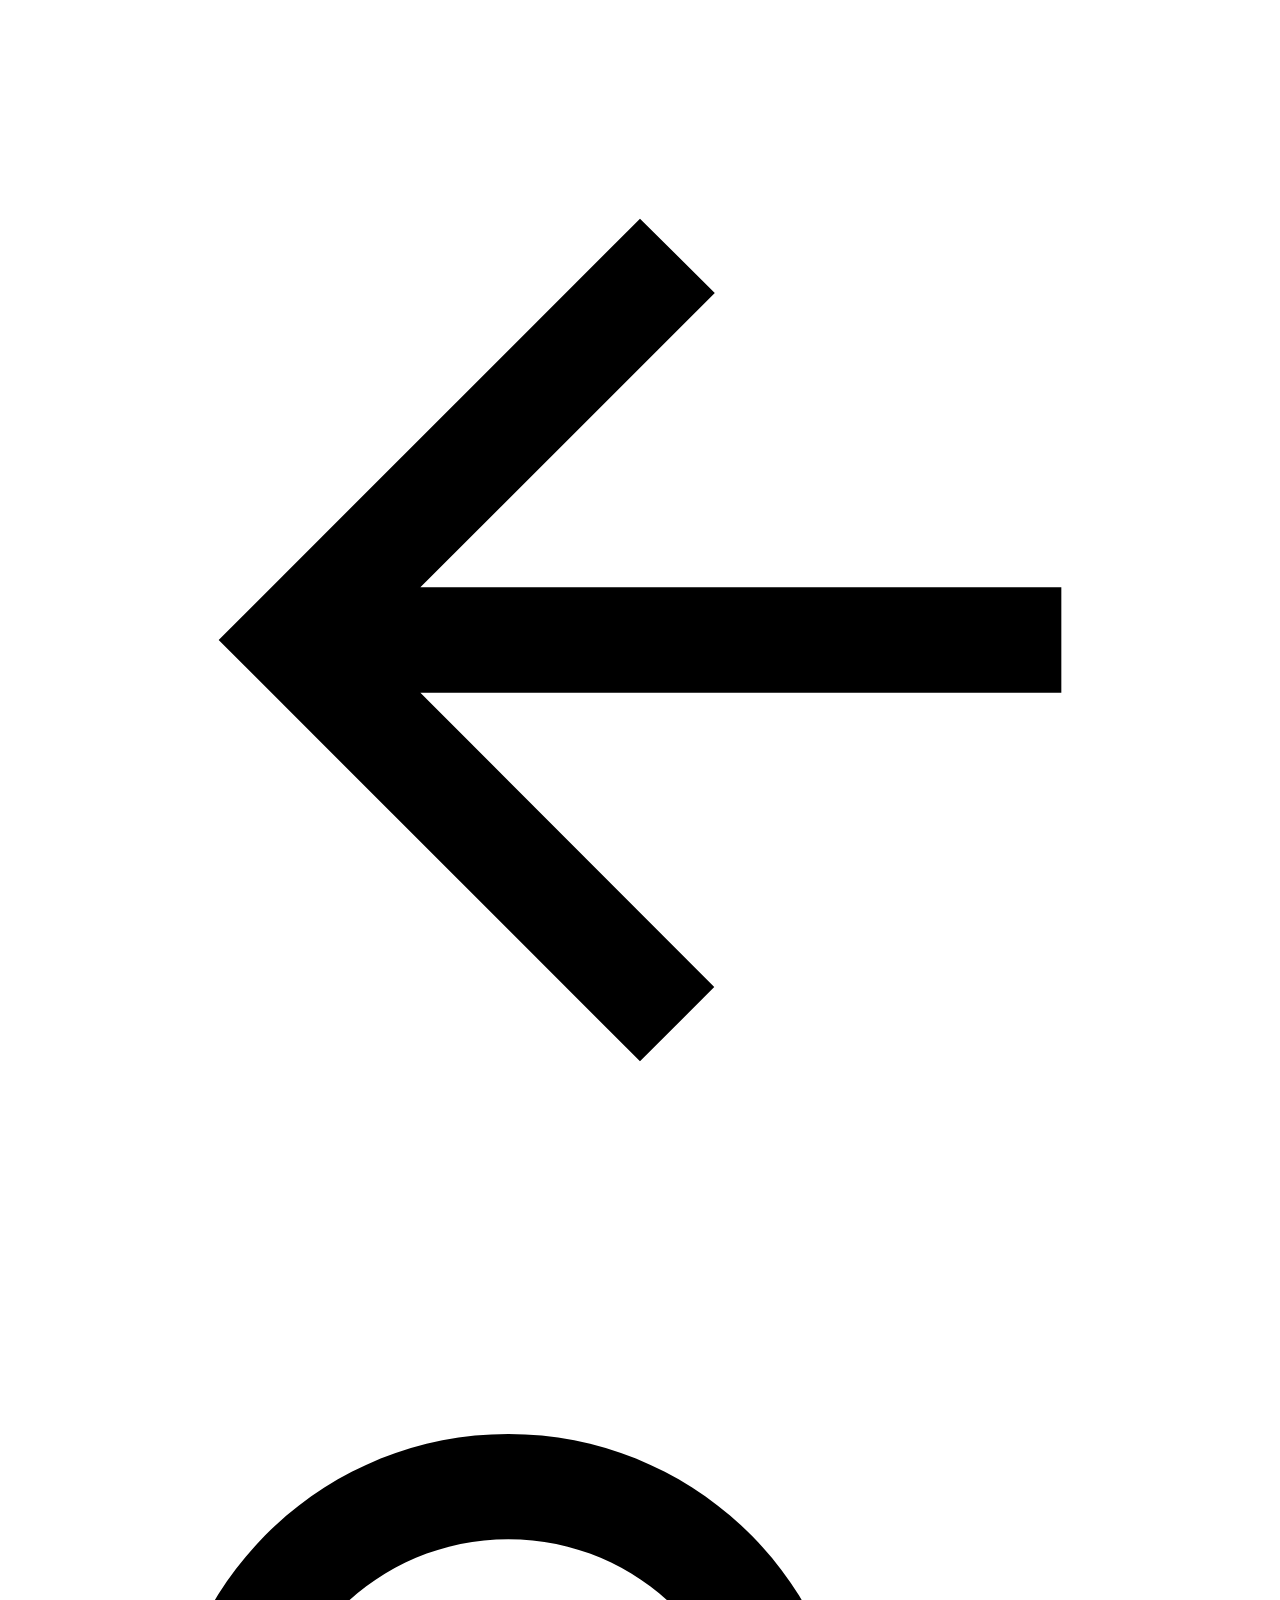
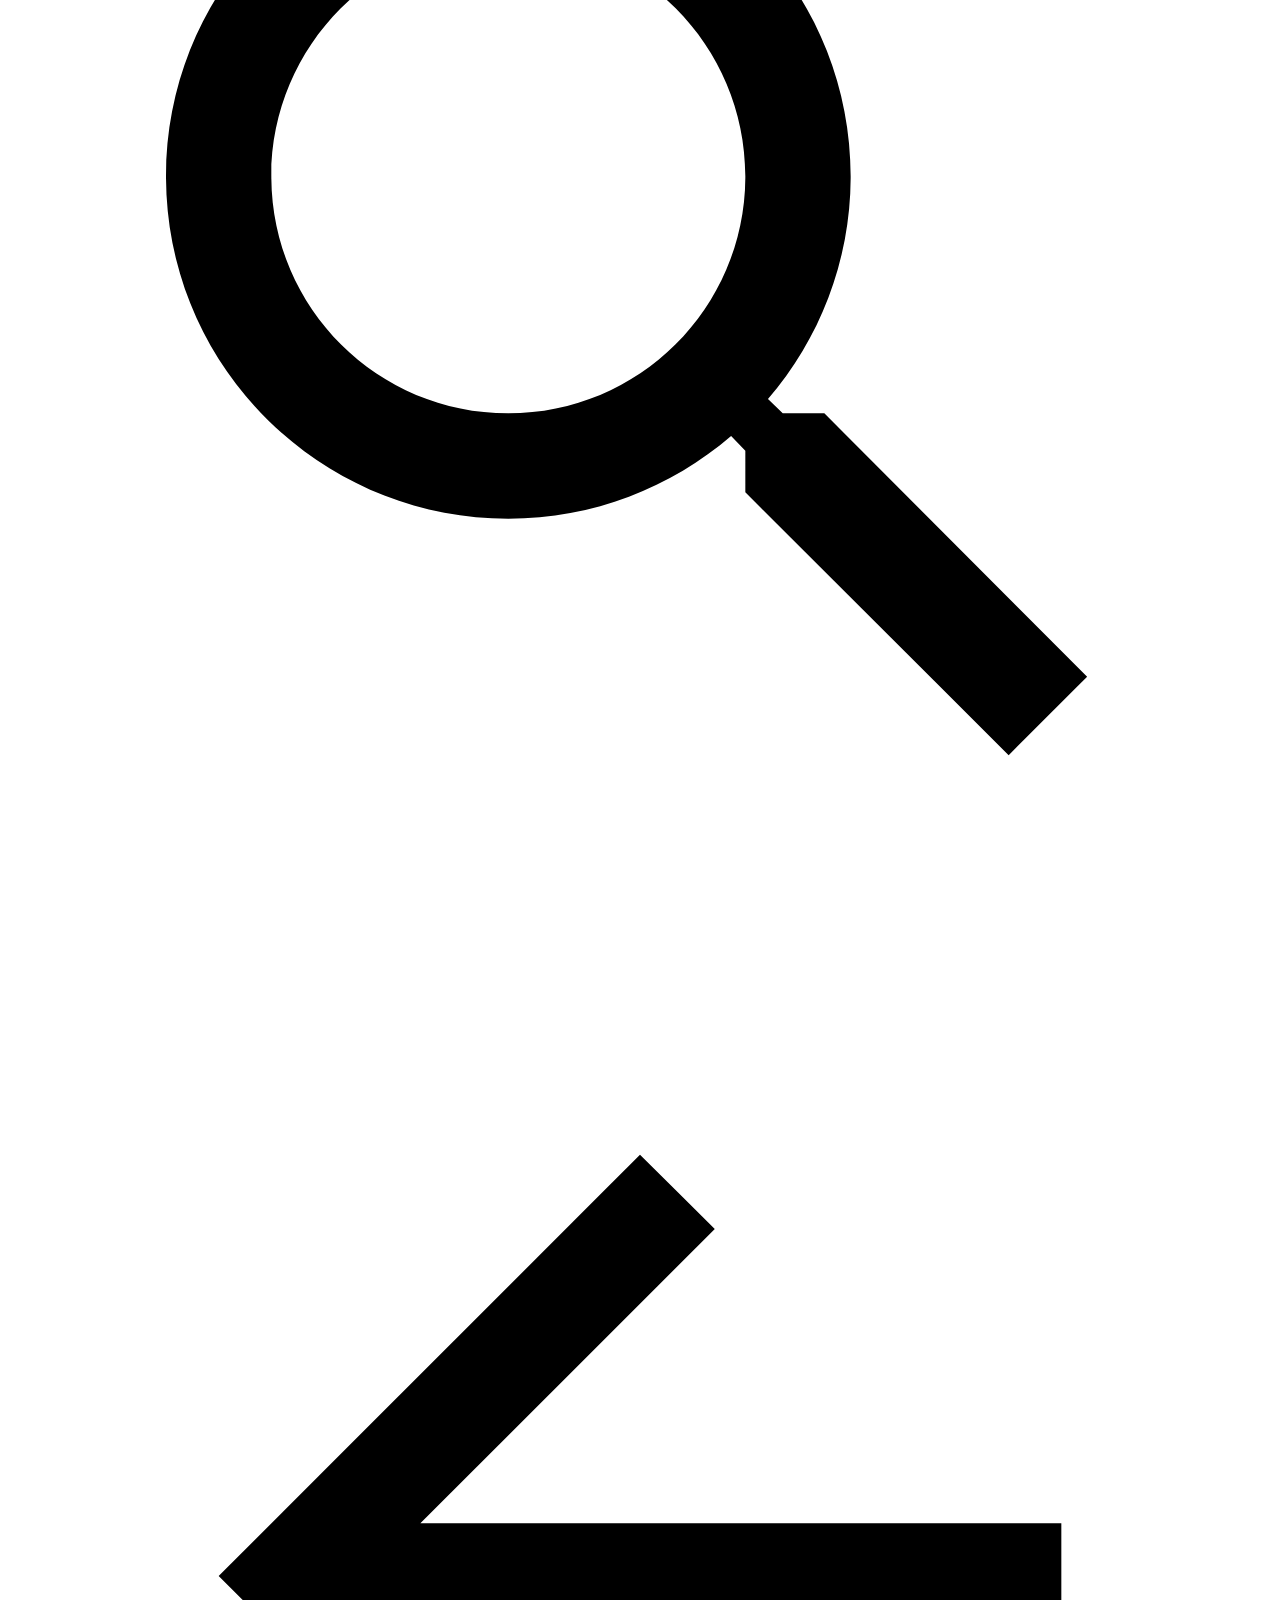
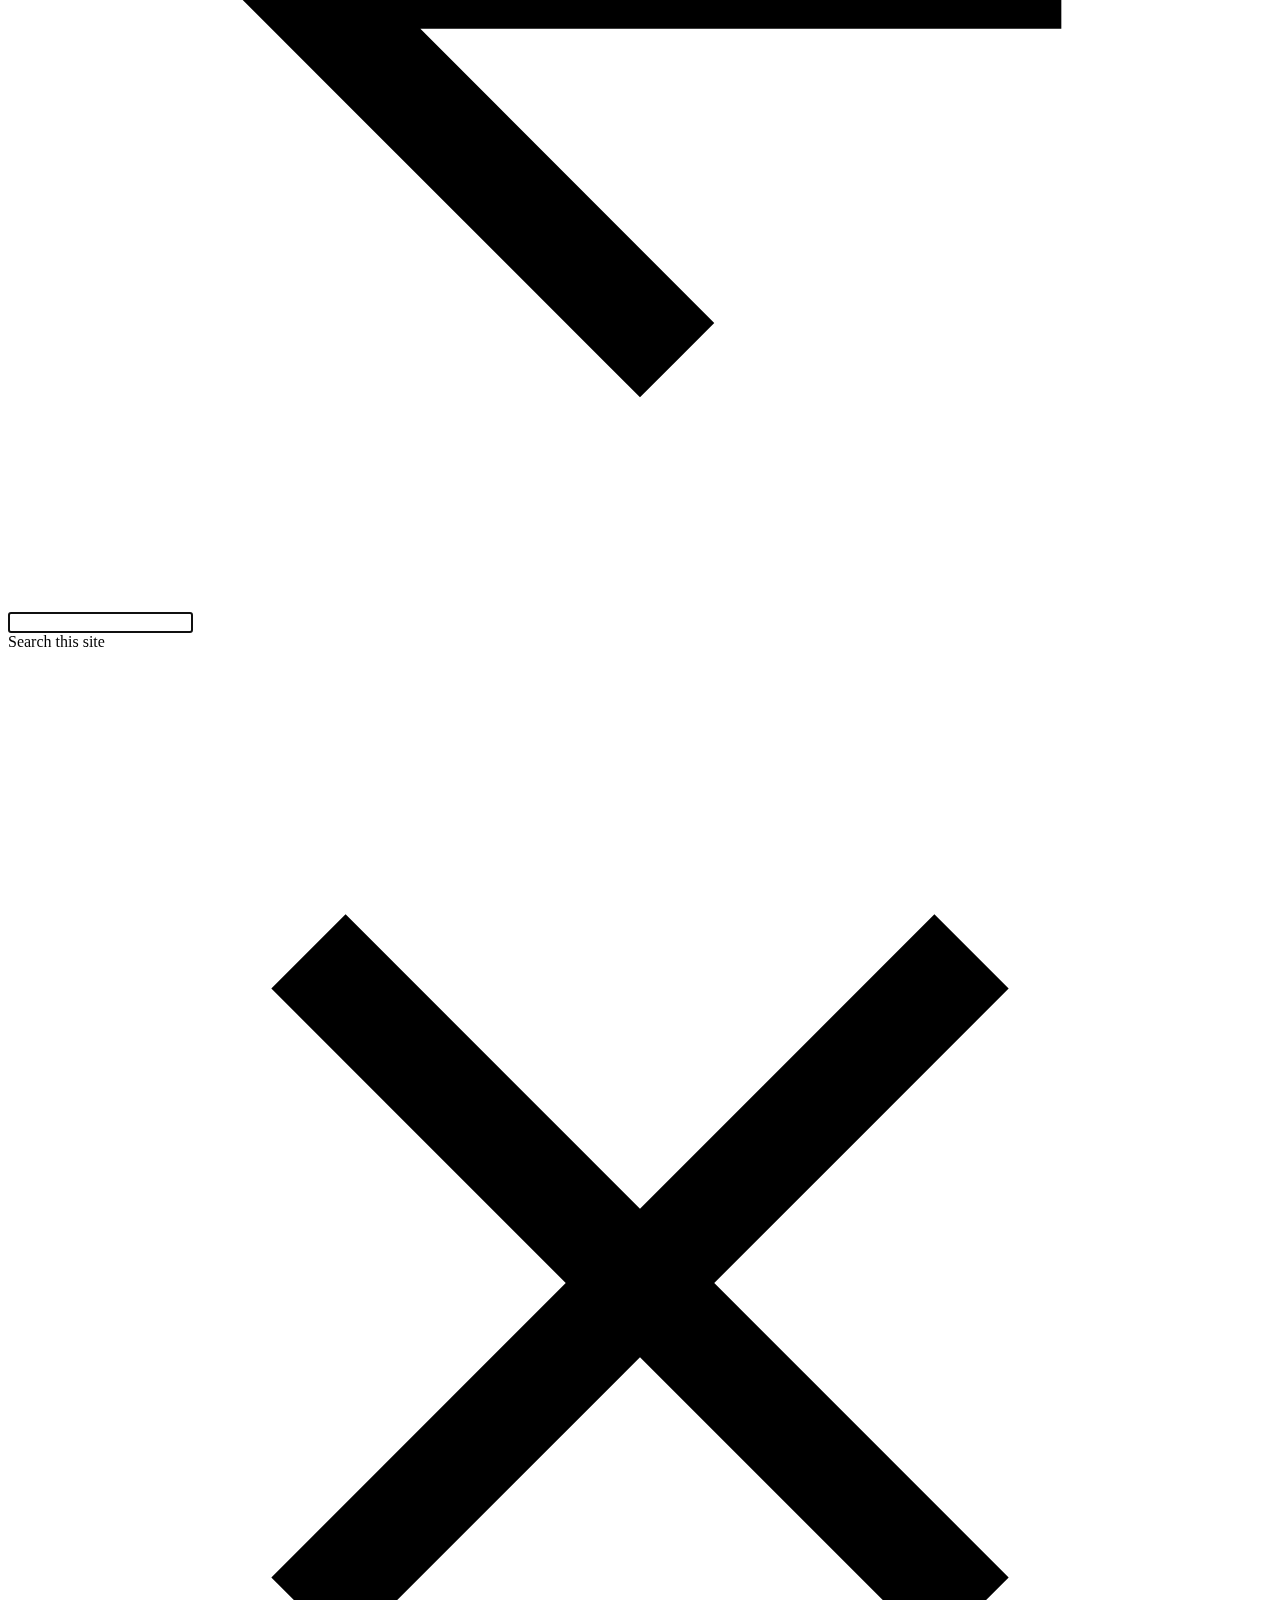
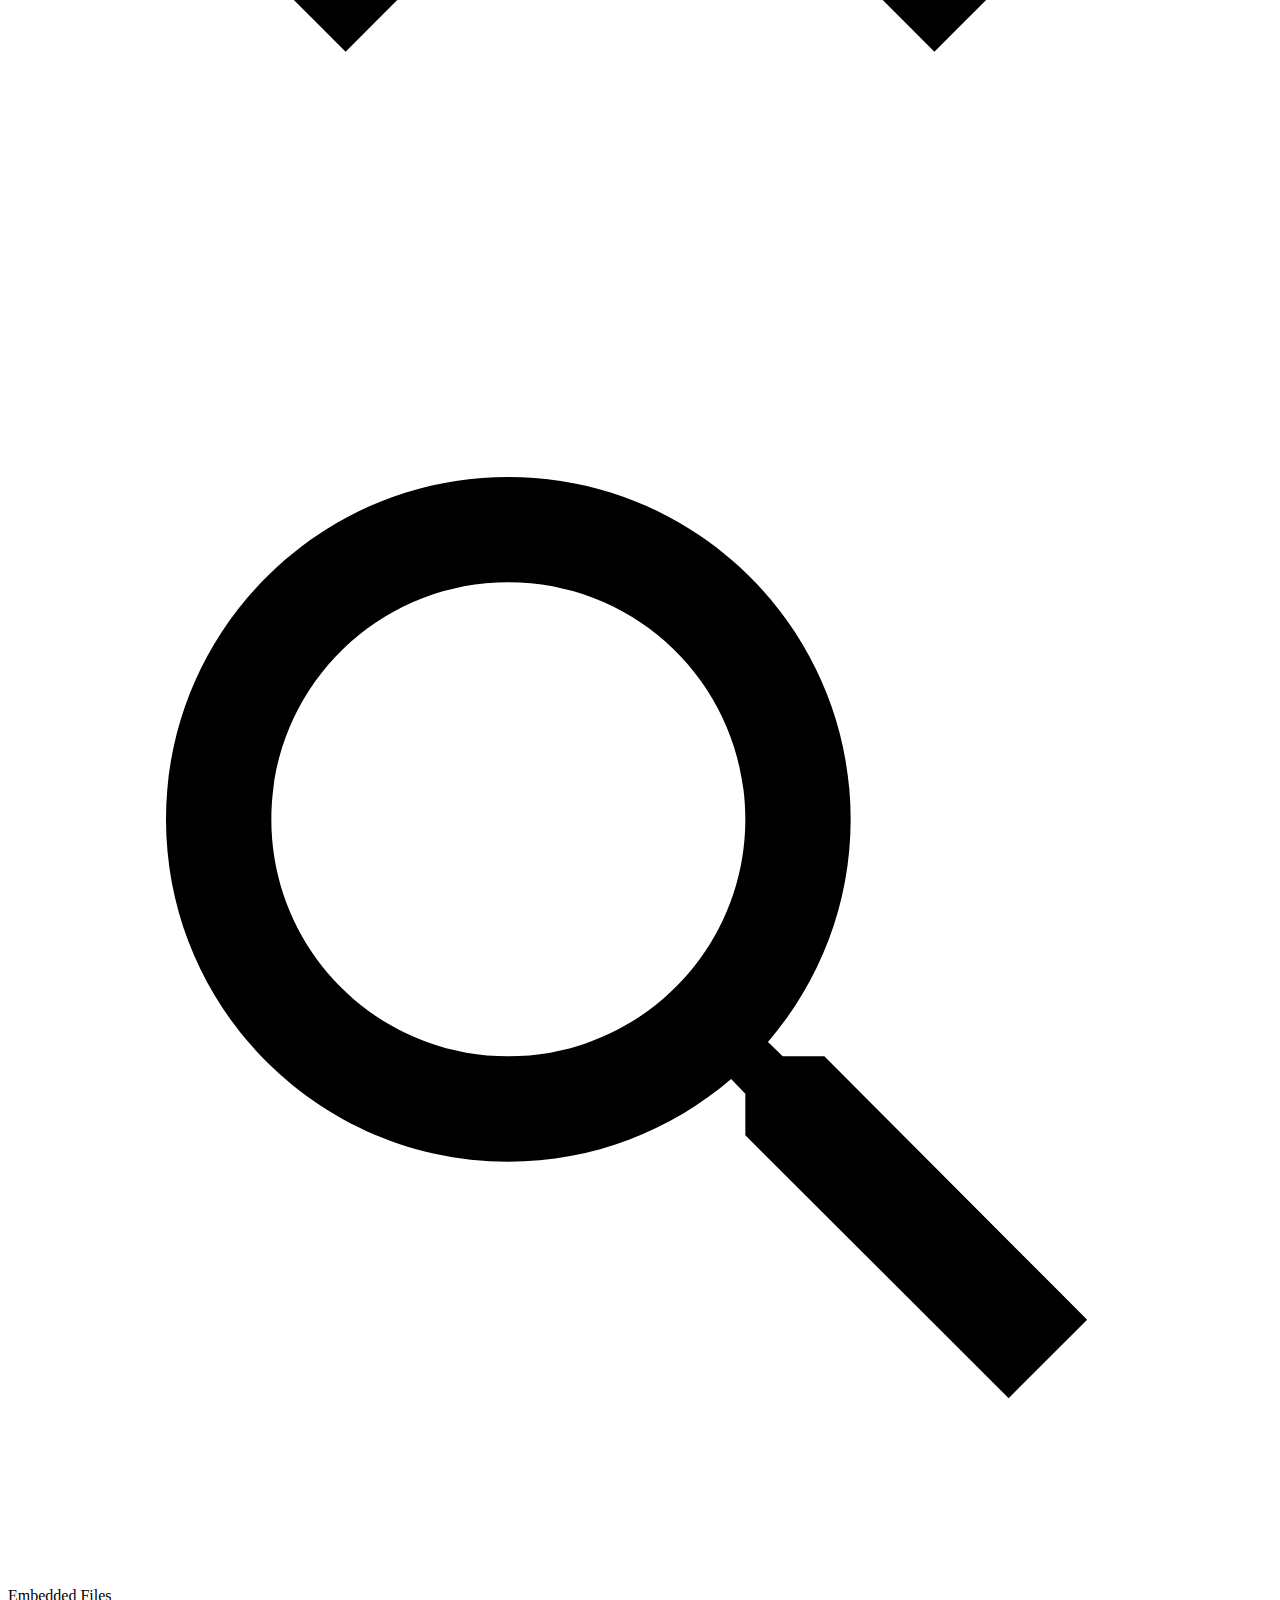
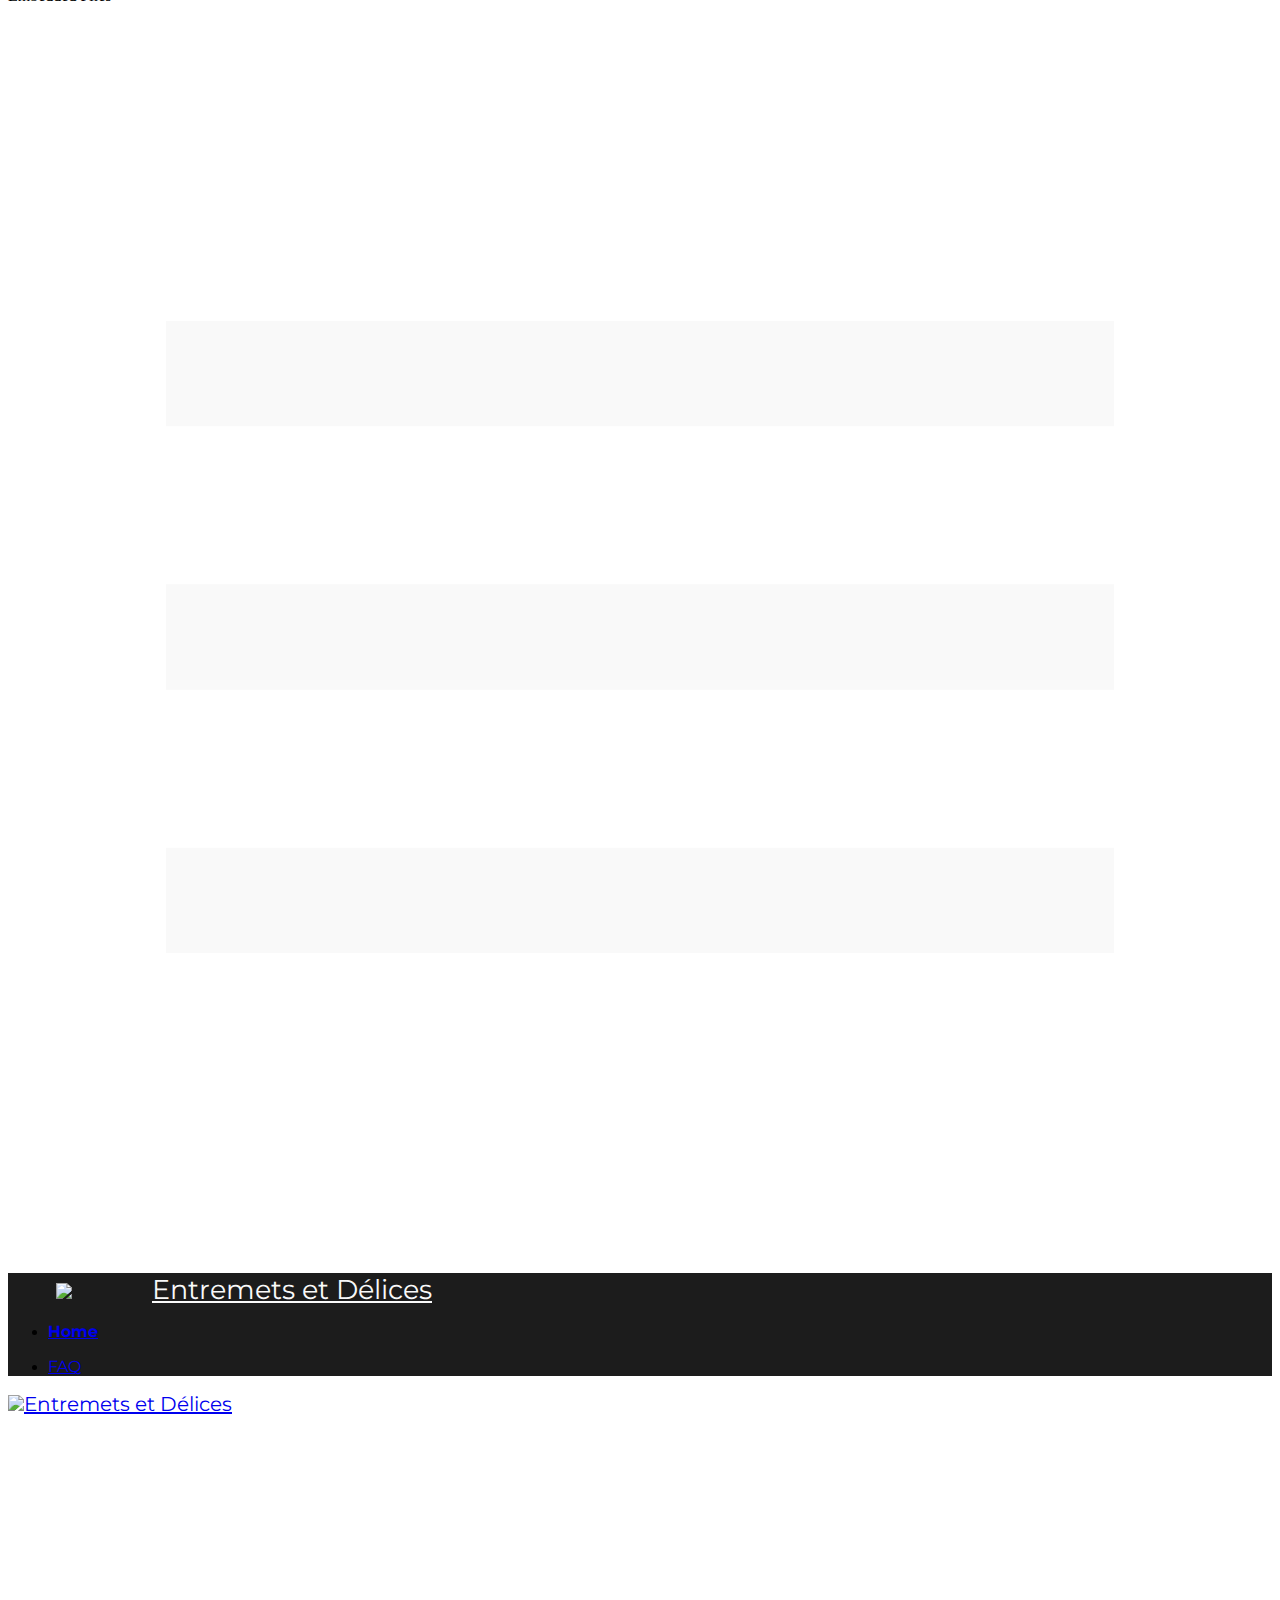
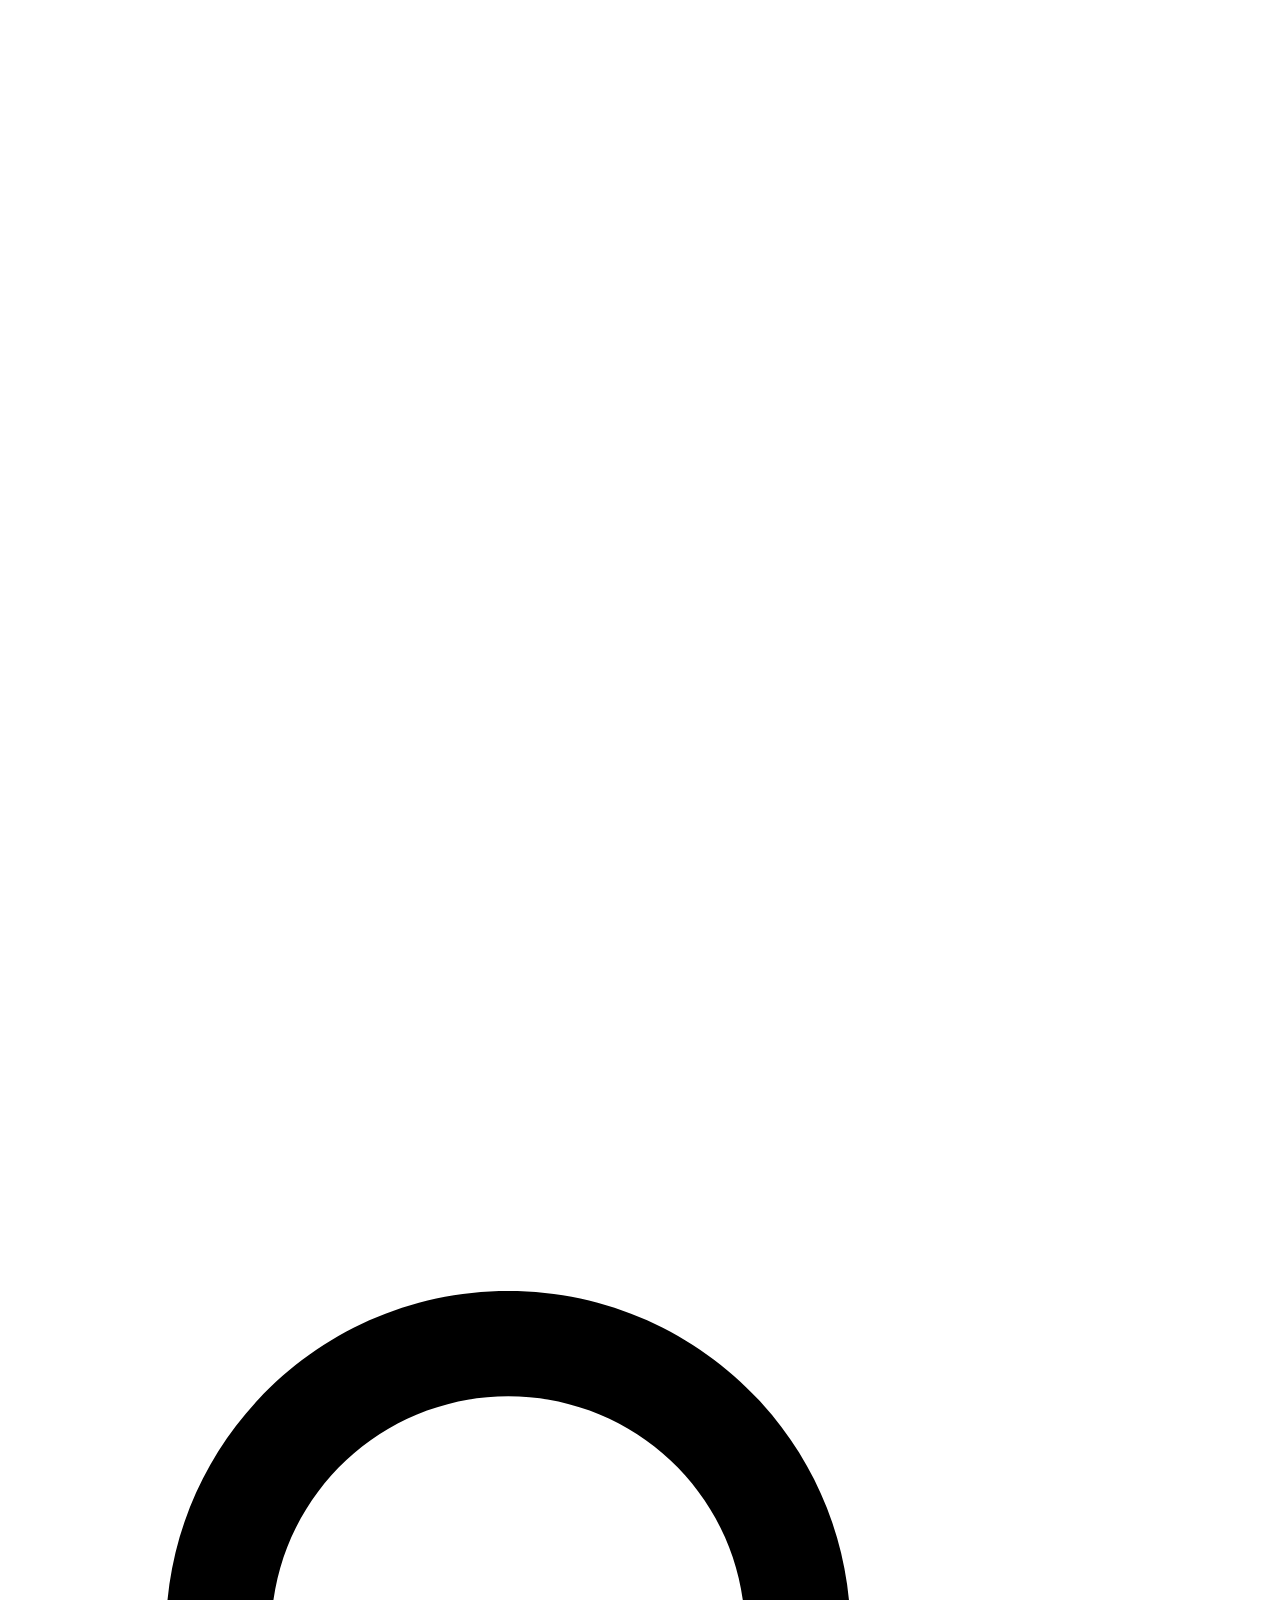
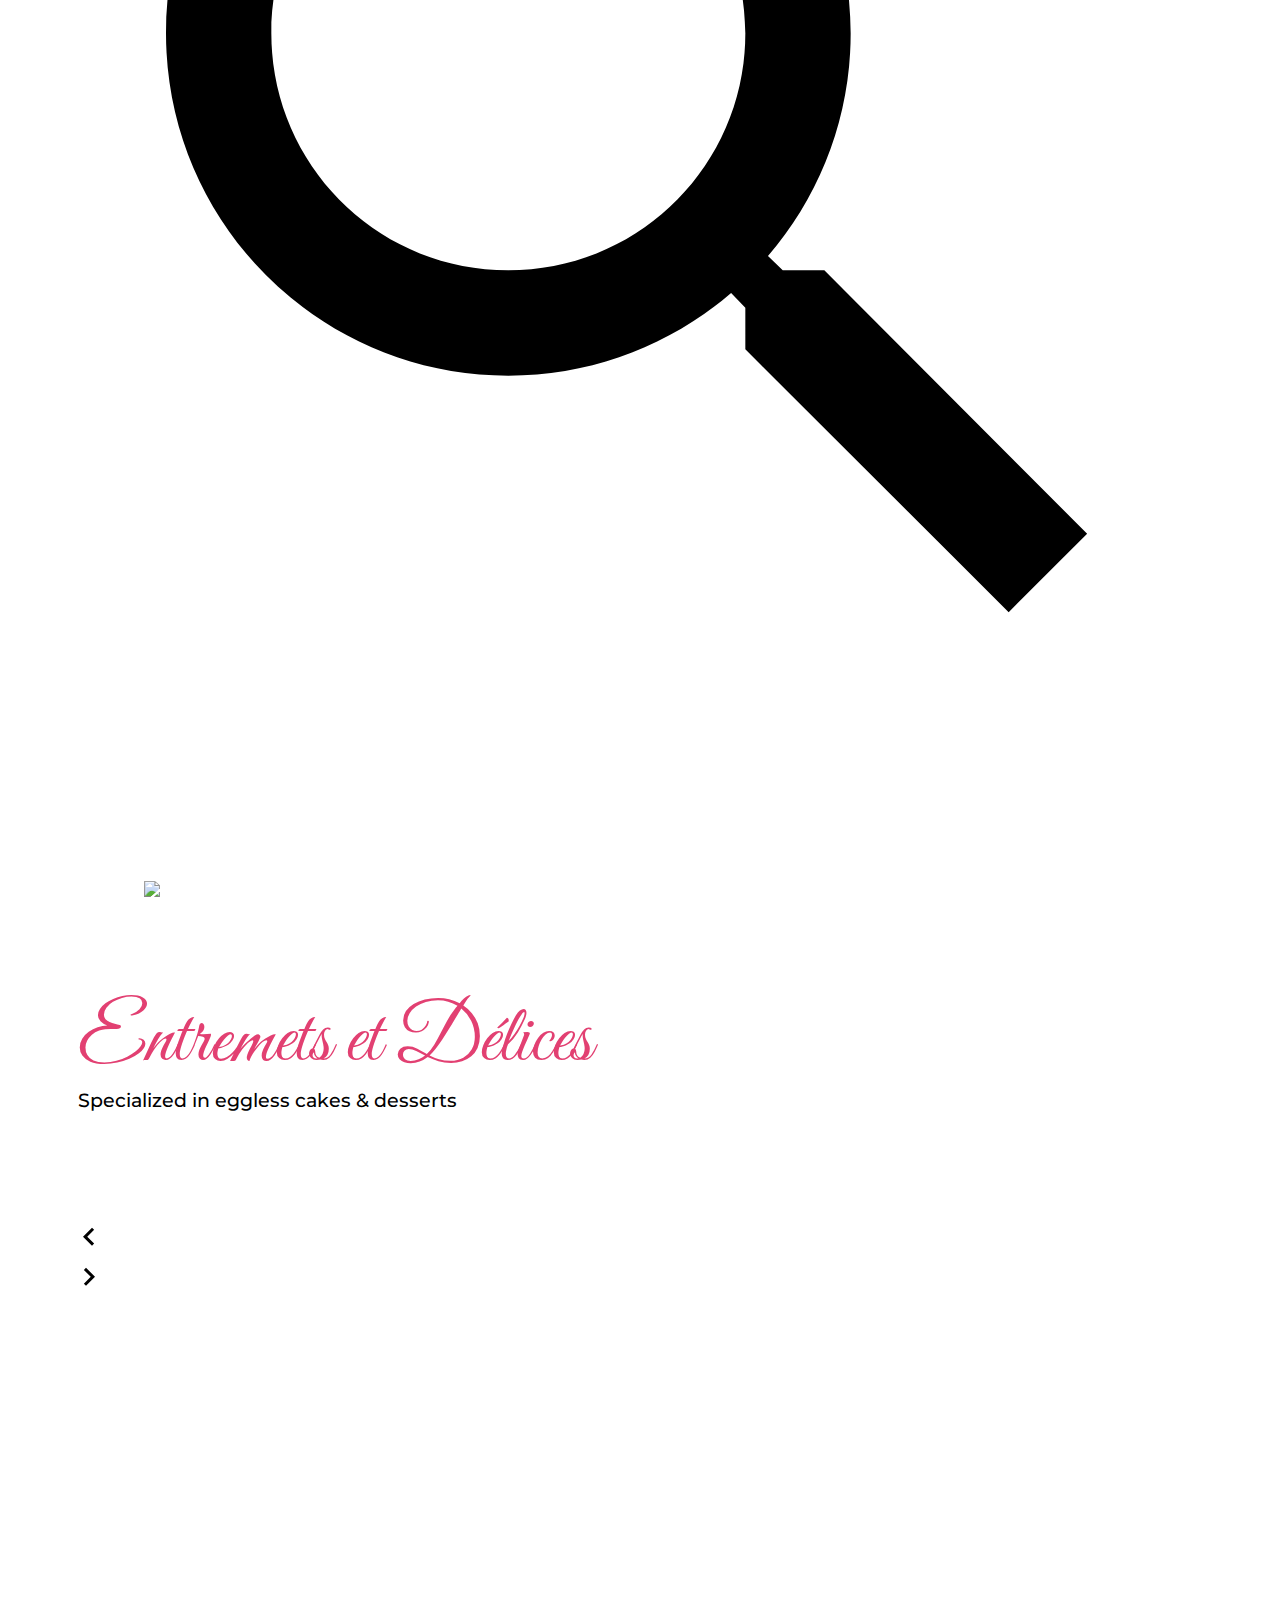
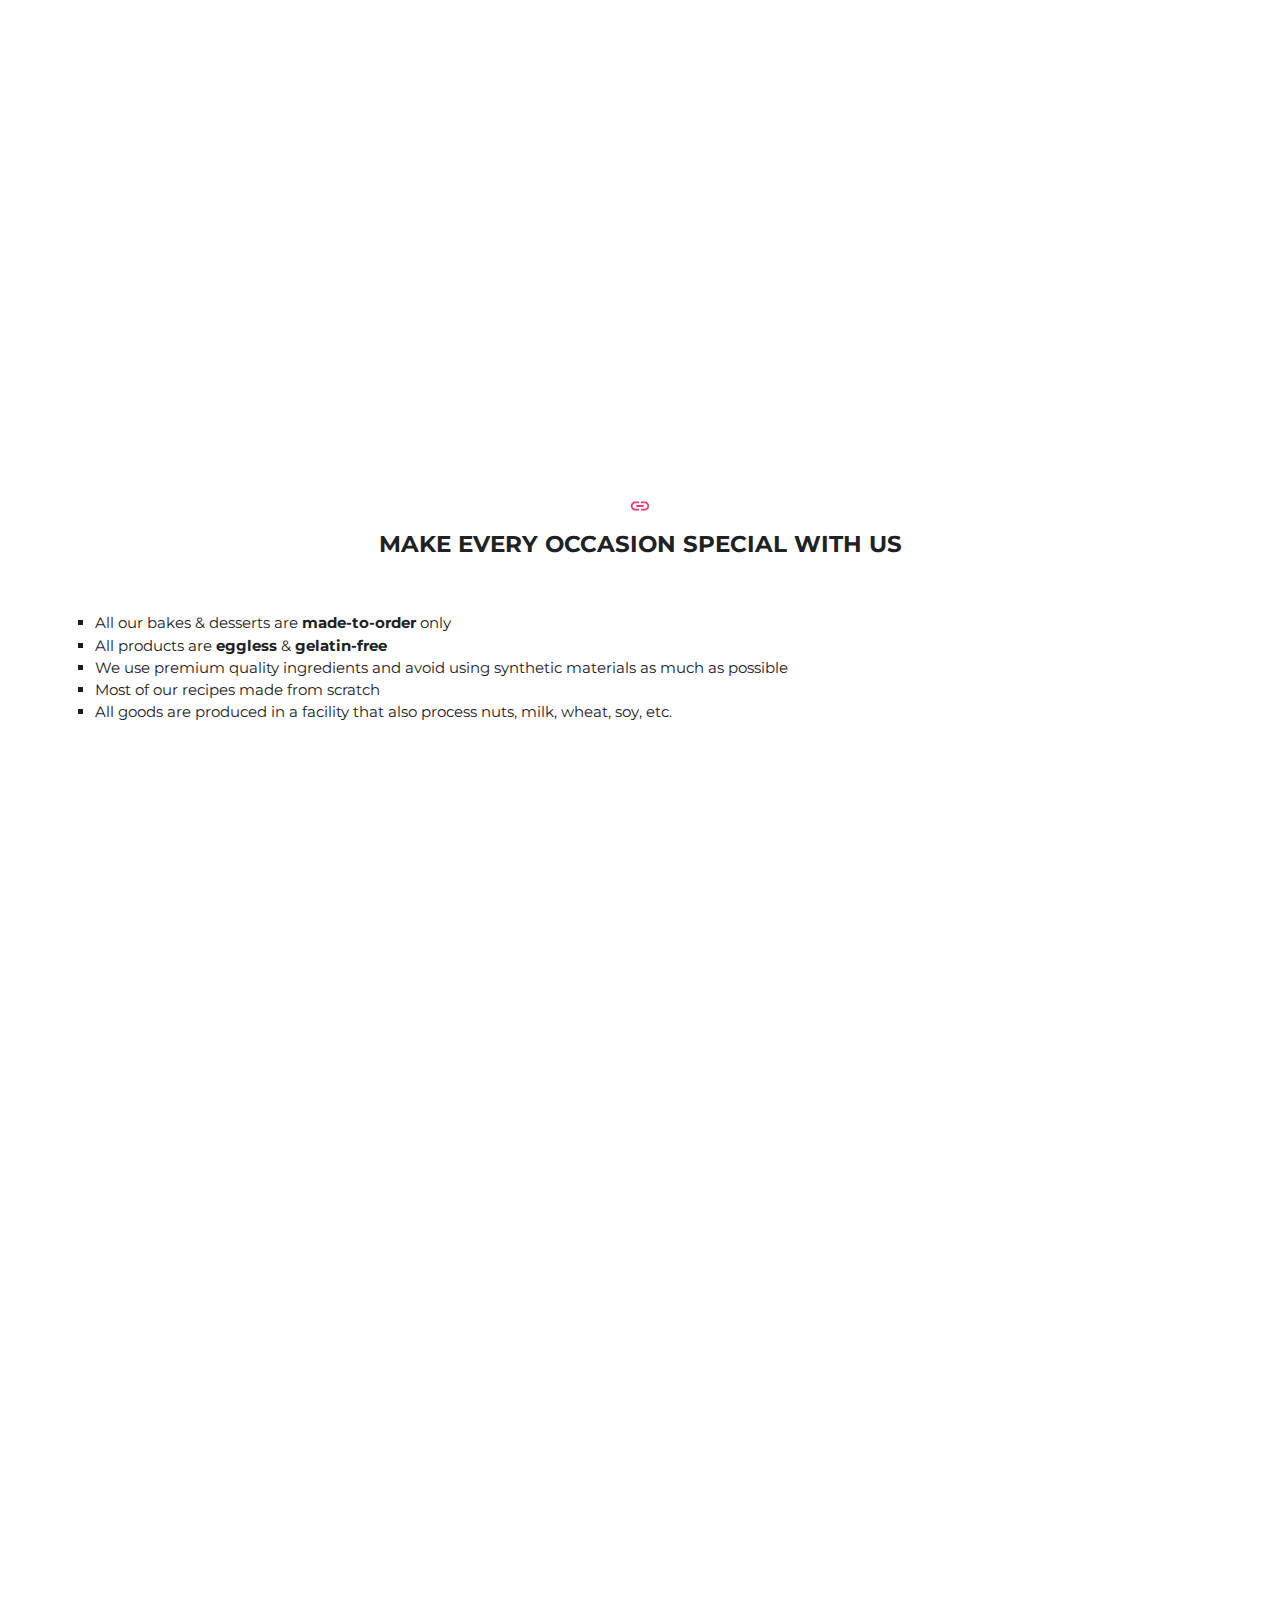
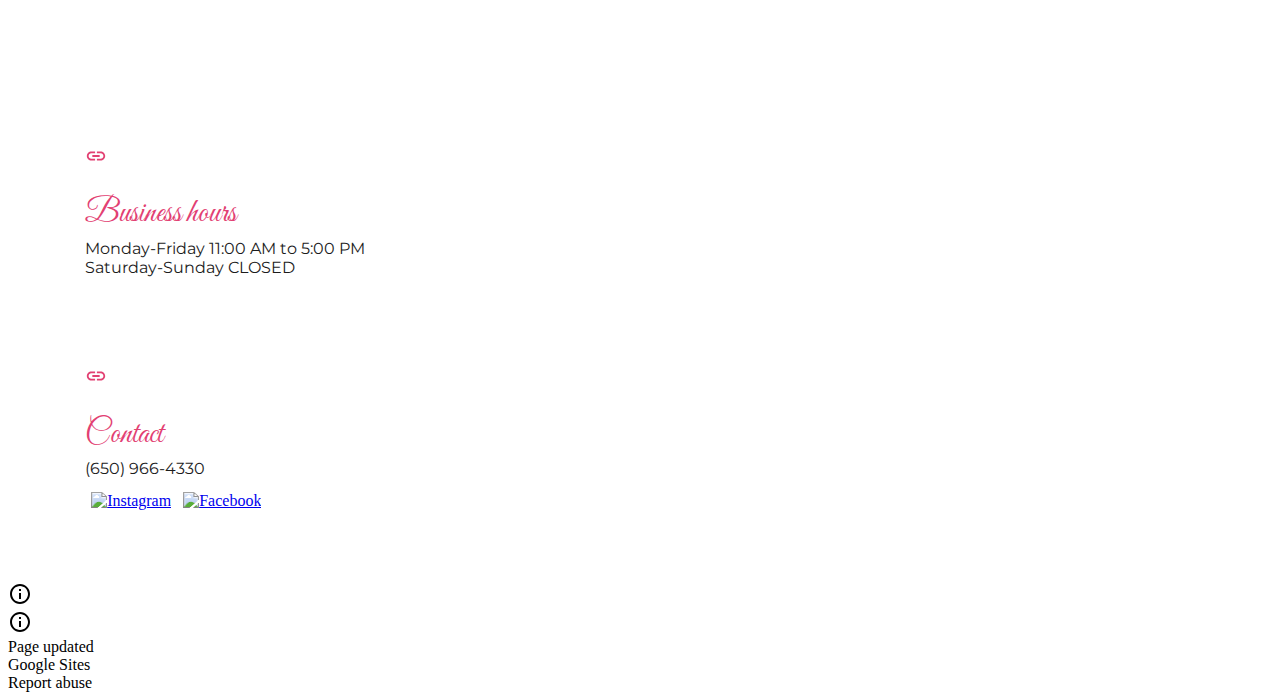
==== index.html @ c7f27f37 "adding logo image to html" ====
<!DOCTYPE html><html lang="en-US" itemscope itemtype="http://schema.org/WebPage"><head><meta charset="utf-8"><script nonce="qlmpXNIAw9rUNion8LCACg">var DOCS_timing={}; DOCS_timing['sl']=new Date().getTime();</script><script nonce="qlmpXNIAw9rUNion8LCACg">function _DumpException(e) {throw e;}</script><script data-id="_gd" nonce="qlmpXNIAw9rUNion8LCACg">window.WIZ_global_data = {"K1cgmc":"%.@.[null,null,null,[null,1,[1735426793,35477000]],null,0]]","nQyAE":{}};</script><script nonce="qlmpXNIAw9rUNion8LCACg">_docs_flag_initialData={"atari-emtpr":false,"atari-eibrm":false,"docs-text-elei":false,"docs-text-usc":true,"atari-bae":false,"docs-text-etsrdpn":false,"docs-text-etsrds":false,"docs-text-endes":false,"docs-text-escpv":true,"docs-text-ecfs":false,"docs-text-ecis":true,"docs-text-edctzs":true,"docs-text-eetxpc":false,"docs-text-eetxp":false,"docs-text-ertkmcp":true,"docs-text-ettctvs":false,"docs-text-ettts":true,"docs-text-escoubs":false,"docs-text-escivs":false,"docs-text-escitrbs":false,"docs-text-ecgvd":false,"docs-text-esbbcts":true,"docs-text-etccdts":true,"docs-text-etcchrs":true,"docs-text-etctrs":true,"docs-text-ecvdis":false,"docs-text-elaiabbs":false,"docs-text-eiosmc":false,"docs-text-etb":false,"docs-text-esbefr":false,"docs-text-ipi":false,"docs-etshc":false,"docs-text-tbcb":2.0E7,"docs-efsmsdl":false,"docs-text-etof":false,"docs-text-ehlb":false,"docs-text-epa":true,"docs-text-dwit":false,"docs-text-elawp":false,"docs-eec":false,"docs-ecot":"","docs-sup":"","umss":false,"docs-eldi":false,"docs-dli":false,"docs-liap":"/logImpressions","ilcm":{"eui":"AHKXmL0LzRWEQ8SpFCljyW0S_l06QiSPYC95eRlme2qYnLHAiBqnb8LOwWB7iOymBi0sy3vwPH3p","je":1,"sstu":1735518095433878,"si":"CJfB0dyczooDFb27IwAdUGgJ7g","gsc":null,"ei":[5703839,5704621,5706832,5706836,5707711,5737784,5737800,5738513,5738529,5740798,5740814,5743108,5743124,5747267,5748013,5748029,5752678,5752694,5753313,5753329,5754213,5754229,5758807,5758823,5762243,5762259,5764252,5764268,5765535,5765551,5766761,5766777,5773662,5773678,5774331,5774347,5774836,5774852,5776501,5776517,5784931,5784947,5784951,5784967,5791766,5791782,5796457,5796473,14101306,14101502,14101510,14101534,49375314,49375322,49472063,49472071,49622823,49622831,49623173,49623181,49643568,49643576,49644015,49644023,49769337,49769345,49822921,49822929,49823164,49823172,49833462,49833470,49842855,49842863,49924706,49924714,50266222,50266230,50273528,50273536,50297076,50297084,50297426,50297434,50498907,50498915,50529103,50529111,50561343,50561351,50586962,50586970,70971256,70971264,71035517,71035525,71038255,71038263,71079938,71079946,71085241,71085249,71185170,71185178,71197826,71197834,71238946,71238954,71289146,71289154,71387889,71387897,71429507,71429515,71478200,71478208,71478589,71478597,71528597,71528605,71530083,71530091,71544834,71544842,71545513,71545521,71546425,71546433,71561541,71561549,71573870,71573878,71628154,71628162,71642103,71642111,71652840,71652848,71658040,71658048,71659813,71659821,71689860,71689868,71720760,71721087,71721095,71733073,71733081,71798420,71798436,71798440,71798456,71882106,71882114,71897827,71897835,71960540,71960548,71961126,71961134,94333153,94333161,94353368,94353376,94390153,94390161,94413607,94413615,94434257,94434265,94435578,94435586,94502654,94502662,94545004,94545012,94597639,94597647,94624865,94624873,94630911,94661802,94661810,94707424,94707432,94784571,94784579,94875009,94875017,94904089,94904097,94929210,94929218,94942490,94942498,95065889,95065897,95086191,95086199,95087186,95087194,95087227,95087235,95112873,95112881,95118551,95118559,95135933,95135941,95234185,95234871,95234879,95251262,95251270,95254920,95254928,95270945,95270953,95314802,95314810,95317975,99237681,99237689,99247596,99247604,99265946,99265954,99310979,99310987,99338440,99338448,99368792,99368800,99401881,99401889,99402331,99402339,99452336,99452344,99460069,100130662,100130678,101442805,101442813,101446888,101446896,101488823,101488831,101489187,101489195,101519280,101519288,101562396,101562404,101617516,101617524,101705087,101708583,101708591,101754342,101754350,101776366,101776374,101783430,101783446,101801098,101801106,101875084,101875092,102146090,102146095],"crc":0,"cvi":[]},"docs-ccdil":false,"docs-eil":true,"info_params":{},"buildLabel":"editors.sites-viewer-frontend_20241210.02_p1","docs-show_debug_info":false,"atari-jefp":"/_/view/jserror","docs-jern":"view","atari-rhpp":"/_/view","docs-ecuach":false,"docs-cclt":2033,"docs-ecci":true,"docs-esi":false,"docs-eatsd":false,"docs-efypr":true,"docs-eyprp":true}; _docs_flag_cek= null ; if (window['DOCS_timing']) {DOCS_timing['ifdld']=new Date().getTime();}</script><meta name="viewport" content="width=device-width, initial-scale=1"><meta http-equiv="X-UA-Compatible" content="IE=edge"><meta name="referrer" content="strict-origin-when-cross-origin"><link rel="icon" href="https://lh3.googleusercontent.com/dm8Vgjs_wFNDoGRXOcbzYLeP_bNdMJkhOPLYtqCqDZIVEdTr9p1Y1Q5URDG5G9QerGqxlaghIcr8jllyjvnn6O_gtKp8lOyId-Fxw4JqPH6KFAbh"><meta property="og:title" content="Entremets et Délices"><meta property="og:type" content="website"><meta property="og:url" content="https://www.entremetsetdelices.com/"><meta property="og:description" content="MAKE EVERY OCCASION SPECIAL WITH US
All our bakes &amp; desserts are made-to-order only
All products are eggless &amp; gelatin-free
We use premium quality ingredients and avoid using synthetic materials as much as possible
Most of our recipes made from scratch
All goods are produced in a facility that also"><meta itemprop="name" content="Entremets et Délices"><meta itemprop="description" content="MAKE EVERY OCCASION SPECIAL WITH US
All our bakes &amp; desserts are made-to-order only
All products are eggless &amp; gelatin-free
We use premium quality ingredients and avoid using synthetic materials as much as possible
Most of our recipes made from scratch
All goods are produced in a facility that also"><meta itemprop="url" content="https://www.entremetsetdelices.com/"><meta itemprop="thumbnailUrl" content="https://lh4.googleusercontent.com/1Tz4g0lpOeGYtpLlF1_EcKMKg4m6ew1gnAZdxwllO_r2RZu5BQClLaZZwFhjgw0wocu-PVSW4K0eso0E2DeInXI=w16383"><meta itemprop="image" content="https://lh4.googleusercontent.com/1Tz4g0lpOeGYtpLlF1_EcKMKg4m6ew1gnAZdxwllO_r2RZu5BQClLaZZwFhjgw0wocu-PVSW4K0eso0E2DeInXI=w16383"><meta itemprop="imageUrl" content="https://lh4.googleusercontent.com/1Tz4g0lpOeGYtpLlF1_EcKMKg4m6ew1gnAZdxwllO_r2RZu5BQClLaZZwFhjgw0wocu-PVSW4K0eso0E2DeInXI=w16383"><meta property="og:image" content="https://lh4.googleusercontent.com/1Tz4g0lpOeGYtpLlF1_EcKMKg4m6ew1gnAZdxwllO_r2RZu5BQClLaZZwFhjgw0wocu-PVSW4K0eso0E2DeInXI=w16383"><link href="https://fonts.googleapis.com/css?family=Google+Sans:400,500|Roboto:300,400,500,700|Source+Code+Pro:400,700&display=swap" rel="stylesheet" nonce="9p24d3ogAWh1_K30TCGz0w"><link href="https://fonts.googleapis.com/css?family=Great%20Vibes%3Ai%2Cbi%2C700%2C400&display=swap" rel="stylesheet" nonce="9p24d3ogAWh1_K30TCGz0w"><link href="https://fonts.googleapis.com/css?family=Montserrat%3Ai%2Cbi%2C700%2C400%2C500&display=swap" rel="stylesheet" nonce="9p24d3ogAWh1_K30TCGz0w"><style nonce="9p24d3ogAWh1_K30TCGz0w">@media only screen and (max-width: 479px){.afVDVd{font-size: 40.0pt;}}@media only screen and (min-width: 480px) and (max-width: 767px){.afVDVd{font-size: 51.0pt;}}@media only screen and (min-width: 768px) and (max-width: 1279px){.afVDVd{font-size: 60.0pt;}}@media only screen and (min-width: 1280px){.afVDVd{font-size: 60.0pt;}}@media only screen and (max-width: 479px){.jW0mOd{font-size: 16.0pt;}}@media only screen and (min-width: 480px) and (max-width: 767px){.jW0mOd{font-size: 17.0pt;}}@media only screen and (min-width: 768px) and (max-width: 1279px){.jW0mOd{font-size: 17.0pt;}}@media only screen and (min-width: 1280px){.jW0mOd{font-size: 17.0pt;}}@media only screen and (max-width: 479px){.puwcIf{font-size: 20.0pt;}}@media only screen and (min-width: 480px) and (max-width: 767px){.puwcIf{font-size: 22.0pt;}}@media only screen and (min-width: 768px) and (max-width: 1279px){.puwcIf{font-size: 24.0pt;}}@media only screen and (min-width: 1280px){.puwcIf{font-size: 24.0pt;}}</style><link rel="stylesheet" href="https://www.gstatic.com/_/atari/_/ss/k=atari.vw.FNxMgIh3jhA.L.F4.O/am=GAwg/d=1/rs=AGEqA5m5Zi-02bFgJcA45dl9QiYEaTc2lw" data-id="_cl" nonce="9p24d3ogAWh1_K30TCGz0w"><script nonce="qlmpXNIAw9rUNion8LCACg"></script><title>Entremets et Délices</title><style jsname="ptDGoc" nonce="9p24d3ogAWh1_K30TCGz0w">.htnAL{height: 27.0pt; font-size: 12.0pt; font-family: Montserrat; font-weight: 400; font-style: normal;}.QmpIrf{background-color: rgba(226,64,114,1); color: rgba(28,28,28,1); border-color: rgba(226,64,114,1);}.xkUom{background-color: rgba(0,0,0,0); color: rgba(28,28,28,1); border-color: rgba(28,28,28,1);}.KjwKmc{background-color: rgba(0,0,0,0); color: rgba(28,28,28,1); border-color: rgba(0,0,0,0);}.qeLZfd .QmpIrf{background-color: rgba(226,64,114,1); color: rgba(28,28,28,1); border-color: rgba(226,64,114,1);}.qeLZfd .xkUom{background-color: rgba(0,0,0,0); color: rgba(28,28,28,1); border-color: rgba(28,28,28,1);}.qeLZfd .KjwKmc{background-color: rgba(0,0,0,0); color: rgba(28,28,28,1); border-color: rgba(0,0,0,0);}.lQAHbd .QmpIrf{background-color: rgba(226,64,114,1); color: rgba(28,28,28,1); border-color: rgba(226,64,114,1);}.lQAHbd .xkUom{background-color: rgba(0,0,0,0); color: rgba(226,64,114,1); border-color: rgba(226,64,114,1);}.lQAHbd .KjwKmc{background-color: rgba(0,0,0,0); color: rgba(226,64,114,1); border-color: rgba(0,0,0,0);}.tpmmCb .QmpIrf{background-color: rgba(226,64,114,1); color: rgba(28,28,28,1); border-color: rgba(226,64,114,1);}.tpmmCb .xkUom{background-color: rgba(0,0,0,0); color: rgba(28,28,28,1); border-color: rgba(28,28,28,1);}.tpmmCb .KjwKmc{background-color: rgba(0,0,0,0); color: rgba(28,28,28,1); border-color: rgba(0,0,0,0);}.nyKByd .QmpIrf{background-color: rgba(226,64,114,1); color: rgba(28,28,28,1); border-color: rgba(226,64,114,1);}.nyKByd .xkUom{background-color: rgba(0,0,0,0); color: rgba(226,64,114,1); border-color: rgba(226,64,114,1);}.nyKByd .KjwKmc{background-color: rgba(0,0,0,0); color: rgba(226,64,114,1); border-color: rgba(0,0,0,0);}.iwQgFb{background-color: rgba(0,0,0,0.150000006); height: 2.0px; margin-top: 8.5px;}.qeLZfd .iwQgFb{background-color: rgba(0,0,0,0.150000006); height: 2.0px; margin-top: 8.5px;}.lQAHbd .iwQgFb{background-color: rgba(255,255,255,0.200000003); height: 2.0px; margin-top: 8.5px;}.CbiMKe{background-color: rgba(0,0,0,1);}.qeLZfd .CbiMKe{background-color: rgba(226,64,114,1);}.lQAHbd .CbiMKe{background-color: rgba(226,64,114,1);}.tpmmCb .CbiMKe{background-color: rgba(226,64,114,1);}.nyKByd .CbiMKe{background-color: rgba(226,64,114,1);}.PsKE7e{font-family: Montserrat;}.TlfmSc{font-family: Montserrat;}.Zjiec{font-family: Montserrat;}@media only screen and (max-width: 479px){.TlfmSc{font-size: 13.0pt;}}@media only screen and (min-width: 480px) and (max-width: 767px){.TlfmSc{font-size: 14.0pt;}}@media only screen and (min-width: 768px) and (max-width: 1279px){.TlfmSc{font-size: 15.0pt;}}@media only screen and (min-width: 1280px){.TlfmSc{font-size: 15.0pt;}}@media only screen and (max-width: 479px){.Zjiec{font-size: 16.0pt;}}@media only screen and (min-width: 480px) and (max-width: 767px){.Zjiec{font-size: 18.0pt;}}@media only screen and (min-width: 768px) and (max-width: 1279px){.Zjiec{font-size: 20.0pt;}}@media only screen and (min-width: 1280px){.Zjiec{font-size: 20.0pt;}}@media only screen and (max-width: 479px){.PsKE7e{font-size: 12.0pt;}}@media only screen and (min-width: 480px) and (max-width: 767px){.PsKE7e{font-size: 12.0pt;}}@media only screen and (min-width: 768px) and (max-width: 1279px){.PsKE7e{font-size: 12.0pt;}}@media only screen and (min-width: 1280px){.PsKE7e{font-size: 12.0pt;}}.IKA38e{margin-top: 16.0px;}.eWDljc{padding-top: 0; padding-bottom: 16.0px;}.Zjiec{margin: 48px 32px 62px 48px;}.XMyrgf{margin: 48px 32px 0 48px;}.JzO0Vc{background-color: rgba(28,28,28,1);}.zDUgLc{background-color: rgba(28,28,28,1);}.eWDljc{background-color: rgba(28,28,28,1);}.wgxiMe{background-color: rgba(28,28,28,1);}.YSH9J{color: rgba(249,249,249,1);}.iWs3gf.chg4Jd:focus{background-color: rgba(249,249,249,0.1199999973);}.oNsfjf{color: rgba(249,249,249,1);}.YSH9J:not(.tCHXDc):not(.TlfmSc):not(.M9vuGd):hover{color: rgba(249,249,249,0.8199999928);}.oNsfjf:not(.tCHXDc):not(.Zjiec):not(.lhZOrc):hover{color: rgba(249,249,249,0.8199999928);}.fOU46b .zDUgLc{opacity: 0;}.fOU46b .LBrwzc .zDUgLc{opacity: 1;}.fOU46b .GBy4H .zDUgLc{opacity: 1;}.fOU46b .HP6J1d .YSH9J{color: rgba(249,249,249,1);}.fOU46b .HP6J1d .iWs3gf.chg4Jd:focus{background-color: rgba(249,249,249,0.1199999973);}.fOU46b .HP6J1d .PsKE7e.YSH9J:not(.M9vuGd):hover{color: rgba(249,249,249,0.8199999928);}.fOU46b .G8QRnc .YSH9J{color: rgba(28,28,28,1);}.fOU46b .G8QRnc .iWs3gf.chg4Jd:focus{background-color: rgba(28,28,28,0.1199999973);}.fOU46b .G8QRnc .PsKE7e.YSH9J:not(.M9vuGd):hover{color: rgba(28,28,28,0.8199999928);}.fOU46b .usN8rf .YSH9J{color: rgba(28,28,28,1);}.fOU46b .usN8rf .iWs3gf.chg4Jd:focus{background-color: rgba(28,28,28,0.1199999973);}.fOU46b .usN8rf .PsKE7e.YSH9J:not(.M9vuGd):hover{color: rgba(28,28,28,0.8199999928);}.fOU46b .aCIEDd .YSH9J{color: rgba(28,28,28,1);}.fOU46b .aCIEDd .iWs3gf.chg4Jd:focus{background-color: rgba(28,28,28,0.1199999973);}.fOU46b .aCIEDd .PsKE7e.YSH9J:not(.M9vuGd):hover{color: rgba(28,28,28,0.8199999928);}.fOU46b .a3ETed .YSH9J{color: rgba(249,249,249,1);}.fOU46b .a3ETed .iWs3gf.chg4Jd:focus{background-color: rgba(249,249,249,0.1199999973);}.fOU46b .a3ETed .PsKE7e.YSH9J:not(.M9vuGd):hover{color: rgba(249,249,249,0.8199999928);}.GBy4H .YSH9J{color: rgba(249,249,249,1);}.GBy4H .iWs3gf.chg4Jd:focus{background-color: rgba(249,249,249,0.1199999973);}.GBy4H .PsKE7e.YSH9J:not(.M9vuGd):hover{color: rgba(249,249,249,0.8199999928);}.LBrwzc .YSH9J{color: rgba(28,28,28,1);}.LBrwzc .iWs3gf.chg4Jd:focus{background-color: rgba(28,28,28,0.1199999973);}.LBrwzc .PsKE7e.YSH9J:not(.M9vuGd):hover{color: rgba(28,28,28,0.8199999928);}.GBy4H .oNsfjf{color: rgba(249,249,249,1);}.GBy4H .PsKE7e.oNsfjf:not(.lhZOrc):hover{color: rgba(249,249,249,0.8199999928);}.LBrwzc .oNsfjf{color: rgba(28,28,28,1);}.LBrwzc .PsKE7e.oNsfjf:not(.lhZOrc):hover{color: rgba(28,28,28,0.8199999928);}.M9vuGd{font-weight: bold;}.lhZOrc{font-weight: bold;}.LB7kq{padding-bottom: 56px; padding-top: 56px;}.qnVSj{color: rgba(28,28,28,1);}.zfr3Q{color: rgba(28,28,28,1);}.qeLZfd .qnVSj{color: rgba(28,28,28,1);}.qeLZfd .zfr3Q{color: rgba(28,28,28,1);}.lQAHbd .qnVSj{color: rgba(249,249,249,1);}.lQAHbd .zfr3Q{color: rgba(249,249,249,1);}.tpmmCb .qnVSj{color: rgba(28,28,28,1);}.tpmmCb .zfr3Q{color: rgba(28,28,28,1);}.nyKByd .qnVSj{color: rgba(249,249,249,1);}.nyKByd .zfr3Q{color: rgba(249,249,249,1);}.qLrapd{color: rgba(226,64,114,1);}.duRjpb{color: rgba(226,64,114,1);}.duRjpb .OUGEr{color: rgba(226,64,114,1);}.qeLZfd .qLrapd{color: rgba(226,64,114,1);}.qeLZfd .duRjpb{color: rgba(226,64,114,1);}.qeLZfd .duRjpb .OUGEr{color: rgba(226,64,114,1);}.lQAHbd .qLrapd{color: rgba(226,64,114,1);}.lQAHbd .duRjpb{color: rgba(226,64,114,1);}.lQAHbd .duRjpb .OUGEr{color: rgba(226,64,114,1);}.tpmmCb .qLrapd{color: rgba(28,28,28,1);}.tpmmCb .duRjpb{color: rgba(28,28,28,1);}.tpmmCb .duRjpb .OUGEr{color: rgba(28,28,28,1);}.nyKByd .qLrapd{color: rgba(249,249,249,1);}.nyKByd .duRjpb{color: rgba(249,249,249,1);}.nyKByd .duRjpb .OUGEr{color: rgba(249,249,249,1);}.aHM7ed{color: rgba(226,64,114,1);}.JYVBee{color: rgba(226,64,114,1);}.JYVBee .OUGEr{color: rgba(226,64,114,1);}.qeLZfd .aHM7ed{color: rgba(226,64,114,1);}.qeLZfd .JYVBee{color: rgba(226,64,114,1);}.qeLZfd .JYVBee .OUGEr{color: rgba(226,64,114,1);}.lQAHbd .aHM7ed{color: rgba(226,64,114,1);}.lQAHbd .JYVBee{color: rgba(226,64,114,1);}.lQAHbd .JYVBee .OUGEr{color: rgba(226,64,114,1);}.tpmmCb .aHM7ed{color: rgba(28,28,28,1);}.tpmmCb .JYVBee{color: rgba(28,28,28,1);}.tpmmCb .JYVBee .OUGEr{color: rgba(28,28,28,1);}.nyKByd .aHM7ed{color: rgba(249,249,249,1);}.nyKByd .JYVBee{color: rgba(249,249,249,1);}.nyKByd .JYVBee .OUGEr{color: rgba(249,249,249,1);}.NHD4Gf{color: rgba(226,64,114,1);}.OmQG5e{color: rgba(226,64,114,1);}.OmQG5e .OUGEr{color: rgba(226,64,114,1);}.qeLZfd .NHD4Gf{color: rgba(226,64,114,1);}.qeLZfd .OmQG5e{color: rgba(226,64,114,1);}.qeLZfd .OmQG5e .OUGEr{color: rgba(226,64,114,1);}.lQAHbd .NHD4Gf{color: rgba(226,64,114,1);}.lQAHbd .OmQG5e{color: rgba(226,64,114,1);}.lQAHbd .OmQG5e .OUGEr{color: rgba(226,64,114,1);}.tpmmCb .NHD4Gf{color: rgba(28,28,28,1);}.tpmmCb .OmQG5e{color: rgba(28,28,28,1);}.tpmmCb .OmQG5e .OUGEr{color: rgba(28,28,28,1);}.nyKByd .NHD4Gf{color: rgba(249,249,249,1);}.nyKByd .OmQG5e{color: rgba(249,249,249,1);}.nyKByd .OmQG5e .OUGEr{color: rgba(249,249,249,1);}.Glwbz{color: rgba(28,28,28,1);}.TMjjoe{color: rgba(28,28,28,1);}.qeLZfd .Glwbz{color: rgba(28,28,28,1);}.qeLZfd .TMjjoe{color: rgba(28,28,28,1);}.lQAHbd .Glwbz{color: rgba(249,249,249,1);}.lQAHbd .TMjjoe{color: rgba(249,249,249,1);}.tpmmCb .Glwbz{color: rgba(28,28,28,1);}.tpmmCb .TMjjoe{color: rgba(28,28,28,1);}.nyKByd .Glwbz{color: rgba(249,249,249,1);}.nyKByd .TMjjoe{color: rgba(249,249,249,1);}.aw5Odc{color: rgba(28,28,28,1);}a.chg4Jd:focus{box-shadow: 0 0 0 2px rgba(255, 255, 255, 0.8), 0 0 0 4px rgba(28, 28, 28, 1);}.htnAL:focus-within{box-shadow: 0 0 0 2px rgba(255, 255, 255, 0.8), 0 0 0 4px rgba(28, 28, 28, 1);}.qeLZfd .aw5Odc{color: rgba(28,28,28,1);}.qeLZfd a.chg4Jd:focus{box-shadow: 0 0 0 2px rgba(255, 255, 255, 0.8), 0 0 0 4px rgba(28, 28, 28, 1);}.qeLZfd .htnAL:focus-within{box-shadow: 0 0 0 2px rgba(255, 255, 255, 0.8), 0 0 0 4px rgba(28, 28, 28, 1);}.lQAHbd .aw5Odc{color: rgba(226,64,114,1);}.lQAHbd a.chg4Jd:focus{box-shadow: 0 0 0 2px rgba(255, 255, 255, 0.8), 0 0 0 4px rgba(226, 64, 114, 1);}.lQAHbd .htnAL:focus-within{box-shadow: 0 0 0 2px rgba(255, 255, 255, 0.8), 0 0 0 4px rgba(226, 64, 114, 1);}.tpmmCb .aw5Odc{color: rgba(28,28,28,1);}.tpmmCb a.chg4Jd:focus{box-shadow: 0 0 0 2px rgba(255, 255, 255, 0.8), 0 0 0 4px rgba(28, 28, 28, 1);}.tpmmCb .htnAL:focus-within{box-shadow: 0 0 0 2px rgba(255, 255, 255, 0.8), 0 0 0 4px rgba(28, 28, 28, 1);}.nyKByd .aw5Odc{color: rgba(249,249,249,1);}.nyKByd a.chg4Jd:focus{box-shadow: 0 0 0 2px rgba(255, 255, 255, 0.8), 0 0 0 4px rgba(249, 249, 249, 1);}.nyKByd .htnAL:focus-within{box-shadow: 0 0 0 2px rgba(255, 255, 255, 0.8), 0 0 0 4px rgba(249, 249, 249, 1);}.ImnMyf{color: rgba(28,28,28,1);}.Vs12Bd{color: rgba(28,28,28,1);}.S5d9Rd{color: rgba(249,249,249,1);}.yaqOZd:before{display: block; background-color: rgba(255,255,255,1);}.yaqOZd.qeLZfd:before{display: block; background-color: rgba(255,255,255,1);}.yaqOZd.lQAHbd:before{display: block; background-color: rgba(0,0,0,1);}.O13XJf{height: 340px;}.nyKByd .Wew9ke{fill: rgba(255,255,255,1);}.tpmmCb .Wew9ke{fill: rgba(0,0,0,0.5400000215);}@media only screen and (max-width: 479px){.O13XJf{height: 250px;}}.SBrW1{height: 430px;}.M63kCb{background-color: rgba(255,255,255,1);}.xgQ6eb{background-color: rgba(255,255,255,1);}.mtsG9b{background-color: rgba(0,0,0,0.0299999993); outline-color: rgba(0,0,0,0.1000000015);}.qeLZfd .mtsG9b{background-color: rgba(0,0,0,0.0299999993); outline-color: rgba(0,0,0,0.1000000015);}.lQAHbd .mtsG9b{background-color: rgba(255,255,255,0.200000003); outline-color: rgba(255,255,255,0.3199999928);}.Mt0nFe{border-color: rgba(0,0,0,0.1000000015);}.qeLZfd .Mt0nFe{border-color: rgba(0,0,0,0.1000000015);}.lQAHbd .Mt0nFe{border-color: rgba(255,255,255,0.3199999928);}.ImnMyf{background-color: rgba(255,255,255,1);}.Vs12Bd{background-color: rgba(255,255,255,1);}.S5d9Rd{background-color: rgba(0,0,0,1);}.Wwnuce:not(.zX62Be){color: rgba(0,0,0,0.5400000215); fill: rgba(0,0,0,0.5400000215);}.qeLZfd .Wwnuce:not(.zX62Be){color: rgba(0,0,0,0.5400000215); fill: rgba(0,0,0,0.5400000215);}.lQAHbd .Wwnuce:not(.zX62Be){color: rgba(255,255,255,0.3199999928); fill: rgba(255,255,255,0.3199999928);}.tpmmCb .Wwnuce:not(.zX62Be){color: rgba(0,0,0,0.5400000215); fill: rgba(0,0,0,0.5400000215);}.nyKByd .Wwnuce:not(.zX62Be){color: rgba(255,255,255,0.3199999928); fill: rgba(255,255,255,0.3199999928);}.yaqOZd.O13XJf:before{background-color: rgba(226,64,114,1);}.CMArNe{background-color: rgba(226,64,114,1);}@media only screen and (min-width: 768px){.yaqOZd:not(.LB7kq):not(.WxWicb){padding-top: 1.5rem; padding-bottom: 1.5rem;}}.j5pSsc{padding-left: 5px; padding-right: 5px;}.ZcASvf-AhqUyc-R6PoUb.SQVYQc .QjXeod{padding-top: 30.0%;}.ZcASvf-AhqUyc-R6PoUb.SQVYQc .KpytNd{width: 15.0%;}@media only screen{.ZcASvf-AhqUyc-R6PoUb.SQVYQc .LkDMRd{padding-left: 15.0%; padding-right: 15.0%;}}@media only screen{.ZcASvf-AhqUyc-R6PoUb.pdLmec .thH0zb{padding-left: 15.0%; padding-right: 15.0%;}}@media only screen{.ZcASvf-AhqUyc-R6PoUb .JFjBQd{left: -17.647058823529413%; right: -17.647058823529413%;}}@media only screen{.ZcASvf-AhqUyc-R6PoUb .JFjBQd .RQS9hb{left: 30.0%; width: 40.0%;}}.Ktthjf-AhqUyc-R6PoUb.SQVYQc .QjXeod{padding-top: 30.0%;}.Ktthjf-AhqUyc-R6PoUb.SQVYQc .KpytNd{width: 15.0%;}@media only screen and (min-width: 480px){.Ktthjf-AhqUyc-R6PoUb.SQVYQc .LkDMRd{padding-left: 15.0%; padding-right: 15.0%;}}@media only screen and (min-width: 480px){.Ktthjf-AhqUyc-R6PoUb.pdLmec .thH0zb{padding-left: 15.0%; padding-right: 15.0%;}}@media only screen and (min-width: 480px){.Ktthjf-AhqUyc-R6PoUb .JFjBQd{left: -17.647058823529413%; right: -17.647058823529413%;}}@media only screen and (min-width: 480px){.Ktthjf-AhqUyc-R6PoUb .JFjBQd .RQS9hb{left: 30.0%; width: 40.0%;}}.Ft7HRd-AhqUyc-R6PoUb.SQVYQc .QjXeod{padding-top: 30.0%;}.Ft7HRd-AhqUyc-R6PoUb.SQVYQc .KpytNd{width: 15.0%;}@media only screen and (min-width: 768px){.Ft7HRd-AhqUyc-R6PoUb.SQVYQc .LkDMRd{padding-left: 15.0%; padding-right: 15.0%;}}@media only screen and (min-width: 768px){.Ft7HRd-AhqUyc-R6PoUb.pdLmec .thH0zb{padding-left: 15.0%; padding-right: 15.0%;}}@media only screen and (min-width: 768px){.Ft7HRd-AhqUyc-R6PoUb .JFjBQd{left: -17.647058823529413%; right: -17.647058823529413%;}}@media only screen and (min-width: 768px){.Ft7HRd-AhqUyc-R6PoUb .JFjBQd .RQS9hb{left: 30.0%; width: 40.0%;}}.ZcASvf-AhqUyc-ibL1re.SQVYQc .QjXeod{padding-top: 15.0%;}.ZcASvf-AhqUyc-ibL1re.SQVYQc .KpytNd{width: 7.5%;}@media only screen{.ZcASvf-AhqUyc-ibL1re.SQVYQc .LkDMRd{padding-left: 7.5%; padding-right: 7.5%;}}@media only screen{.ZcASvf-AhqUyc-ibL1re.pdLmec .thH0zb{padding-left: 7.5%; padding-right: 7.5%;}}@media only screen{.ZcASvf-AhqUyc-ibL1re .JFjBQd{left: -8.108108108108107%; right: -8.108108108108107%;}}@media only screen{.ZcASvf-AhqUyc-ibL1re .JFjBQd .RQS9hb{left: 15.0%; width: 70.0%;}}.Ktthjf-AhqUyc-ibL1re.SQVYQc .QjXeod{padding-top: 15.0%;}.Ktthjf-AhqUyc-ibL1re.SQVYQc .KpytNd{width: 7.5%;}@media only screen and (min-width: 480px){.Ktthjf-AhqUyc-ibL1re.SQVYQc .LkDMRd{padding-left: 7.5%; padding-right: 7.5%;}}@media only screen and (min-width: 480px){.Ktthjf-AhqUyc-ibL1re.pdLmec .thH0zb{padding-left: 7.5%; padding-right: 7.5%;}}@media only screen and (min-width: 480px){.Ktthjf-AhqUyc-ibL1re .JFjBQd{left: -8.108108108108107%; right: -8.108108108108107%;}}@media only screen and (min-width: 480px){.Ktthjf-AhqUyc-ibL1re .JFjBQd .RQS9hb{left: 15.0%; width: 70.0%;}}.Ft7HRd-AhqUyc-ibL1re.SQVYQc .QjXeod{padding-top: 15.0%;}.Ft7HRd-AhqUyc-ibL1re.SQVYQc .KpytNd{width: 7.5%;}@media only screen and (min-width: 768px){.Ft7HRd-AhqUyc-ibL1re.SQVYQc .LkDMRd{padding-left: 7.5%; padding-right: 7.5%;}}@media only screen and (min-width: 768px){.Ft7HRd-AhqUyc-ibL1re.pdLmec .thH0zb{padding-left: 7.5%; padding-right: 7.5%;}}@media only screen and (min-width: 768px){.Ft7HRd-AhqUyc-ibL1re .JFjBQd{left: -8.108108108108107%; right: -8.108108108108107%;}}@media only screen and (min-width: 768px){.Ft7HRd-AhqUyc-ibL1re .JFjBQd .RQS9hb{left: 15.0%; width: 70.0%;}}.ZcASvf-AhqUyc-c5RTEf.SQVYQc .QjXeod{padding-top: 10.0%;}.ZcASvf-AhqUyc-c5RTEf.SQVYQc .KpytNd{width: 5.0%;}@media only screen{.ZcASvf-AhqUyc-c5RTEf.SQVYQc .LkDMRd{padding-left: 5.0%; padding-right: 5.0%;}}@media only screen{.ZcASvf-AhqUyc-c5RTEf.pdLmec .thH0zb{padding-left: 5.0%; padding-right: 5.0%;}}@media only screen{.ZcASvf-AhqUyc-c5RTEf .JFjBQd{left: -5.263157894736842%; right: -5.263157894736842%;}}@media only screen{.ZcASvf-AhqUyc-c5RTEf .JFjBQd .RQS9hb{left: 10.0%; width: 80.0%;}}.Ktthjf-AhqUyc-c5RTEf.SQVYQc .QjXeod{padding-top: 10.0%;}.Ktthjf-AhqUyc-c5RTEf.SQVYQc .KpytNd{width: 5.0%;}@media only screen and (min-width: 480px){.Ktthjf-AhqUyc-c5RTEf.SQVYQc .LkDMRd{padding-left: 5.0%; padding-right: 5.0%;}}@media only screen and (min-width: 480px){.Ktthjf-AhqUyc-c5RTEf.pdLmec .thH0zb{padding-left: 5.0%; padding-right: 5.0%;}}@media only screen and (min-width: 480px){.Ktthjf-AhqUyc-c5RTEf .JFjBQd{left: -5.263157894736842%; right: -5.263157894736842%;}}@media only screen and (min-width: 480px){.Ktthjf-AhqUyc-c5RTEf .JFjBQd .RQS9hb{left: 10.0%; width: 80.0%;}}.Ft7HRd-AhqUyc-c5RTEf.SQVYQc .QjXeod{padding-top: 10.0%;}.Ft7HRd-AhqUyc-c5RTEf.SQVYQc .KpytNd{width: 5.0%;}@media only screen and (min-width: 768px){.Ft7HRd-AhqUyc-c5RTEf.SQVYQc .LkDMRd{padding-left: 5.0%; padding-right: 5.0%;}}@media only screen and (min-width: 768px){.Ft7HRd-AhqUyc-c5RTEf.pdLmec .thH0zb{padding-left: 5.0%; padding-right: 5.0%;}}@media only screen and (min-width: 768px){.Ft7HRd-AhqUyc-c5RTEf .JFjBQd{left: -5.263157894736842%; right: -5.263157894736842%;}}@media only screen and (min-width: 768px){.Ft7HRd-AhqUyc-c5RTEf .JFjBQd .RQS9hb{left: 10.0%; width: 80.0%;}}.ZcASvf-AhqUyc-II5mzb.SQVYQc .QjXeod{padding-top: 7.5%;}.ZcASvf-AhqUyc-II5mzb.SQVYQc .KpytNd{width: 3.75%;}@media only screen{.ZcASvf-AhqUyc-II5mzb.SQVYQc .LkDMRd{padding-left: 3.75%; padding-right: 3.75%;}}@media only screen{.ZcASvf-AhqUyc-II5mzb.pdLmec .thH0zb{padding-left: 3.75%; padding-right: 3.75%;}}@media only screen{.ZcASvf-AhqUyc-II5mzb .JFjBQd{left: -3.896103896103896%; right: -3.896103896103896%;}}@media only screen{.ZcASvf-AhqUyc-II5mzb .JFjBQd .RQS9hb{left: 7.5%; width: 85.0%;}}.Ktthjf-AhqUyc-II5mzb.SQVYQc .QjXeod{padding-top: 7.5%;}.Ktthjf-AhqUyc-II5mzb.SQVYQc .KpytNd{width: 3.75%;}@media only screen and (min-width: 480px){.Ktthjf-AhqUyc-II5mzb.SQVYQc .LkDMRd{padding-left: 3.75%; padding-right: 3.75%;}}@media only screen and (min-width: 480px){.Ktthjf-AhqUyc-II5mzb.pdLmec .thH0zb{padding-left: 3.75%; padding-right: 3.75%;}}@media only screen and (min-width: 480px){.Ktthjf-AhqUyc-II5mzb .JFjBQd{left: -3.896103896103896%; right: -3.896103896103896%;}}@media only screen and (min-width: 480px){.Ktthjf-AhqUyc-II5mzb .JFjBQd .RQS9hb{left: 7.5%; width: 85.0%;}}.Ft7HRd-AhqUyc-II5mzb.SQVYQc .QjXeod{padding-top: 7.5%;}.Ft7HRd-AhqUyc-II5mzb.SQVYQc .KpytNd{width: 3.75%;}@media only screen and (min-width: 768px){.Ft7HRd-AhqUyc-II5mzb.SQVYQc .LkDMRd{padding-left: 3.75%; padding-right: 3.75%;}}@media only screen and (min-width: 768px){.Ft7HRd-AhqUyc-II5mzb.pdLmec .thH0zb{padding-left: 3.75%; padding-right: 3.75%;}}@media only screen and (min-width: 768px){.Ft7HRd-AhqUyc-II5mzb .JFjBQd{left: -3.896103896103896%; right: -3.896103896103896%;}}@media only screen and (min-width: 768px){.Ft7HRd-AhqUyc-II5mzb .JFjBQd .RQS9hb{left: 7.5%; width: 85.0%;}}.ZcASvf-AhqUyc-wNfPc.SQVYQc .QjXeod{padding-top: 6.0%;}.ZcASvf-AhqUyc-wNfPc.SQVYQc .KpytNd{width: 3.0%;}@media only screen{.ZcASvf-AhqUyc-wNfPc.SQVYQc .LkDMRd{padding-left: 3.0%; padding-right: 3.0%;}}@media only screen{.ZcASvf-AhqUyc-wNfPc.pdLmec .thH0zb{padding-left: 3.0%; padding-right: 3.0%;}}@media only screen{.ZcASvf-AhqUyc-wNfPc .JFjBQd{left: -3.0927835051546393%; right: -3.0927835051546393%;}}@media only screen{.ZcASvf-AhqUyc-wNfPc .JFjBQd .RQS9hb{left: 6.0%; width: 88.0%;}}.Ktthjf-AhqUyc-wNfPc.SQVYQc .QjXeod{padding-top: 6.0%;}.Ktthjf-AhqUyc-wNfPc.SQVYQc .KpytNd{width: 3.0%;}@media only screen and (min-width: 480px){.Ktthjf-AhqUyc-wNfPc.SQVYQc .LkDMRd{padding-left: 3.0%; padding-right: 3.0%;}}@media only screen and (min-width: 480px){.Ktthjf-AhqUyc-wNfPc.pdLmec .thH0zb{padding-left: 3.0%; padding-right: 3.0%;}}@media only screen and (min-width: 480px){.Ktthjf-AhqUyc-wNfPc .JFjBQd{left: -3.0927835051546393%; right: -3.0927835051546393%;}}@media only screen and (min-width: 480px){.Ktthjf-AhqUyc-wNfPc .JFjBQd .RQS9hb{left: 6.0%; width: 88.0%;}}.Ft7HRd-AhqUyc-wNfPc.SQVYQc .QjXeod{padding-top: 6.0%;}.Ft7HRd-AhqUyc-wNfPc.SQVYQc .KpytNd{width: 3.0%;}@media only screen and (min-width: 768px){.Ft7HRd-AhqUyc-wNfPc.SQVYQc .LkDMRd{padding-left: 3.0%; padding-right: 3.0%;}}@media only screen and (min-width: 768px){.Ft7HRd-AhqUyc-wNfPc.pdLmec .thH0zb{padding-left: 3.0%; padding-right: 3.0%;}}@media only screen and (min-width: 768px){.Ft7HRd-AhqUyc-wNfPc .JFjBQd{left: -3.0927835051546393%; right: -3.0927835051546393%;}}@media only screen and (min-width: 768px){.Ft7HRd-AhqUyc-wNfPc .JFjBQd .RQS9hb{left: 6.0%; width: 88.0%;}}.ZcASvf-AhqUyc-qWD73c.SQVYQc .QjXeod{padding-top: 5.0%;}.ZcASvf-AhqUyc-qWD73c.SQVYQc .KpytNd{width: 2.5%;}@media only screen{.ZcASvf-AhqUyc-qWD73c.SQVYQc .LkDMRd{padding-left: 2.5%; padding-right: 2.5%;}}@media only screen{.ZcASvf-AhqUyc-qWD73c.pdLmec .thH0zb{padding-left: 2.5%; padding-right: 2.5%;}}@media only screen{.ZcASvf-AhqUyc-qWD73c .JFjBQd{left: -2.5641025641025643%; right: -2.5641025641025643%;}}@media only screen{.ZcASvf-AhqUyc-qWD73c .JFjBQd .RQS9hb{left: 5.0%; width: 90.0%;}}.Ktthjf-AhqUyc-qWD73c.SQVYQc .QjXeod{padding-top: 5.0%;}.Ktthjf-AhqUyc-qWD73c.SQVYQc .KpytNd{width: 2.5%;}@media only screen and (min-width: 480px){.Ktthjf-AhqUyc-qWD73c.SQVYQc .LkDMRd{padding-left: 2.5%; padding-right: 2.5%;}}@media only screen and (min-width: 480px){.Ktthjf-AhqUyc-qWD73c.pdLmec .thH0zb{padding-left: 2.5%; padding-right: 2.5%;}}@media only screen and (min-width: 480px){.Ktthjf-AhqUyc-qWD73c .JFjBQd{left: -2.5641025641025643%; right: -2.5641025641025643%;}}@media only screen and (min-width: 480px){.Ktthjf-AhqUyc-qWD73c .JFjBQd .RQS9hb{left: 5.0%; width: 90.0%;}}.Ft7HRd-AhqUyc-qWD73c.SQVYQc .QjXeod{padding-top: 5.0%;}.Ft7HRd-AhqUyc-qWD73c.SQVYQc .KpytNd{width: 2.5%;}@media only screen and (min-width: 768px){.Ft7HRd-AhqUyc-qWD73c.SQVYQc .LkDMRd{padding-left: 2.5%; padding-right: 2.5%;}}@media only screen and (min-width: 768px){.Ft7HRd-AhqUyc-qWD73c.pdLmec .thH0zb{padding-left: 2.5%; padding-right: 2.5%;}}@media only screen and (min-width: 768px){.Ft7HRd-AhqUyc-qWD73c .JFjBQd{left: -2.5641025641025643%; right: -2.5641025641025643%;}}@media only screen and (min-width: 768px){.Ft7HRd-AhqUyc-qWD73c .JFjBQd .RQS9hb{left: 5.0%; width: 90.0%;}}.ZcASvf-AhqUyc-OwsYgb.SQVYQc .QjXeod{padding-top: 4.285714285714286%;}.ZcASvf-AhqUyc-OwsYgb.SQVYQc .KpytNd{width: 2.142857142857143%;}@media only screen{.ZcASvf-AhqUyc-OwsYgb.SQVYQc .LkDMRd{padding-left: 2.142857142857143%; padding-right: 2.142857142857143%;}}@media only screen{.ZcASvf-AhqUyc-OwsYgb.pdLmec .thH0zb{padding-left: 2.142857142857143%; padding-right: 2.142857142857143%;}}@media only screen{.ZcASvf-AhqUyc-OwsYgb .JFjBQd{left: -2.18978102189781%; right: -2.18978102189781%;}}@media only screen{.ZcASvf-AhqUyc-OwsYgb .JFjBQd .RQS9hb{left: 4.285714285714286%; width: 91.42857142857143%;}}.Ktthjf-AhqUyc-OwsYgb.SQVYQc .QjXeod{padding-top: 4.285714285714286%;}.Ktthjf-AhqUyc-OwsYgb.SQVYQc .KpytNd{width: 2.142857142857143%;}@media only screen and (min-width: 480px){.Ktthjf-AhqUyc-OwsYgb.SQVYQc .LkDMRd{padding-left: 2.142857142857143%; padding-right: 2.142857142857143%;}}@media only screen and (min-width: 480px){.Ktthjf-AhqUyc-OwsYgb.pdLmec .thH0zb{padding-left: 2.142857142857143%; padding-right: 2.142857142857143%;}}@media only screen and (min-width: 480px){.Ktthjf-AhqUyc-OwsYgb .JFjBQd{left: -2.18978102189781%; right: -2.18978102189781%;}}@media only screen and (min-width: 480px){.Ktthjf-AhqUyc-OwsYgb .JFjBQd .RQS9hb{left: 4.285714285714286%; width: 91.42857142857143%;}}.Ft7HRd-AhqUyc-OwsYgb.SQVYQc .QjXeod{padding-top: 4.285714285714286%;}.Ft7HRd-AhqUyc-OwsYgb.SQVYQc .KpytNd{width: 2.142857142857143%;}@media only screen and (min-width: 768px){.Ft7HRd-AhqUyc-OwsYgb.SQVYQc .LkDMRd{padding-left: 2.142857142857143%; padding-right: 2.142857142857143%;}}@media only screen and (min-width: 768px){.Ft7HRd-AhqUyc-OwsYgb.pdLmec .thH0zb{padding-left: 2.142857142857143%; padding-right: 2.142857142857143%;}}@media only screen and (min-width: 768px){.Ft7HRd-AhqUyc-OwsYgb .JFjBQd{left: -2.18978102189781%; right: -2.18978102189781%;}}@media only screen and (min-width: 768px){.Ft7HRd-AhqUyc-OwsYgb .JFjBQd .RQS9hb{left: 4.285714285714286%; width: 91.42857142857143%;}}.ZcASvf-AhqUyc-OiUrBf.SQVYQc .QjXeod{padding-top: 3.75%;}.ZcASvf-AhqUyc-OiUrBf.SQVYQc .KpytNd{width: 1.875%;}@media only screen{.ZcASvf-AhqUyc-OiUrBf.SQVYQc .LkDMRd{padding-left: 1.875%; padding-right: 1.875%;}}@media only screen{.ZcASvf-AhqUyc-OiUrBf.pdLmec .thH0zb{padding-left: 1.875%; padding-right: 1.875%;}}@media only screen{.ZcASvf-AhqUyc-OiUrBf .JFjBQd{left: -1.910828025477707%; right: -1.910828025477707%;}}@media only screen{.ZcASvf-AhqUyc-OiUrBf .JFjBQd .RQS9hb{left: 3.75%; width: 92.5%;}}.Ktthjf-AhqUyc-OiUrBf.SQVYQc .QjXeod{padding-top: 3.75%;}.Ktthjf-AhqUyc-OiUrBf.SQVYQc .KpytNd{width: 1.875%;}@media only screen and (min-width: 480px){.Ktthjf-AhqUyc-OiUrBf.SQVYQc .LkDMRd{padding-left: 1.875%; padding-right: 1.875%;}}@media only screen and (min-width: 480px){.Ktthjf-AhqUyc-OiUrBf.pdLmec .thH0zb{padding-left: 1.875%; padding-right: 1.875%;}}@media only screen and (min-width: 480px){.Ktthjf-AhqUyc-OiUrBf .JFjBQd{left: -1.910828025477707%; right: -1.910828025477707%;}}@media only screen and (min-width: 480px){.Ktthjf-AhqUyc-OiUrBf .JFjBQd .RQS9hb{left: 3.75%; width: 92.5%;}}.Ft7HRd-AhqUyc-OiUrBf.SQVYQc .QjXeod{padding-top: 3.75%;}.Ft7HRd-AhqUyc-OiUrBf.SQVYQc .KpytNd{width: 1.875%;}@media only screen and (min-width: 768px){.Ft7HRd-AhqUyc-OiUrBf.SQVYQc .LkDMRd{padding-left: 1.875%; padding-right: 1.875%;}}@media only screen and (min-width: 768px){.Ft7HRd-AhqUyc-OiUrBf.pdLmec .thH0zb{padding-left: 1.875%; padding-right: 1.875%;}}@media only screen and (min-width: 768px){.Ft7HRd-AhqUyc-OiUrBf .JFjBQd{left: -1.910828025477707%; right: -1.910828025477707%;}}@media only screen and (min-width: 768px){.Ft7HRd-AhqUyc-OiUrBf .JFjBQd .RQS9hb{left: 3.75%; width: 92.5%;}}.ZcASvf-AhqUyc-Clt0zb.SQVYQc .QjXeod{padding-top: 3.3333333333333335%;}.ZcASvf-AhqUyc-Clt0zb.SQVYQc .KpytNd{width: 1.6666666666666667%;}@media only screen{.ZcASvf-AhqUyc-Clt0zb.SQVYQc .LkDMRd{padding-left: 1.6666666666666667%; padding-right: 1.6666666666666667%;}}@media only screen{.ZcASvf-AhqUyc-Clt0zb.pdLmec .thH0zb{padding-left: 1.6666666666666667%; padding-right: 1.6666666666666667%;}}@media only screen{.ZcASvf-AhqUyc-Clt0zb .JFjBQd{left: -1.6949152542372883%; right: -1.6949152542372883%;}}@media only screen{.ZcASvf-AhqUyc-Clt0zb .JFjBQd .RQS9hb{left: 3.3333333333333335%; width: 93.33333333333333%;}}.Ktthjf-AhqUyc-Clt0zb.SQVYQc .QjXeod{padding-top: 3.3333333333333335%;}.Ktthjf-AhqUyc-Clt0zb.SQVYQc .KpytNd{width: 1.6666666666666667%;}@media only screen and (min-width: 480px){.Ktthjf-AhqUyc-Clt0zb.SQVYQc .LkDMRd{padding-left: 1.6666666666666667%; padding-right: 1.6666666666666667%;}}@media only screen and (min-width: 480px){.Ktthjf-AhqUyc-Clt0zb.pdLmec .thH0zb{padding-left: 1.6666666666666667%; padding-right: 1.6666666666666667%;}}@media only screen and (min-width: 480px){.Ktthjf-AhqUyc-Clt0zb .JFjBQd{left: -1.6949152542372883%; right: -1.6949152542372883%;}}@media only screen and (min-width: 480px){.Ktthjf-AhqUyc-Clt0zb .JFjBQd .RQS9hb{left: 3.3333333333333335%; width: 93.33333333333333%;}}.Ft7HRd-AhqUyc-Clt0zb.SQVYQc .QjXeod{padding-top: 3.3333333333333335%;}.Ft7HRd-AhqUyc-Clt0zb.SQVYQc .KpytNd{width: 1.6666666666666667%;}@media only screen and (min-width: 768px){.Ft7HRd-AhqUyc-Clt0zb.SQVYQc .LkDMRd{padding-left: 1.6666666666666667%; padding-right: 1.6666666666666667%;}}@media only screen and (min-width: 768px){.Ft7HRd-AhqUyc-Clt0zb.pdLmec .thH0zb{padding-left: 1.6666666666666667%; padding-right: 1.6666666666666667%;}}@media only screen and (min-width: 768px){.Ft7HRd-AhqUyc-Clt0zb .JFjBQd{left: -1.6949152542372883%; right: -1.6949152542372883%;}}@media only screen and (min-width: 768px){.Ft7HRd-AhqUyc-Clt0zb .JFjBQd .RQS9hb{left: 3.3333333333333335%; width: 93.33333333333333%;}}.ZcASvf-AhqUyc-EehZO.SQVYQc .QjXeod{padding-top: 3.0%;}.ZcASvf-AhqUyc-EehZO.SQVYQc .KpytNd{width: 1.5%;}@media only screen{.ZcASvf-AhqUyc-EehZO.SQVYQc .LkDMRd{padding-left: 1.5%; padding-right: 1.5%;}}@media only screen{.ZcASvf-AhqUyc-EehZO.pdLmec .thH0zb{padding-left: 1.5%; padding-right: 1.5%;}}@media only screen{.ZcASvf-AhqUyc-EehZO .JFjBQd{left: -1.5228426395939088%; right: -1.5228426395939088%;}}@media only screen{.ZcASvf-AhqUyc-EehZO .JFjBQd .RQS9hb{left: 3.0%; width: 94.0%;}}.Ktthjf-AhqUyc-EehZO.SQVYQc .QjXeod{padding-top: 3.0%;}.Ktthjf-AhqUyc-EehZO.SQVYQc .KpytNd{width: 1.5%;}@media only screen and (min-width: 480px){.Ktthjf-AhqUyc-EehZO.SQVYQc .LkDMRd{padding-left: 1.5%; padding-right: 1.5%;}}@media only screen and (min-width: 480px){.Ktthjf-AhqUyc-EehZO.pdLmec .thH0zb{padding-left: 1.5%; padding-right: 1.5%;}}@media only screen and (min-width: 480px){.Ktthjf-AhqUyc-EehZO .JFjBQd{left: -1.5228426395939088%; right: -1.5228426395939088%;}}@media only screen and (min-width: 480px){.Ktthjf-AhqUyc-EehZO .JFjBQd .RQS9hb{left: 3.0%; width: 94.0%;}}.Ft7HRd-AhqUyc-EehZO.SQVYQc .QjXeod{padding-top: 3.0%;}.Ft7HRd-AhqUyc-EehZO.SQVYQc .KpytNd{width: 1.5%;}@media only screen and (min-width: 768px){.Ft7HRd-AhqUyc-EehZO.SQVYQc .LkDMRd{padding-left: 1.5%; padding-right: 1.5%;}}@media only screen and (min-width: 768px){.Ft7HRd-AhqUyc-EehZO.pdLmec .thH0zb{padding-left: 1.5%; padding-right: 1.5%;}}@media only screen and (min-width: 768px){.Ft7HRd-AhqUyc-EehZO .JFjBQd{left: -1.5228426395939088%; right: -1.5228426395939088%;}}@media only screen and (min-width: 768px){.Ft7HRd-AhqUyc-EehZO .JFjBQd .RQS9hb{left: 3.0%; width: 94.0%;}}.ZcASvf-AhqUyc-zQtlcf.SQVYQc .QjXeod{padding-top: 2.727272727272727%;}.ZcASvf-AhqUyc-zQtlcf.SQVYQc .KpytNd{width: 1.3636363636363635%;}@media only screen{.ZcASvf-AhqUyc-zQtlcf.SQVYQc .LkDMRd{padding-left: 1.3636363636363635%; padding-right: 1.3636363636363635%;}}@media only screen{.ZcASvf-AhqUyc-zQtlcf.pdLmec .thH0zb{padding-left: 1.3636363636363635%; padding-right: 1.3636363636363635%;}}@media only screen{.ZcASvf-AhqUyc-zQtlcf .JFjBQd{left: -1.3824884792626728%; right: -1.3824884792626728%;}}@media only screen{.ZcASvf-AhqUyc-zQtlcf .JFjBQd .RQS9hb{left: 2.727272727272727%; width: 94.54545454545455%;}}.Ktthjf-AhqUyc-zQtlcf.SQVYQc .QjXeod{padding-top: 2.727272727272727%;}.Ktthjf-AhqUyc-zQtlcf.SQVYQc .KpytNd{width: 1.3636363636363635%;}@media only screen and (min-width: 480px){.Ktthjf-AhqUyc-zQtlcf.SQVYQc .LkDMRd{padding-left: 1.3636363636363635%; padding-right: 1.3636363636363635%;}}@media only screen and (min-width: 480px){.Ktthjf-AhqUyc-zQtlcf.pdLmec .thH0zb{padding-left: 1.3636363636363635%; padding-right: 1.3636363636363635%;}}@media only screen and (min-width: 480px){.Ktthjf-AhqUyc-zQtlcf .JFjBQd{left: -1.3824884792626728%; right: -1.3824884792626728%;}}@media only screen and (min-width: 480px){.Ktthjf-AhqUyc-zQtlcf .JFjBQd .RQS9hb{left: 2.727272727272727%; width: 94.54545454545455%;}}.Ft7HRd-AhqUyc-zQtlcf.SQVYQc .QjXeod{padding-top: 2.727272727272727%;}.Ft7HRd-AhqUyc-zQtlcf.SQVYQc .KpytNd{width: 1.3636363636363635%;}@media only screen and (min-width: 768px){.Ft7HRd-AhqUyc-zQtlcf.SQVYQc .LkDMRd{padding-left: 1.3636363636363635%; padding-right: 1.3636363636363635%;}}@media only screen and (min-width: 768px){.Ft7HRd-AhqUyc-zQtlcf.pdLmec .thH0zb{padding-left: 1.3636363636363635%; padding-right: 1.3636363636363635%;}}@media only screen and (min-width: 768px){.Ft7HRd-AhqUyc-zQtlcf .JFjBQd{left: -1.3824884792626728%; right: -1.3824884792626728%;}}@media only screen and (min-width: 768px){.Ft7HRd-AhqUyc-zQtlcf .JFjBQd .RQS9hb{left: 2.727272727272727%; width: 94.54545454545455%;}}.ZcASvf-AhqUyc-uQSCkd.SQVYQc .QjXeod{padding-top: 2.5%;}.ZcASvf-AhqUyc-uQSCkd.SQVYQc .KpytNd{width: 1.25%;}@media only screen{.ZcASvf-AhqUyc-uQSCkd.SQVYQc .LkDMRd{padding-left: 1.25%; padding-right: 1.25%;}}@media only screen{.ZcASvf-AhqUyc-uQSCkd.pdLmec .thH0zb{padding-left: 1.25%; padding-right: 1.25%;}}@media only screen{.ZcASvf-AhqUyc-uQSCkd .JFjBQd{left: -1.2658227848101267%; right: -1.2658227848101267%;}}@media only screen{.ZcASvf-AhqUyc-uQSCkd .JFjBQd .RQS9hb{left: 2.5%; width: 95.0%;}}.Ktthjf-AhqUyc-uQSCkd.SQVYQc .QjXeod{padding-top: 2.5%;}.Ktthjf-AhqUyc-uQSCkd.SQVYQc .KpytNd{width: 1.25%;}@media only screen and (min-width: 480px){.Ktthjf-AhqUyc-uQSCkd.SQVYQc .LkDMRd{padding-left: 1.25%; padding-right: 1.25%;}}@media only screen and (min-width: 480px){.Ktthjf-AhqUyc-uQSCkd.pdLmec .thH0zb{padding-left: 1.25%; padding-right: 1.25%;}}@media only screen and (min-width: 480px){.Ktthjf-AhqUyc-uQSCkd .JFjBQd{left: -1.2658227848101267%; right: -1.2658227848101267%;}}@media only screen and (min-width: 480px){.Ktthjf-AhqUyc-uQSCkd .JFjBQd .RQS9hb{left: 2.5%; width: 95.0%;}}.Ft7HRd-AhqUyc-uQSCkd.SQVYQc .QjXeod{padding-top: 2.5%;}.Ft7HRd-AhqUyc-uQSCkd.SQVYQc .KpytNd{width: 1.25%;}@media only screen and (min-width: 768px){.Ft7HRd-AhqUyc-uQSCkd.SQVYQc .LkDMRd{padding-left: 1.25%; padding-right: 1.25%;}}@media only screen and (min-width: 768px){.Ft7HRd-AhqUyc-uQSCkd.pdLmec .thH0zb{padding-left: 1.25%; padding-right: 1.25%;}}@media only screen and (min-width: 768px){.Ft7HRd-AhqUyc-uQSCkd .JFjBQd{left: -1.2658227848101267%; right: -1.2658227848101267%;}}@media only screen and (min-width: 768px){.Ft7HRd-AhqUyc-uQSCkd .JFjBQd .RQS9hb{left: 2.5%; width: 95.0%;}}@media only screen and (min-width: 768px){.LB7kq.gk8rDe .db35Fc .zu5uec{padding-top: 1.5rem; padding-bottom: 1.5rem;}}@media only screen and (max-width: 767px){.dmUFtb{padding-top: 1.5rem;}}@media only screen and (max-width: 767px){.g5GTcb{padding-bottom: 1.5rem;}}@media only screen and (min-width: 768px){.db35Fc{padding-left: 48px; padding-right: 48px;}}@media only screen and (max-width: 479px){.LkDMRd{padding-left: 3.75%; padding-right: 3.75%;}}@media only screen and (min-width: 480px) and (max-width: 767px){.LkDMRd{padding-left: 2.5%; padding-right: 2.5%;}}@media only screen and (min-width: 480px) and (max-width: 767px){.db35Fc{max-width: 544px;}}@media only screen and (min-width: 480px) and (max-width: 767px){.ZZyype{max-width: 544px;}}.Iif4nf{padding-right: 48px; padding-left: 48px;}.HQwdzb .Depvyb{padding-top: 14px; padding-bottom: 14px;}.yaqOZd .db35Fc{max-width: 1280px;}.db35Fc .ZZyype{max-width: 1280px;}.CDt4Ke.zfr3Q{font-family: Montserrat; font-weight: 400; font-style: normal; font-variant: normal; vertical-align: baseline; text-decoration: none; display: block; line-height: 1.5; text-align: left; margin-left: 0.0pt; margin-right: 0.0pt; padding-left: 0.0pt; text-indent: 0.0pt; margin-top: 12.0pt; margin-bottom: 0.0pt; font-size: 12.0pt;}.TYR86d.zfr3Q{font-family: Montserrat; font-weight: 400; font-style: normal; font-variant: normal; vertical-align: baseline; font-size: 12.0pt;}.CDt4Ke.duRjpb{font-family: 'Great Vibes'; font-weight: 700; font-style: normal; font-variant: normal; vertical-align: baseline; text-decoration: none; display: block; line-height: 1.38; text-align: left; margin-left: 0.0pt; margin-right: 0.0pt; padding-left: 0.0pt; text-indent: 0.0pt; margin-top: 34.0pt; margin-bottom: 0.0pt;}.TYR86d.duRjpb{font-family: 'Great Vibes'; font-weight: 700; font-style: normal; font-variant: normal; vertical-align: baseline;}.CDt4Ke.duRjpb{font-size: 34.0pt;}.TYR86d.duRjpb{font-size: 34.0pt;}@media only screen and (max-width: 479px){.CDt4Ke.duRjpb{font-size: 25.0pt;}}@media only screen and (max-width: 479px){.TYR86d.duRjpb{font-size: 25.0pt;}}@media only screen and (min-width: 480px) and (max-width: 767px){.CDt4Ke.duRjpb{font-size: 30.0pt;}}@media only screen and (min-width: 480px) and (max-width: 767px){.TYR86d.duRjpb{font-size: 30.0pt;}}@media only screen and (min-width: 768px) and (max-width: 1279px){.CDt4Ke.duRjpb{font-size: 34.0pt;}}@media only screen and (min-width: 768px) and (max-width: 1279px){.TYR86d.duRjpb{font-size: 34.0pt;}}@media only screen and (min-width: 1280px){.CDt4Ke.duRjpb{font-size: 34.0pt;}}@media only screen and (min-width: 1280px){.TYR86d.duRjpb{font-size: 34.0pt;}}.CDt4Ke.JYVBee{font-family: 'Great Vibes'; font-weight: 700; font-style: normal; font-variant: normal; vertical-align: baseline; text-decoration: none; display: block; line-height: 1.5; text-align: left; margin-left: 0.0pt; margin-right: 0.0pt; padding-left: 0.0pt; text-indent: 0.0pt; margin-top: 18.0pt; margin-bottom: 0.0pt;}.TYR86d.JYVBee{font-family: 'Great Vibes'; font-weight: 700; font-style: normal; font-variant: normal; vertical-align: baseline;}.CDt4Ke.JYVBee{font-size: 18.0pt;}.TYR86d.JYVBee{font-size: 18.0pt;}@media only screen and (max-width: 479px){.CDt4Ke.JYVBee{font-size: 17.0pt;}}@media only screen and (max-width: 479px){.TYR86d.JYVBee{font-size: 17.0pt;}}@media only screen and (min-width: 480px) and (max-width: 767px){.CDt4Ke.JYVBee{font-size: 17.0pt;}}@media only screen and (min-width: 480px) and (max-width: 767px){.TYR86d.JYVBee{font-size: 17.0pt;}}@media only screen and (min-width: 768px) and (max-width: 1279px){.CDt4Ke.JYVBee{font-size: 18.0pt;}}@media only screen and (min-width: 768px) and (max-width: 1279px){.TYR86d.JYVBee{font-size: 18.0pt;}}@media only screen and (min-width: 1280px){.CDt4Ke.JYVBee{font-size: 18.0pt;}}@media only screen and (min-width: 1280px){.TYR86d.JYVBee{font-size: 18.0pt;}}.CDt4Ke.OmQG5e{font-family: 'Great Vibes'; font-weight: 700; font-style: normal; font-variant: normal; vertical-align: baseline; text-decoration: none; display: block; line-height: 1.5; text-align: left; margin-left: 0.0pt; margin-right: 0.0pt; padding-left: 0.0pt; text-indent: 0.0pt; margin-top: 14.0pt; margin-bottom: 0.0pt; font-size: 14.0pt;}.TYR86d.OmQG5e{font-family: 'Great Vibes'; font-weight: 700; font-style: normal; font-variant: normal; vertical-align: baseline; font-size: 14.0pt;}.CDt4Ke.TMjjoe{font-family: Montserrat; font-weight: 400; font-style: normal; font-variant: normal; vertical-align: baseline; text-decoration: none; display: block; line-height: 1.5; text-align: left; margin-left: 0.0pt; margin-right: 0.0pt; padding-left: 0.0pt; text-indent: 0.0pt; margin-top: 8.0pt; margin-bottom: 0.0pt; font-size: 8.0pt;}.TYR86d.TMjjoe{font-family: Montserrat; font-weight: 400; font-style: normal; font-variant: normal; vertical-align: baseline; font-size: 8.0pt;}.Y4CpGd{font-family: Montserrat; font-weight: 400; font-style: normal; font-variant: normal; vertical-align: baseline; font-size: 12.0pt;}.mTgrD{font-family: Montserrat; font-weight: 400; font-style: normal; font-variant: normal; vertical-align: baseline;}.pBmh1{margin-top: 12.0pt; margin-bottom: 0.0pt;}.yQHJof{font-family: Montserrat; font-weight: 400; font-style: normal; font-variant: normal; vertical-align: baseline; font-size: 8.0pt;}.QcmuFb{padding-left: 20px;}.RuayVd{padding-right: 20px;}.vDPrib{padding-left: 40px;}.YzcKX{padding-right: 40px;}.TBDXjd{padding-left: 60px;}.reTV0b{padding-right: 60px;}.bYeK8e{padding-left: 80px;}.vSYeUc{padding-right: 80px;}.CuqSDe{padding-left: 100px;}.PxtZIe{padding-right: 100px;}.Havqpe{padding-left: 120px;}.ahQMed{padding-right: 120px;}.JvDrRe{padding-left: 140px;}.rzhcXb{padding-right: 140px;}.o5lrIf{padding-left: 160px;}.PBhj0b{padding-right: 160px;}.yOJW7c{padding-left: 180px;}.TlN46c{padding-right: 180px;}.rB8cye{padding-left: 200px;}.GEdNnc{padding-right: 200px;}</style><script nonce="qlmpXNIAw9rUNion8LCACg">_at_config = [null,"AIzaSyChg3MFqzdi1P5J-YvEyakkSA1yU7HRcDI","897606708560-a63d8ia0t9dhtpdt4i3djab2m42see7o.apps.googleusercontent.com",null,null,null,null,null,null,null,null,null,null,null,"SITES_%s",null,null,null,null,null,null,null,null,null,["AHKXmL0LzRWEQ8SpFCljyW0S_l06QiSPYC95eRlme2qYnLHAiBqnb8LOwWB7iOymBi0sy3vwPH3p",1,"CJfB0dyczooDFb27IwAdUGgJ7g",1735518095433878,[5703839,5704621,5706832,5706836,5707711,5737784,5737800,5738513,5738529,5740798,5740814,5743108,5743124,5747267,5748013,5748029,5752678,5752694,5753313,5753329,5754213,5754229,5758807,5758823,5762243,5762259,5764252,5764268,5765535,5765551,5766761,5766777,5773662,5773678,5774331,5774347,5774836,5774852,5776501,5776517,5784931,5784947,5784951,5784967,5791766,5791782,5796457,5796473,14101306,14101502,14101510,14101534,49375314,49375322,49472063,49472071,49622823,49622831,49623173,49623181,49643568,49643576,49644015,49644023,49769337,49769345,49822921,49822929,49823164,49823172,49833462,49833470,49842855,49842863,49924706,49924714,50266222,50266230,50273528,50273536,50297076,50297084,50297426,50297434,50498907,50498915,50529103,50529111,50561343,50561351,50586962,50586970,70971256,70971264,71035517,71035525,71038255,71038263,71079938,71079946,71085241,71085249,71185170,71185178,71197826,71197834,71238946,71238954,71289146,71289154,71387889,71387897,71429507,71429515,71478200,71478208,71478589,71478597,71528597,71528605,71530083,71530091,71544834,71544842,71545513,71545521,71546425,71546433,71561541,71561549,71573870,71573878,71628154,71628162,71642103,71642111,71652840,71652848,71658040,71658048,71659813,71659821,71689860,71689868,71720760,71721087,71721095,71733073,71733081,71798420,71798436,71798440,71798456,71882106,71882114,71897827,71897835,71960540,71960548,71961126,71961134,94333153,94333161,94353368,94353376,94390153,94390161,94413607,94413615,94434257,94434265,94435578,94435586,94502654,94502662,94545004,94545012,94597639,94597647,94624865,94624873,94630911,94661802,94661810,94707424,94707432,94784571,94784579,94875009,94875017,94904089,94904097,94929210,94929218,94942490,94942498,95065889,95065897,95086191,95086199,95087186,95087194,95087227,95087235,95112873,95112881,95118551,95118559,95135933,95135941,95234185,95234871,95234879,95251262,95251270,95254920,95254928,95270945,95270953,95314802,95314810,95317975,99237681,99237689,99247596,99247604,99265946,99265954,99310979,99310987,99338440,99338448,99368792,99368800,99401881,99401889,99402331,99402339,99452336,99452344,99460069,100130662,100130678,101442805,101442813,101446888,101446896,101488823,101488831,101489187,101489195,101519280,101519288,101562396,101562404,101617516,101617524,101705087,101708583,101708591,101754342,101754350,101776366,101776374,101783430,101783446,101801098,101801106,101875084,101875092,102146090,102146095]],null,null,null,null,0,null,null,null,null,null,null,null,null,null,"https://drive.google.com",null,null,null,null,null,null,null,null,null,0,1,null,null,null,null,null,null,null,null,null,null,null,null,null,null,null,null,null,null,null,null,null,null,null,null,null,null,null,null,null,null,null,null,null,null,null,null,null,null,null,null,null,null,null,null,null,null,"v2internal","https://docs.google.com",null,null,null,null,null,null,"https://sites.google.com/new/",null,null,null,null,null,0,null,null,null,null,null,null,null,null,null,null,null,null,null,null,null,null,null,null,null,null,null,1,"",null,null,null,null,null,null,null,null,null,null,null,null,6,null,null,"https://accounts.google.com/o/oauth2/auth","https://accounts.google.com/o/oauth2/postmessageRelay",null,null,null,null,78,"https://sites.google.com/new/?usp\u003dviewer_footer",null,null,null,null,null,null,null,null,null,null,null,null,null,null,null,null,null,null,null,null,null,null,null,null,null,null,null,null,null,null,null,null,null,null,null,null,null,null,null,null,null,null,null,null,null,null,null,null,null,null,null,null,null,"https://www.gstatic.com/atari/embeds/83a60601c213b72fb19c1855fb0c5f26/intermediate-frame-minified.html",1,null,"v2beta",null,null,null,null,null,null,4,"https://accounts.google.com/o/oauth2/iframe",null,null,null,null,null,null,"https://991370533-atari-embeds.googleusercontent.com/embeds/16cb204cf3a9d4d223a0a3fd8b0eec5d/inner-frame-minified.html",null,null,null,null,null,null,null,null,null,null,null,null,null,null,null,null,null,null,null,null,null,null,null,null,null,null,null,null,null,null,null,null,null,null,null,null,null,null,null,null,null,null,null,null,null,null,null,null,null,null,null,null,null,null,null,null,null,null,null,null,null,null,null,null,null,null,0,null,null,null,null,null,null,null,null,null,null,null,null,null,null,null,null,null,null,null,null,null,null,null,null,null,null,null,null,null,null,null,null,null,null,null,null,null,null,null,null,null,null,null,null,null,null,null,null,null,null,null,null,null,null,0,null,null,null,null,null,null,0,null,"",null,null,null,null,null,null,null,null,null,null,null,null,null,null,null,null,null,1,null,null,null,null,0,null,null,null,null,null,null,null,null,null,null,null,null,null,null,null,1,null,null,[1735518095434,"editors.sites-viewer-frontend_20241210.02_p1","705759047",null,1,1,""],null,null,null,null,0,null,null,0,null,null,null,null,null,null,null,null,20,500,"https://domains.google.com",null,0,null,null,null,null,null,null,null,null,null,null,null,0,null,null,null,null,null,null,null,null,null,null,1,0,1,0,0,0,0,null,null,null,null,null,"https://www.google.com/calendar/embed",null,null,null,null,0,null,null,null,null,null,null,null,null,null,null,0,null,null,null,null,null,null,null,null,null,null,null,null,null,"PROD",0,null,0,null,null,null,null,""]; window.globals = {"enableAnalytics":true,"webPropertyId":"","showDebug":false,"hashedSiteId":"c8c6f0de75c3f15d0db430977ce39310e8f93f1bed5669518087b2a0ca32299b","normalizedPath":"view/entremetsetdelicescom/home","pageTitle":"Home"}; function gapiLoaded() {if (globals.gapiLoaded == undefined) {globals.gapiLoaded = true;} else {globals.gapiLoaded();}}window.messages = []; window.addEventListener && window.addEventListener('message', function(e) {if (window.messages && e.data && e.data.magic == 'SHIC') {window.messages.push(e);}});</script><script src="https://apis.google.com/js/client.js?onload=gapiLoaded" nonce="qlmpXNIAw9rUNion8LCACg"></script><script nonce="qlmpXNIAw9rUNion8LCACg">(function(){}).call(this);
</script><script nonce="qlmpXNIAw9rUNion8LCACg">const imageUrl =  null ;
      function bgImgLoaded() {
        if (!globals.headerBgImgLoaded) {
          globals.headerBgImgLoaded = new Date().getTime();
        } else {
          globals.headerBgImgLoaded();
        }
      }
      if (imageUrl) {
        const img = new Image();
        img.src = imageUrl;
        img.onload = bgImgLoaded;
        globals.headerBgImgExists = true;
      } else {
        globals.headerBgImgExists = false;
      }
      </script></head><body dir="ltr" itemscope itemtype="http://schema.org/WebPage" id="yDmH0d" css="yDmH0d"><div jscontroller="pc62j" jsmodel="iTeaXe" jsaction="rcuQ6b:WYd;GvneHb:og1FDd;vbaUQc:uAM5ec;"><div id="docs-banner-container"><div id="docs-banners"><div id="HB1eCd-mzNpsf-r8s4j-ORHb"></div><div id="HB1eCd-TZk80d-r8s4j-ORHb" aria-live="assertive" aria-atomic="true"></div></div><div class="HB1eCd-Vkfede-NBtyUd-PvRhvb-LwH6nd"></div></div><div jscontroller="X4BaPc" jsaction="rcuQ6b:WYd;o6xM5b:Pg9eo;HuL2Hd:mHeCvf;VMhF5:FFYy5e;sk3Qmb:HI1Mdd;JIbuQc:rSzFEd(z2EeY),aSaF6e(ilzYPe);"><div jscontroller="o1L5Wb" data-sitename="entremetsetdelicescom" data-search-scope="1" data-universe="1" jsmodel="fNFZH" jsaction="Pe9H6d:cZFEp;WMZaJ:VsGN3;hJluRd:UADL7b;zuqEgd:HI9w0;tr6QDd:Y8aXB;MxH79b:xDkBfb;JIbuQc:SPXMTb(uxAMZ),LjG1Ed(a6mxbb);" jsname="G0jgYd"><div jsname="gYwusb" class="p9b27"></div><div jscontroller="RrXLpc" jsname="XeeWQc" role="banner" jsaction="keydown:uiKYid(OH0EC);rcuQ6b:WYd;zuqEgd:ufqpf;JIbuQc:XfTnxb(lfEfFf),AlTiYc(GeGHKb),AlTiYc(m1xNUe),zZlNMe(pZn8Oc);YqO5N:ELcyfe;"><div jsname="bF1uUb" class="BuY5Fd" jsaction="click:xVuwSc;"></div><div jsname="MVsrn" class="TbNlJb "><div role="button" class="U26fgb mUbCce fKz7Od h3nfre M9Bg4d" jscontroller="VXdfxd" jsaction="click:cOuCgd; mousedown:UX7yZ; mouseup:lbsD7e; mouseenter:tfO1Yc; mouseleave:JywGue; focus:AHmuwe; blur:O22p3e; contextmenu:mg9Pef;touchstart:p6p2H; touchmove:FwuNnf; touchend:yfqBxc(preventDefault=true); touchcancel:JMtRjd;" jsshadow jsname="GeGHKb" aria-label="Back to site" aria-disabled="false" tabindex="0" data-tooltip="Back to site" data-tooltip-vertical-offset="-12" data-tooltip-horizontal-offset="0"><div class="VTBa7b MbhUzd" jsname="ksKsZd"></div><span jsslot class="xjKiLb"><span class="Ce1Y1c" style="top: -12px"><svg class="V4YR2c" viewBox="0 0 24 24" focusable="false"><path d="M0 0h24v24H0z" fill="none"/><path d="M20 11H7.83l5.59-5.59L12 4l-8 8 8 8 1.41-1.41L7.83 13H20v-2z"/></svg></span></span></div><div class="E2UJ5" jsname="M6JdT"><div class="rFrNMe b7AJhc zKHdkd" jscontroller="pxq3x" jsaction="clickonly:KjsqPd; focus:Jt1EX; blur:fpfTEe; input:Lg5SV" jsshadow jsname="OH0EC" aria-expanded="true"><div class="aCsJod oJeWuf"><div class="aXBtI I0VJ4d Wic03c"><span jsslot class="A37UZe qgcB3c iHd5yb"><div role="button" class="U26fgb mUbCce fKz7Od i3PoXe M9Bg4d" jscontroller="VXdfxd" jsaction="click:cOuCgd; mousedown:UX7yZ; mouseup:lbsD7e; mouseenter:tfO1Yc; mouseleave:JywGue; focus:AHmuwe; blur:O22p3e; contextmenu:mg9Pef;touchstart:p6p2H; touchmove:FwuNnf; touchend:yfqBxc(preventDefault=true); touchcancel:JMtRjd;" jsshadow jsname="lfEfFf" aria-label="Search" aria-disabled="false" tabindex="0" data-tooltip="Search" data-tooltip-vertical-offset="-12" data-tooltip-horizontal-offset="0"><div class="VTBa7b MbhUzd" jsname="ksKsZd"></div><span jsslot class="xjKiLb"><span class="Ce1Y1c" style="top: -12px"><svg class="vu8Pwe" viewBox="0 0 24 24" focusable="false"><path d="M15.5 14h-.79l-.28-.27C15.41 12.59 16 11.11 16 9.5 16 5.91 13.09 3 9.5 3S3 5.91 3 9.5 5.91 16 9.5 16c1.61 0 3.09-.59 4.23-1.57l.27.28v.79l5 4.99L20.49 19l-4.99-5zm-6 0C7.01 14 5 11.99 5 9.5S7.01 5 9.5 5 14 7.01 14 9.5 11.99 14 9.5 14z"/><path d="M0 0h24v24H0z" fill="none"/></svg></span></span></div><div class="EmVfjc SKShhf" data-loadingmessage="Loading…" jscontroller="qAKInc" jsaction="animationend:kWijWc;dyRcpb:dyRcpb" jsname="aZ2wEe"><div class="Cg7hO" aria-live="assertive" jsname="vyyg5"></div><div jsname="Hxlbvc" class="xu46lf"><div class="ir3uv uWlRce co39ub"><div class="xq3j6 ERcjC"><div class="X6jHbb GOJTSe"></div></div><div class="HBnAAc"><div class="X6jHbb GOJTSe"></div></div><div class="xq3j6 dj3yTd"><div class="X6jHbb GOJTSe"></div></div></div><div class="ir3uv GFoASc Cn087"><div class="xq3j6 ERcjC"><div class="X6jHbb GOJTSe"></div></div><div class="HBnAAc"><div class="X6jHbb GOJTSe"></div></div><div class="xq3j6 dj3yTd"><div class="X6jHbb GOJTSe"></div></div></div><div class="ir3uv WpeOqd hfsr6b"><div class="xq3j6 ERcjC"><div class="X6jHbb GOJTSe"></div></div><div class="HBnAAc"><div class="X6jHbb GOJTSe"></div></div><div class="xq3j6 dj3yTd"><div class="X6jHbb GOJTSe"></div></div></div><div class="ir3uv rHV3jf EjXFBf"><div class="xq3j6 ERcjC"><div class="X6jHbb GOJTSe"></div></div><div class="HBnAAc"><div class="X6jHbb GOJTSe"></div></div><div class="xq3j6 dj3yTd"><div class="X6jHbb GOJTSe"></div></div></div></div></div><div role="button" class="U26fgb mUbCce fKz7Od JyJRXe M9Bg4d" jscontroller="VXdfxd" jsaction="click:cOuCgd; mousedown:UX7yZ; mouseup:lbsD7e; mouseenter:tfO1Yc; mouseleave:JywGue; focus:AHmuwe; blur:O22p3e; contextmenu:mg9Pef;touchstart:p6p2H; touchmove:FwuNnf; touchend:yfqBxc(preventDefault=true); touchcancel:JMtRjd;" jsshadow jsname="m1xNUe" aria-label="Back to site" aria-disabled="false" tabindex="0" data-tooltip="Back to site" data-tooltip-vertical-offset="-12" data-tooltip-horizontal-offset="0"><div class="VTBa7b MbhUzd" jsname="ksKsZd"></div><span jsslot class="xjKiLb"><span class="Ce1Y1c" style="top: -12px"><svg class="V4YR2c" viewBox="0 0 24 24" focusable="false"><path d="M0 0h24v24H0z" fill="none"/><path d="M20 11H7.83l5.59-5.59L12 4l-8 8 8 8 1.41-1.41L7.83 13H20v-2z"/></svg></span></span></div></span><div class="Xb9hP"><input type="search" class="whsOnd zHQkBf" jsname="YPqjbf" autocomplete="off" tabindex="0" aria-label="Search this site" value="" aria-disabled="false" autofocus role="combobox" data-initial-value=""/><div jsname="LwH6nd" class="ndJi5d snByac" aria-hidden="true">Search this site</div></div><span jsslot class="A37UZe sxyYjd MQL3Ob"><div role="button" class="U26fgb mUbCce fKz7Od Kk06A M9Bg4d" jscontroller="VXdfxd" jsaction="click:cOuCgd; mousedown:UX7yZ; mouseup:lbsD7e; mouseenter:tfO1Yc; mouseleave:JywGue; focus:AHmuwe; blur:O22p3e; contextmenu:mg9Pef;touchstart:p6p2H; touchmove:FwuNnf; touchend:yfqBxc(preventDefault=true); touchcancel:JMtRjd;" jsshadow jsname="pZn8Oc" aria-label="Clear search" aria-disabled="false" tabindex="0" data-tooltip="Clear search" data-tooltip-vertical-offset="-12" data-tooltip-horizontal-offset="0"><div class="VTBa7b MbhUzd" jsname="ksKsZd"></div><span jsslot class="xjKiLb"><span class="Ce1Y1c" style="top: -12px"><svg class="fAUEUd" viewBox="0 0 24 24" focusable="false"><path d="M19 6.41L17.59 5 12 10.59 6.41 5 5 6.41 10.59 12 5 17.59 6.41 19 12 13.41 17.59 19 19 17.59 13.41 12z"></path><path d="M0 0h24v24H0z" fill="none"></path></svg></span></span></div></span><div class="i9lrp mIZh1c"></div><div jsname="XmnwAc" class="OabDMe cXrdqd"></div></div></div><div class="LXRPh"><div jsname="ty6ygf" class="ovnfwe Is7Fhb"></div></div></div><div class="InHK7" jsname="aN0umc"><div class="GG9xTc" jsaction="click:wTqBkf;" jsname="e7EaC" tabindex="0" aria-label="Embedded Files"><svg class="vu8Pwe KYLCw" viewBox="0 0 24 24" focusable="false"><path d="M15.5 14h-.79l-.28-.27C15.41 12.59 16 11.11 16 9.5 16 5.91 13.09 3 9.5 3S3 5.91 3 9.5 5.91 16 9.5 16c1.61 0 3.09-.59 4.23-1.57l.27.28v.79l5 4.99L20.49 19l-4.99-5zm-6 0C7.01 14 5 11.99 5 9.5S7.01 5 9.5 5 14 7.01 14 9.5 11.99 14 9.5 14z"/><path d="M0 0h24v24H0z" fill="none"/></svg><span class="HCIIgf">Embedded Files</span></div></div></div></div></div></div><div jsname="tiN4bf"><style nonce="9p24d3ogAWh1_K30TCGz0w">.rrJNTc{opacity: 0;}.bKy5e{pointer-events: none; position: absolute; top: 0;}</style><div class="bKy5e"><div class="rrJNTc" tabindex="-1"><div class="VfPpkd-dgl2Hf-ppHlrf-sM5MNb" data-is-touch-wrapper='true'><button class="VfPpkd-LgbsSe VfPpkd-LgbsSe-OWXEXe-dgl2Hf LjDxcd XhPA0b LQeN7 WsSUlf jz7fPb" jscontroller="soHxf" jsaction="click:cOuCgd; mousedown:UX7yZ; mouseup:lbsD7e; mouseenter:tfO1Yc; mouseleave:JywGue; touchstart:p6p2H; touchmove:FwuNnf; touchend:yfqBxc; touchcancel:JMtRjd; focus:AHmuwe; blur:O22p3e; contextmenu:mg9Pef;mlnRJb:fLiPzd;" data-idom-class="LjDxcd XhPA0b LQeN7 WsSUlf jz7fPb" jsname="z2EeY" tabindex="0"><div class="VfPpkd-Jh9lGc"></div><div class="VfPpkd-J1Ukfc-LhBDec"></div><div class="VfPpkd-RLmnJb"></div><span jsname="V67aGc" class="VfPpkd-vQzf8d">Skip to main content</span></button></div><div class="VfPpkd-dgl2Hf-ppHlrf-sM5MNb" data-is-touch-wrapper='true'><button class="VfPpkd-LgbsSe VfPpkd-LgbsSe-OWXEXe-dgl2Hf LjDxcd XhPA0b LQeN7 WsSUlf br90J" jscontroller="soHxf" jsaction="click:cOuCgd; mousedown:UX7yZ; mouseup:lbsD7e; mouseenter:tfO1Yc; mouseleave:JywGue; touchstart:p6p2H; touchmove:FwuNnf; touchend:yfqBxc; touchcancel:JMtRjd; focus:AHmuwe; blur:O22p3e; contextmenu:mg9Pef;mlnRJb:fLiPzd;" data-idom-class="LjDxcd XhPA0b LQeN7 WsSUlf br90J" jsname="ilzYPe" tabindex="0"><div class="VfPpkd-Jh9lGc"></div><div class="VfPpkd-J1Ukfc-LhBDec"></div><div class="VfPpkd-RLmnJb"></div><span jsname="V67aGc" class="VfPpkd-vQzf8d">Skip to navigation</span></button></div></div></div><div class="M63kCb N63NQ"></div><div class="QZ3zWd"><div class="fktJzd AKpWA fOU46b yMcSQd Ly6Unf G9Qloe NWW3Jd XxIgdb" jsname="UzWXSb" data-uses-custom-theme="true" data-legacy-theme-name="Testable" data-legacy-theme-font-kit="null" data-legacy-theme-color-kit="null" jscontroller="Md9ENb" jsaction="gsiSmd:Ffcznf;yj5fUd:cpPetb;HNXL3:q0Vyke;e2SXKd:IPDu5e;BdXpgd:nhk7K;rcuQ6b:WYd;"><header id="atIdViewHeader"><div class="BbxBP G8QRnc K5Zlne" jsname="WA9qLc" jscontroller="RQOkef" jsaction="rcuQ6b:JdcaS;MxH79b:JdcaS;VbOlFf:ywL4Jf;FaOgy:ywL4Jf; keydown:Hq2uPe; wheel:Ut4Ahc;" data-top-navigation="true" data-is-preview="false"><div class="DXsoRd YTv4We oNsfjf" role="button" tabindex="0" jsaction="click:LUvzV" jsname="z4Tpl" id="s9iPrd" aria-haspopup="true" aria-controls="yuynLe" aria-expanded="false"><svg class="wFCWne" viewBox="0 0 24 24" stroke="currentColor" jsname="B1n9ub" focusable="false"><g transform="translate(12,12)"><path class="hlJH0" d="M-9 -5 L9 -5" fill="none" stroke-width="2"/><path class="HBu6N" d="M-9 0 L9 0" fill="none" stroke-width="2"/><path class="cLAGQe" d="M-9 5 L9 5" fill="none" stroke-width="2"/></g></svg></div><nav class="JzO0Vc" jsname="ihoMLd" role="navigation" tabindex="-1" id="yuynLe" jsaction="transitionend:UD2r5"><a class="XMyrgf" href="/home"><img src="https://lh4.googleusercontent.com/1Tz4g0lpOeGYtpLlF1_EcKMKg4m6ew1gnAZdxwllO_r2RZu5BQClLaZZwFhjgw0wocu-PVSW4K0eso0E2DeInXI=w16383" class="r9CsCb" role="img" aria-label="Entremets et Délices"></a><a class="Zjiec oNsfjf" href="/home"><span>Entremets et Délices</span></a><ul class="jYxBte Fpy8Db" tabindex="-1"><li jsname="ibnC6b" data-nav-level="1"><div class="PsKE7e r8s4j-R6PoUb IKA38e baH5ib oNsfjf lhZOrc" aria-current="true"><div class="I35ICb" jsaction="keydown:mPuKz(QwLHlb); click:vHQTA(QwLHlb);"><a class="aJHbb dk90Ob hDrhEe HlqNPb" jsname="QwLHlb" role="link" tabindex="0" data-navtype="1" aria-selected="true" href="/home" data-url="/home" data-type="1" data-level="1">Home</a></div></div></li><li jsname="ibnC6b" data-nav-level="1"><div class="PsKE7e r8s4j-R6PoUb IKA38e baH5ib oNsfjf"><div class="I35ICb" jsaction="keydown:mPuKz(QwLHlb); click:vHQTA(QwLHlb);"><a class="aJHbb dk90Ob hDrhEe HlqNPb" jsname="QwLHlb" role="link" tabindex="0" data-navtype="1" href="/faq" data-url="/faq" data-type="1" data-level="1">FAQ</a></div></div></li></ul></nav><div class="VLoccc K5Zlne QDWEj U8eYrb" jsname="rtFGi"><div class="Pvc6xe"><div jsname="I8J07e" class="TlfmSc YSH9J"><a class="GAuSPc" jsname="jIujaf" href="/home"><img src="assets/logo.png" class="lzy1Td" role="img" aria-label="Entremets et Délices" jsname="SwcDWb"><span class="QTKDff p46B7e">Entremets et Délices</span></a></div><nav class="plFg0c" jscontroller="HXO1uc" jsaction="rcuQ6b:rcuQ6b;MxH79b:CfS0pe;" id="WDxLfe" data-is-preview="false" style="visibility: hidden;" role="navigation" tabindex="-1"><ul jsname="waIgnc" class="K1Ci7d oXBWEc jYxBte"><li jsname="ibnC6b" data-nav-level="1" class="VsJjtf"><div class="PsKE7e qV4dIc Qrrb5 YSH9J M9vuGd" aria-current="true"><div class="I35ICb" jsaction="click:vHQTA(QwLHlb); keydown:mPuKz(QwLHlb);"><a class="aJHbb dk90Ob jgXgSe HlqNPb" jscontroller="yUHiM" jsaction="rcuQ6b:WYd;" jsname="QwLHlb" role="link" tabindex="0" data-navtype="1" aria-selected="true" href="/home" data-url="/home" data-type="1" data-level="1">Home</a></div></div><div class="rgLkl"></div></li><li jsname="ibnC6b" data-nav-level="1" class="VsJjtf"><div class="PsKE7e qV4dIc Qrrb5 YSH9J"><div class="I35ICb" jsaction="click:vHQTA(QwLHlb); keydown:mPuKz(QwLHlb);"><a class="aJHbb dk90Ob jgXgSe HlqNPb" jscontroller="yUHiM" jsaction="rcuQ6b:WYd;" jsname="QwLHlb" role="link" tabindex="0" data-navtype="1" href="/faq" data-url="/faq" data-type="1" data-level="1">FAQ</a></div></div><div class="rgLkl"></div></li><li jsname="ibnC6b" data-nav-level="1" class="VsJjtf ZmrVpf oXBWEc" more-menu-item jsaction="mouseenter:Vx8Jlb; mouseleave:ysDRUd"><div class="PsKE7e qV4dIc Qrrb5 YSH9J"><div class="I35ICb" jsaction="click:vHQTA(QwLHlb); keydown:mPuKz(QwLHlb);"><a class="aJHbb dk90Ob jgXgSe HlqNPb" jscontroller="yUHiM" jsaction="rcuQ6b:WYd;" jsname="QwLHlb" role="link" tabindex="0" data-navtype="1" aria-expanded="false" aria-haspopup="true" data-level="1">More</a><div class="mBHtvb u5fiyc" role="presentation" title="Expand/Collapse" jsaction="click:oESVTe" jsname="ix0Hvc"><svg class="dvmRw" viewBox="0 0 24 24" stroke="currentColor" jsname="HIH2V" focusable="false"><g transform="translate(9.7,12) rotate(45)"><path class="K4B8Y" d="M-4.2 0 L4.2 0" stroke-width="2"/></g><g transform="translate(14.3,12) rotate(-45)"><path class="MrYMx" d="M-4.2 0 L4.2 0" stroke-width="2"/></g></svg></div></div></div><div class="oGuwee eWDljc RPRy1e Mkt3Tc" style="display:none;" jsname="QXE97" jsaction="transitionend:SJBdh" role="group"><ul class="VcS63b"><li jsname="ibnC6b" data-nav-level="2" class="ijMPi ZmrVpf" in-more-item><div class="PsKE7e IKA38e oNsfjf lhZOrc" aria-current="true"><div class="I35ICb" jsaction="click:vHQTA(QwLHlb); keydown:mPuKz(QwLHlb);"><a class="aJHbb hDrhEe HlqNPb" jscontroller="yUHiM" jsaction="rcuQ6b:WYd;" jsname="QwLHlb" role="link" tabindex="0" data-navtype="1" aria-selected="true" href="/home" data-url="/home" data-type="1" data-in-more-submenu="true" data-level="2">Home</a></div></div></li><li jsname="ibnC6b" data-nav-level="2" class="ijMPi ZmrVpf" in-more-item><div class="PsKE7e IKA38e oNsfjf"><div class="I35ICb" jsaction="click:vHQTA(QwLHlb); keydown:mPuKz(QwLHlb);"><a class="aJHbb hDrhEe HlqNPb" jscontroller="yUHiM" jsaction="rcuQ6b:WYd;" jsname="QwLHlb" role="link" tabindex="0" data-navtype="1" href="/faq" data-url="/faq" data-type="1" data-in-more-submenu="true" data-level="2">FAQ</a></div></div></li></ul></div></li></ul></nav><div jscontroller="gK4msf" class="RBEWZc" jsname="h04Zod" jsaction="rcuQ6b:WYd;JIbuQc:AT95Ub;VbOlFf:HgE5D;FaOgy:HgE5D;MxH79b:JdcaS;" data-side-navigation="false"><div role="button" class="U26fgb mUbCce fKz7Od iWs3gf Wdnjke M9Bg4d" jscontroller="VXdfxd" jsaction="click:cOuCgd; mousedown:UX7yZ; mouseup:lbsD7e; mouseenter:tfO1Yc; mouseleave:JywGue; focus:AHmuwe; blur:O22p3e; contextmenu:mg9Pef;touchstart:p6p2H; touchmove:FwuNnf; touchend:yfqBxc(preventDefault=true); touchcancel:JMtRjd;" jsshadow jsname="R9oOZd" aria-label="Open search bar" aria-disabled="false" tabindex="0" data-tooltip="Open search bar" aria-expanded="false" data-tooltip-vertical-offset="-12" data-tooltip-horizontal-offset="0"><div class="VTBa7b MbhUzd" jsname="ksKsZd"></div><span jsslot class="xjKiLb"><span class="Ce1Y1c" style="top: -12px"><svg class="vu8Pwe tCHXDc YSH9J" viewBox="0 0 24 24" focusable="false"><path d="M15.5 14h-.79l-.28-.27C15.41 12.59 16 11.11 16 9.5 16 5.91 13.09 3 9.5 3S3 5.91 3 9.5 5.91 16 9.5 16c1.61 0 3.09-.59 4.23-1.57l.27.28v.79l5 4.99L20.49 19l-4.99-5zm-6 0C7.01 14 5 11.99 5 9.5S7.01 5 9.5 5 14 7.01 14 9.5 11.99 14 9.5 14z"/><path d="M0 0h24v24H0z" fill="none"/></svg></span></span></div></div></div><div jsname="mADGA" class="zDUgLc"></div></div><div class="TxnWlb" jsname="BDdyze" jsaction="click:LUvzV"></div></div></header><div role="main" tabindex="-1" class="UtePc RCETm" dir="ltr"><section id="h.INITIAL_GRID.btlup3e0f4s9" class="yaqOZd LB7kq gk8rDe"><div class="IFuOkc"></div><div class="mYVXT"><div class="LS81yb VICjCf j5pSsc db35Fc" tabindex="-1"><div class="hJDwNd-AhqUyc-ibL1re Ft7HRd-AhqUyc-ibL1re purZT-AhqUyc-ibL1re ZcASvf-AhqUyc-ibL1re pSzOP-AhqUyc-ibL1re Ktthjf-AhqUyc-ibL1re JNdkSc SQVYQc"><div class="JNdkSc-SmKAyb LkDMRd"><div class="" jscontroller="sGwD4d" jsaction="zXBUYb:zTPCnb;zQF9Uc:Qxe3nd;" jsname="F57UId"><div class="oKdM2c ZZyype Kzv0Me"><div id="h.51c9f842bfbb3267_0" class="hJDwNd-AhqUyc-ibL1re Ft7HRd-AhqUyc-ibL1re purZT-AhqUyc-ibL1re ZcASvf-AhqUyc-ibL1re pSzOP-AhqUyc-ibL1re Ktthjf-AhqUyc-ibL1re jXK9ad D2fZ2 zu5uec OjCsFc dmUFtb wHaque g5GTcb"><div class="jXK9ad-SmKAyb"><div class="tyJCtd baZpAe"><div class="t3iYD"><img src="https://lh4.googleusercontent.com/vaccQc_9pbOGDAhgykMCZaM9TdBL-98WZyAQRRqyGXfrvj46BQAQaW59m5ofdatc90fmWPuQe8PgeJ3DWwCNzzApvFhnn_IaC3Q379bdmQz7GXm3JUjszD0FDUkd-8mEhw=w1280" class="CENy8b" role="img"></div></div></div></div></div></div></div></div><div class="hJDwNd-AhqUyc-OiUrBf Ft7HRd-AhqUyc-OiUrBf purZT-AhqUyc-II5mzb ZcASvf-AhqUyc-II5mzb pSzOP-AhqUyc-qWD73c Ktthjf-AhqUyc-qWD73c JNdkSc SQVYQc"><div class="JNdkSc-SmKAyb LkDMRd"><div class="" jscontroller="sGwD4d" jsaction="zXBUYb:zTPCnb;zQF9Uc:Qxe3nd;" jsname="F57UId"><div class="oKdM2c ZZyype Kzv0Me"><div id="h.INITIAL_GRID.z1hqnnuqv5uj" class="hJDwNd-AhqUyc-OiUrBf Ft7HRd-AhqUyc-OiUrBf jXK9ad D2fZ2 zu5uec OjCsFc dmUFtb wHaque g5GTcb"><div class="jXK9ad-SmKAyb"><div class="tyJCtd mGzaTb Depvyb baZpAe lkHyyc"><h1 id="h.kybul6qhmj2k" dir="ltr" class="zfr3Q duRjpb CDt4Ke " style="line-height: 1.2;"><span class="afVDVd C9DxTc " style="font-family: &#39;Great Vibes&#39;, Arial; font-weight: 400; vertical-align: baseline;">Entremets et Délices</span></h1><h3 id="h.bny9cs3dgxkh" dir="ltr" class="zfr3Q OmQG5e CDt4Ke " style="background-color: transparent; border-bottom: none; border-left: none; border-right: none; border-top: none; line-height: 1.2; margin-bottom: 0.0pt; margin-top: 0.0pt; padding-bottom: 0.0pt; padding-left: 0.0pt; padding-right: 0.0pt; padding-top: 0.0pt;"><span class="C9DxTc " style="color: #000000; font-family: Montserrat, Arial; font-weight: 500;">Specialized in eggless cakes &amp; desserts</span></h3></div></div></div></div></div></div></div><div class="hJDwNd-AhqUyc-ibL1re Ft7HRd-AhqUyc-ibL1re JNdkSc SQVYQc L6cTce-purZT L6cTce-pSzOP"><div class="JNdkSc-SmKAyb LkDMRd"><div class="" jscontroller="sGwD4d" jsaction="zXBUYb:zTPCnb;zQF9Uc:Qxe3nd;" jsname="F57UId"></div></div></div></div></div></section><section id="h.6308318526f94efc_16" class="yaqOZd"><div class="IFuOkc"></div><div class="mYVXT"><div class="LS81yb VICjCf j5pSsc db35Fc" tabindex="-1"><div class="hJDwNd-AhqUyc-uQSCkd Ft7HRd-AhqUyc-uQSCkd purZT-AhqUyc-II5mzb ZcASvf-AhqUyc-II5mzb pSzOP-AhqUyc-qWD73c Ktthjf-AhqUyc-qWD73c JNdkSc SQVYQc"><div class="JNdkSc-SmKAyb LkDMRd"><div class="" jscontroller="sGwD4d" jsaction="zXBUYb:zTPCnb;zQF9Uc:Qxe3nd;" jsname="F57UId"><div class="oKdM2c ZZyype Kzv0Me"><div id="h.6308318526f94efc_13" class="hJDwNd-AhqUyc-uQSCkd Ft7HRd-AhqUyc-uQSCkd jXK9ad D2fZ2 zu5uec OjCsFc dmUFtb wHaque g5GTcb"><div class="jXK9ad-SmKAyb"><div class="tyJCtd baZpAe"><div jscontroller="rVn3Q" jsaction="rcuQ6b:rcuQ6b; keydown:bNMLAd; click:KjsqPd;MxH79b:Fvx5s; touchstart:UrsOsc; touchend:V7HmAd; focus:G83JOb; blur:gX3lbf;AHmuwe:G83JOb;O22p3e:gX3lbf;" class="mr3rhf" style="aspect-ratio: 1.374581939799331 / 1;" tabindex="0" data-autostart="true" data-showdots="true" data-showcaptions="true" data-transitionspeed="3000" aria-label="Image carousel"><div jsname="kEMzy" class="Ah1ayc" aria-live="polite"><div style="background-image: url(https://lh5.googleusercontent.com/N6vn5a6JpVPaZWjT28B5WdsG_vF1Yyq1YsuF4VQbyACHIh28Ly994oFGxkTtvwPVb2gIKLpxaKdtUUMlXU4VyDo=w16383);z-index: 1;" class="nQBJnb" role="img" jsname="hcY42b" aria-label="Carousel image"></div><div style="background-image: url(https://lh5.googleusercontent.com/4goSzqFiepEWguysy_H0tzTby4Z5yOVueWtZ4Egjt_0nr7rVpjpRzTNf6vPosCgnmWCKAd68iDNeSBmth9W_zZM=w16383);" class="nQBJnb" role="img" jsname="hcY42b" aria-label="Carousel image"></div><div style="background-image: url(https://lh3.googleusercontent.com/--eWXpOvZ4f15-9YPFbMhCdI-hRoS6W1inbAIkbLVIzR83vhJma7QMpEZkntrLe0VX3vROky9ifIiPMuvkuoTLE=w16383);" class="nQBJnb" role="img" jsname="hcY42b" aria-label="Carousel image"></div><div jsaction="JIbuQc:LLzMhd;"><div role="button" class="uArJ5e Y5FYJe VsxsTb B43yq Eoo44b" jscontroller="VXdfxd" jsaction="click:cOuCgd; mousedown:UX7yZ; mouseup:lbsD7e; mouseenter:tfO1Yc; mouseleave:JywGue;touchstart:p6p2H; touchmove:FwuNnf; touchend:yfqBxc(preventDefault=true); touchcancel:JMtRjd;focus:AHmuwe; blur:O22p3e; contextmenu:mg9Pef;" jsshadow jsname="VfNHU" aria-label="Previous" tabindex="0" data-tooltip="Previous" data-tooltip-vertical-offset="-12" data-tooltip-horizontal-offset="0"><div class="PDXc1b MbhUzd" jsname="ksKsZd"></div><span jsslot class="XuQwKc"><span class="GmuOkf"><svg width="36px" height="36px" viewBox="0 0 48 48" fill="currentColor"><path d="M30.83 32.67l-9.17-9.17 9.17-9.17L28 11.5l-12 12 12 12z"/><path d="M0-.5h48v48H0z" fill="none"/></svg></span></span></div></div><div jsaction="JIbuQc:KmWemb;"><div role="button" class="uArJ5e Y5FYJe VsxsTb eb4Tkf Eoo44b" jscontroller="VXdfxd" jsaction="click:cOuCgd; mousedown:UX7yZ; mouseup:lbsD7e; mouseenter:tfO1Yc; mouseleave:JywGue;touchstart:p6p2H; touchmove:FwuNnf; touchend:yfqBxc(preventDefault=true); touchcancel:JMtRjd;focus:AHmuwe; blur:O22p3e; contextmenu:mg9Pef;" jsshadow jsname="OCpkoe" aria-label="Next" tabindex="0" data-tooltip="Next" data-tooltip-vertical-offset="-12" data-tooltip-horizontal-offset="0"><div class="PDXc1b MbhUzd" jsname="ksKsZd"></div><span jsslot class="XuQwKc"><span class="GmuOkf"><svg width="36px" height="36px" viewBox="0 0 48 48" fill="currentColor"><path d="M17.17 32.92l9.17-9.17-9.17-9.17L20 11.75l12 12-12 12z"/><path d="M0-.25h48v48H0z" fill="none"/></svg></span></span></div></div></div><div jsaction="mouseover:X2Lqef; mouseout:UjLgF;"><div class="dVFkob yQHJof" jsname="fQjHAd" style="display: none;"><span class="Ecdcnc TMjjoe qnVSj" jsname="vM03ic"></span></div><div class="dVFkob yQHJof" jsname="fQjHAd" style="display: none;"><span class="Ecdcnc TMjjoe qnVSj" jsname="vM03ic"></span></div><div class="dVFkob yQHJof" jsname="fQjHAd" style="display: none;"><span class="Ecdcnc TMjjoe qnVSj" jsname="vM03ic"></span></div></div><div class="cc0d9d" jsname="Hj7utc"><span class="ZbQFKd CbiMKe" jsname="VeXVo"></span><span class="ZbQFKd" jsname="VeXVo"></span><span class="ZbQFKd" jsname="VeXVo"></span></div></div></div></div></div></div></div></div></div></div></div></section><section id="h.431287b0fb69b90f_3" class="yaqOZd"><div class="IFuOkc"></div><div class="mYVXT"><div class="LS81yb VICjCf j5pSsc db35Fc" tabindex="-1"><div class="hJDwNd-AhqUyc-Clt0zb Ft7HRd-AhqUyc-Clt0zb purZT-AhqUyc-II5mzb ZcASvf-AhqUyc-II5mzb pSzOP-AhqUyc-qWD73c Ktthjf-AhqUyc-qWD73c JNdkSc SQVYQc"><div class="JNdkSc-SmKAyb LkDMRd"><div class="" jscontroller="sGwD4d" jsaction="zXBUYb:zTPCnb;zQF9Uc:Qxe3nd;" jsname="F57UId"><div class="oKdM2c ZZyype Kzv0Me"><div id="h.431287b0fb69b90f_0" class="hJDwNd-AhqUyc-Clt0zb Ft7HRd-AhqUyc-Clt0zb jXK9ad D2fZ2 zu5uec OjCsFc dmUFtb wHaque g5GTcb"><div class="jXK9ad-SmKAyb"><div class="tyJCtd mGzaTb Depvyb baZpAe"><div id="h.rhxvcmda5zm" class="CobnVe yMxPgf  aP9Z7e"></div><h2 id="h.rhxvcmda5zm_l" dir="ltr" class="zfr3Q JYVBee CDt4Ke " style="background-color: transparent; border-bottom: none; border-left: none; border-right: none; border-top: none; line-height: 1.38; margin-bottom: 36.0pt; margin-top: 0.0pt; padding-bottom: 0.0pt; padding-left: 0.0pt; padding-right: 0.0pt; padding-top: 0.0pt; text-align: center;"><div jscontroller="Ae65rd" jsaction="touchstart:UrsOsc; click:KjsqPd; focusout:QZoaZ; mouseover:y0pDld; mouseout:dq0hvd;fv1Rjc:jbFSOd;CrfLRd:SzACGe;" class="CjVfdc"><div class="PPhIP rviiZ" jsname="haAclf"><div role="presentation" class="U26fgb mUbCce fKz7Od LRAOtb Znu9nd M9Bg4d" jscontroller="mxS5xe" jsaction="click:cOuCgd; mousedown:UX7yZ; mouseup:lbsD7e; mouseenter:tfO1Yc; mouseleave:JywGue; focus:AHmuwe; blur:O22p3e; contextmenu:mg9Pef;" jsshadow aria-describedby="h.rhxvcmda5zm_l" aria-label="Copy heading link" aria-disabled="false" data-tooltip="Copy heading link" aria-hidden="true" data-tooltip-position="top" data-tooltip-vertical-offset="12" data-tooltip-horizontal-offset="0"><a class="FKF6mc TpQm9d" href="#h.rhxvcmda5zm" aria-label="Copy heading link" jsname="hiK3ld" role="button" aria-describedby="h.rhxvcmda5zm_l"><div class="VTBa7b MbhUzd" jsname="ksKsZd"></div><span jsslot class="xjKiLb"><span class="Ce1Y1c" style="top: -11px"><svg class="OUGEr QdAdhf" width="22px" height="22px" viewBox="0 0 24 24" fill="currentColor" focusable="false"><path d="M0 0h24v24H0z" fill="none"/><path d="M3.9 12c0-1.71 1.39-3.1 3.1-3.1h4V7H7c-2.76 0-5 2.24-5 5s2.24 5 5 5h4v-1.9H7c-1.71 0-3.1-1.39-3.1-3.1zM8 13h8v-2H8v2zm9-6h-4v1.9h4c1.71 0 3.1 1.39 3.1 3.1s-1.39 3.1-3.1 3.1h-4V17h4c2.76 0 5-2.24 5-5s-2.24-5-5-5z"/></svg></span></span></a></div></div><span class="jW0mOd C9DxTc " style="color: #202124; font-family: Montserrat, Arial; font-weight: 700; vertical-align: baseline;">MAKE EVERY OCCASION SPECIAL WITH US</span></div></h2><ul class="n8H08c UVNKR " style="list-style-type: square; margin-left: 0; margin-right: 0; padding: 0;"><li  dir="ltr" class="zfr3Q TYR86d eD0Rn " style="margin-left: 15.0pt;"><p  dir="ltr" role="presentation" class="zfr3Q CDt4Ke " style="background-color: transparent; border-bottom: none; border-left: none; border-right: none; border-top: none; line-height: 1.38; margin-bottom: 0.0pt; margin-left: 0.0pt; margin-top: 0.0pt; padding-bottom: 0.0pt; padding-left: 0.0pt; padding-right: 0.0pt; padding-top: 0.0pt; text-indent: 0.0pt;"><span class="C9DxTc " style="color: #202124; font-size: 11.0pt; vertical-align: baseline;">All our bakes &amp; desserts are </span><span class="C9DxTc " style="color: #202124; font-family: Montserrat, Arial; font-size: 11.0pt; font-weight: 700; vertical-align: baseline;">made-to-order</span><span class="C9DxTc " style="color: #202124; font-size: 11.0pt; vertical-align: baseline;"> only</span></p></li><li  dir="ltr" class="zfr3Q TYR86d eD0Rn " style="margin-left: 15.0pt;"><p  dir="ltr" role="presentation" class="zfr3Q CDt4Ke " style="background-color: transparent; border-bottom: none; border-left: none; border-right: none; border-top: none; line-height: 1.38; margin-bottom: 0.0pt; margin-left: 0.0pt; margin-top: 0.0pt; padding-bottom: 0.0pt; padding-left: 0.0pt; padding-right: 0.0pt; padding-top: 0.0pt; text-indent: 0.0pt;"><span class="C9DxTc " style="color: #202124; font-size: 11.0pt; vertical-align: baseline;">All products are </span><span class="C9DxTc " style="color: #202124; font-family: Montserrat, Arial; font-size: 11.0pt; font-weight: 700; vertical-align: baseline;">eggless</span><span class="C9DxTc " style="color: #202124; font-size: 11.0pt; vertical-align: baseline;"> &amp; </span><span class="C9DxTc " style="color: #202124; font-family: Montserrat, Arial; font-size: 11.0pt; font-weight: 700; vertical-align: baseline;">gelatin-free</span></p></li><li  dir="ltr" class="zfr3Q TYR86d eD0Rn " style="margin-left: 15.0pt;"><p  dir="ltr" role="presentation" class="zfr3Q CDt4Ke " style="background-color: transparent; border-bottom: none; border-left: none; border-right: none; border-top: none; line-height: 1.38; margin-bottom: 0.0pt; margin-left: 0.0pt; margin-top: 0.0pt; padding-bottom: 0.0pt; padding-left: 0.0pt; padding-right: 0.0pt; padding-top: 0.0pt; text-indent: 0.0pt;"><span class="C9DxTc " style="color: #202124; font-size: 11.0pt; vertical-align: baseline;">We use premium quality ingredients and avoid using synthetic materials as much as possible</span></p></li><li  dir="ltr" class="zfr3Q TYR86d eD0Rn " style="margin-left: 15.0pt;"><p  dir="ltr" role="presentation" class="zfr3Q CDt4Ke " style="background-color: transparent; border-bottom: none; border-left: none; border-right: none; border-top: none; line-height: 1.38; margin-bottom: 0.0pt; margin-left: 0.0pt; margin-top: 0.0pt; padding-bottom: 0.0pt; padding-left: 0.0pt; padding-right: 0.0pt; padding-top: 0.0pt; text-indent: 0.0pt;"><span class="C9DxTc " style="color: #202124; font-size: 11.0pt; vertical-align: baseline;">Most of our recipes made from scratch</span></p></li><li  dir="ltr" class="zfr3Q TYR86d eD0Rn " style="margin-left: 15.0pt;"><p  dir="ltr" role="presentation" class="zfr3Q CDt4Ke " style="background-color: transparent; border-bottom: none; border-left: none; border-right: none; border-top: none; line-height: 1.38; margin-bottom: 0.0pt; margin-left: 0.0pt; margin-top: 0.0pt; padding-bottom: 0.0pt; padding-left: 0.0pt; padding-right: 0.0pt; padding-top: 0.0pt; text-indent: 0.0pt;"><span class="C9DxTc " style="color: #202124; font-size: 11.0pt; vertical-align: baseline;">All goods are produced in a facility that also process nuts, milk, wheat, soy, etc.</span></p></li></ul></div></div></div></div></div></div></div><div class="hJDwNd-AhqUyc-c5RTEf Ft7HRd-AhqUyc-c5RTEf JNdkSc SQVYQc L6cTce-purZT L6cTce-pSzOP"><div class="JNdkSc-SmKAyb LkDMRd"><div class="" jscontroller="sGwD4d" jsaction="zXBUYb:zTPCnb;zQF9Uc:Qxe3nd;" jsname="F57UId"></div></div></div></div></div></section><section id="h.6308318526f94efc_60" class="yaqOZd"><div class="IFuOkc"></div><div class="mYVXT"><div class="LS81yb VICjCf j5pSsc db35Fc" tabindex="-1"><div class="hJDwNd-AhqUyc-qWD73c Ft7HRd-AhqUyc-qWD73c purZT-AhqUyc-II5mzb ZcASvf-AhqUyc-II5mzb pSzOP-AhqUyc-qWD73c Ktthjf-AhqUyc-qWD73c JNdkSc SQVYQc"><div class="JNdkSc-SmKAyb LkDMRd"><div class="" jscontroller="sGwD4d" jsaction="zXBUYb:zTPCnb;zQF9Uc:Qxe3nd;" jsname="F57UId"><div class="oKdM2c ZZyype Kzv0Me"><div id="h.6308318526f94efc_57" class="hJDwNd-AhqUyc-qWD73c Ft7HRd-AhqUyc-qWD73c jXK9ad D2fZ2 zu5uec OjCsFc dmUFtb wHaque g5GTcb"><div class="jXK9ad-SmKAyb"><div class="tyJCtd OWlOyc baZpAe"><div jscontroller="VYKRW" jsaction="rcuQ6b:rcuQ6b;"><div class="WIdY2d M1aSXe"><div jsname="WXxXjd" style="padding-top: 65.75%"></div><iframe jsname="L5Fo6c" class="YMEQtf" sandbox="allow-scripts allow-popups allow-forms allow-same-origin allow-popups-to-escape-sandbox allow-downloads allow-modals allow-storage-access-by-user-activation" frameborder="0" aria-label="Map, Treewood Ln" src="https://maps-api-ssl.google.com/maps?hl=en-US&amp;ll=37.41534,-121.86977&amp;output=embed&amp;q=Treewood+Ln,+San+Jose,+CA+95132,+USA+(Treewood+Ln)&amp;z=17" allowfullscreen></iframe></div></div></div></div></div></div></div></div></div><div class="hJDwNd-AhqUyc-qWD73c Ft7HRd-AhqUyc-qWD73c purZT-AhqUyc-II5mzb ZcASvf-AhqUyc-II5mzb pSzOP-AhqUyc-qWD73c Ktthjf-AhqUyc-qWD73c JNdkSc SQVYQc yYI8W HQwdzb"><div class="JNdkSc-SmKAyb LkDMRd"><div class="" jscontroller="sGwD4d" jsaction="zXBUYb:zTPCnb;zQF9Uc:Qxe3nd;" jsname="F57UId"><div class="oKdM2c ZZyype Kzv0Me"><div id="h.6308318526f94efc_61" class="hJDwNd-AhqUyc-qWD73c Ft7HRd-AhqUyc-qWD73c jXK9ad D2fZ2 zu5uec OjCsFc dmUFtb"><div class="jXK9ad-SmKAyb"><div class="tyJCtd mGzaTb Depvyb baZpAe"><div id="h.1n02zyy2kufi" class="Ap4VC yMxPgf  aP9Z7e"></div><h1 id="h.1n02zyy2kufi_l" dir="ltr" class="zfr3Q duRjpb CDt4Ke " style="line-height: 1.2;"><div jscontroller="Ae65rd" jsaction="touchstart:UrsOsc; click:KjsqPd; focusout:QZoaZ; mouseover:y0pDld; mouseout:dq0hvd;fv1Rjc:jbFSOd;CrfLRd:SzACGe;" class="CjVfdc"><div class="PPhIP rviiZ" jsname="haAclf"><div role="presentation" class="U26fgb mUbCce fKz7Od LRAOtb Znu9nd M9Bg4d" jscontroller="mxS5xe" jsaction="click:cOuCgd; mousedown:UX7yZ; mouseup:lbsD7e; mouseenter:tfO1Yc; mouseleave:JywGue; focus:AHmuwe; blur:O22p3e; contextmenu:mg9Pef;" jsshadow aria-describedby="h.1n02zyy2kufi_l" aria-label="Copy heading link" aria-disabled="false" data-tooltip="Copy heading link" aria-hidden="true" data-tooltip-position="top" data-tooltip-vertical-offset="12" data-tooltip-horizontal-offset="0"><a class="FKF6mc TpQm9d" href="#h.1n02zyy2kufi" aria-label="Copy heading link" jsname="hiK3ld" role="button" aria-describedby="h.1n02zyy2kufi_l"><div class="VTBa7b MbhUzd" jsname="ksKsZd"></div><span jsslot class="xjKiLb"><span class="Ce1Y1c" style="top: -11px"><svg class="OUGEr QdAdhf" width="22px" height="22px" viewBox="0 0 24 24" fill="currentColor" focusable="false"><path d="M0 0h24v24H0z" fill="none"/><path d="M3.9 12c0-1.71 1.39-3.1 3.1-3.1h4V7H7c-2.76 0-5 2.24-5 5s2.24 5 5 5h4v-1.9H7c-1.71 0-3.1-1.39-3.1-3.1zM8 13h8v-2H8v2zm9-6h-4v1.9h4c1.71 0 3.1 1.39 3.1 3.1s-1.39 3.1-3.1 3.1h-4V17h4c2.76 0 5-2.24 5-5s-2.24-5-5-5z"/></svg></span></span></a></div></div><span class="puwcIf C9DxTc " style="font-family: &#39;Great Vibes&#39;, Arial; font-weight: 400; vertical-align: baseline;">Business hours</span></div></h1><p  dir="ltr" class="zfr3Q CDt4Ke " style="background-color: transparent; border-bottom: none; border-left: none; border-right: none; border-top: none; line-height: 1.2; margin-bottom: 0.0pt; margin-top: 0.0pt; padding-bottom: 0.0pt; padding-left: 0.0pt; padding-right: 0.0pt; padding-top: 0.0pt;"><span class="C9DxTc " style="">Monday-Friday            11:00 AM to 5:00 PM</span></p><p  dir="ltr" class="zfr3Q CDt4Ke " style="background-color: transparent; border-bottom: none; border-left: none; border-right: none; border-top: none; line-height: 1.2; margin-bottom: 0.0pt; margin-top: 0.0pt; padding-bottom: 0.0pt; padding-left: 0.0pt; padding-right: 0.0pt; padding-top: 0.0pt;"><span class="C9DxTc " style="">Saturday-Sunday        CLOSED</span></p></div></div></div></div><div class="oKdM2c ZZyype"><div id="h.6308318526f94efc_64" class="hJDwNd-AhqUyc-qWD73c Ft7HRd-AhqUyc-qWD73c jXK9ad D2fZ2 zu5uec"><div class="jXK9ad-SmKAyb"><div class="tyJCtd mGzaTb Depvyb baZpAe"><div id="h.8z6ka1h9msx" class="Ap4VC yMxPgf  aP9Z7e"></div><h1 id="h.8z6ka1h9msx_l" dir="ltr" class="zfr3Q duRjpb CDt4Ke " style="line-height: 1.2;"><div jscontroller="Ae65rd" jsaction="touchstart:UrsOsc; click:KjsqPd; focusout:QZoaZ; mouseover:y0pDld; mouseout:dq0hvd;fv1Rjc:jbFSOd;CrfLRd:SzACGe;" class="CjVfdc"><div class="PPhIP rviiZ" jsname="haAclf"><div role="presentation" class="U26fgb mUbCce fKz7Od LRAOtb Znu9nd M9Bg4d" jscontroller="mxS5xe" jsaction="click:cOuCgd; mousedown:UX7yZ; mouseup:lbsD7e; mouseenter:tfO1Yc; mouseleave:JywGue; focus:AHmuwe; blur:O22p3e; contextmenu:mg9Pef;" jsshadow aria-describedby="h.8z6ka1h9msx_l" aria-label="Copy heading link" aria-disabled="false" data-tooltip="Copy heading link" aria-hidden="true" data-tooltip-position="top" data-tooltip-vertical-offset="12" data-tooltip-horizontal-offset="0"><a class="FKF6mc TpQm9d" href="#h.8z6ka1h9msx" aria-label="Copy heading link" jsname="hiK3ld" role="button" aria-describedby="h.8z6ka1h9msx_l"><div class="VTBa7b MbhUzd" jsname="ksKsZd"></div><span jsslot class="xjKiLb"><span class="Ce1Y1c" style="top: -11px"><svg class="OUGEr QdAdhf" width="22px" height="22px" viewBox="0 0 24 24" fill="currentColor" focusable="false"><path d="M0 0h24v24H0z" fill="none"/><path d="M3.9 12c0-1.71 1.39-3.1 3.1-3.1h4V7H7c-2.76 0-5 2.24-5 5s2.24 5 5 5h4v-1.9H7c-1.71 0-3.1-1.39-3.1-3.1zM8 13h8v-2H8v2zm9-6h-4v1.9h4c1.71 0 3.1 1.39 3.1 3.1s-1.39 3.1-3.1 3.1h-4V17h4c2.76 0 5-2.24 5-5s-2.24-5-5-5z"/></svg></span></span></a></div></div><span class="puwcIf C9DxTc " style="font-family: &#39;Great Vibes&#39;, Arial; font-weight: 400; vertical-align: baseline;">Contact</span></div></h1><p  dir="ltr" class="zfr3Q CDt4Ke " style="background-color: transparent; border-bottom: none; border-left: none; border-right: none; border-top: none; line-height: 1.2; margin-bottom: 0.0pt; margin-top: 0.0pt; padding-bottom: 0.0pt; padding-left: 0.0pt; padding-right: 0.0pt; padding-top: 0.0pt;"><span class="C9DxTc " style="">(650) 966-4330</span></p></div></div></div></div><div class="oKdM2c ZZyype"><div id="h.6308318526f94efc_25" class="hJDwNd-AhqUyc-qWD73c Ft7HRd-AhqUyc-qWD73c jXK9ad D2fZ2 zu5uec wHaque g5GTcb"><div class="jXK9ad-SmKAyb"><div class="tyJCtd baZpAe"><div class="i2gjFc kRIadf j2p0Pb jb5jud"><a href="https://www.google.com/url?q=https%3A%2F%2Fwww.instagram.com%2Fentremets_et_delices%2F&amp;sa=D&amp;sntz=1&amp;usg=AOvVaw2TOMwCM5GYCv-awoRH1MW-" target="_blank" class="RNpQXe AIKCSc" style="width: 28px; height: 28px; margin: 6px; border-color: #fe005c;"><img src="https://ssl.gstatic.com/atari/images/sociallinks/instagram_colored_28dp.png" alt="Instagram" class="lEB4Hf" style="width: 28px; height: 28px;" width="28" height="28"></a><a href="http://www.google.com/url?q=http%3A%2F%2Ffacebook.com%2FentremetsetDelices%2F&amp;sa=D&amp;sntz=1&amp;usg=AOvVaw2L9DCwBQ_z7zLm2kpSUzpM" target="_blank" class="RNpQXe AIKCSc" style="width: 28px; height: 28px; margin: 6px; border-color: #1877f2;"><img src="https://ssl.gstatic.com/atari/images/sociallinks/facebook_colored_28dp.png" alt="Facebook" class="lEB4Hf" style="width: 28px; height: 28px;" width="28" height="28"></a></div></div></div></div></div></div></div></div></div></div></section></div><div class="Xpil1b xgQ6eb"></div><footer jsname="yePe5c"><section id="h.48cd189b31d158ee_50" class="yaqOZd"><div class="IFuOkc"></div><div class="mYVXT"><div class="LS81yb VICjCf j5pSsc db35Fc" tabindex="-1"><div class="hJDwNd-AhqUyc-uQSCkd Ft7HRd-AhqUyc-uQSCkd purZT-AhqUyc-II5mzb ZcASvf-AhqUyc-II5mzb pSzOP-AhqUyc-qWD73c Ktthjf-AhqUyc-qWD73c JNdkSc SQVYQc"><div class="JNdkSc-SmKAyb LkDMRd"><div class="" jscontroller="sGwD4d" jsaction="zXBUYb:zTPCnb;zQF9Uc:Qxe3nd;" jsname="F57UId"><div class="oKdM2c ZZyype Kzv0Me"><div id="h.48cd189b31d158ee_47" class="hJDwNd-AhqUyc-uQSCkd Ft7HRd-AhqUyc-uQSCkd jXK9ad D2fZ2 zu5uec OjCsFc dmUFtb wHaque g5GTcb"><div class="jXK9ad-SmKAyb"><div class="tyJCtd mGzaTb Depvyb baZpAe"></div></div></div></div></div></div></div></div></div></section></footer><div jscontroller="j1RDQb" jsaction="rcuQ6b:rcuQ6b;MxH79b:JdcaS;FaOgy:XuHpsb;" class="dZA9kd ynRLnc" data-last-updated-at-time="1707787160403" data-is-preview="false"><div role="button" class="U26fgb JRtysb WzwrXb I12f0b K2mXPb zXBiaf ynRLnc" jscontroller="iSvg6e" jsaction="click:cOuCgd; mousedown:UX7yZ; mouseup:lbsD7e; mouseenter:tfO1Yc; mouseleave:JywGue; focus:AHmuwe; blur:O22p3e; contextmenu:mg9Pef;touchstart:p6p2H; touchmove:FwuNnf; touchend:yfqBxc(preventDefault=true); touchcancel:JMtRjd;;keydown:I481le;" jsshadow jsname="Bg3gkf" aria-label="Site actions" aria-disabled="false" tabindex="0" aria-haspopup="true" aria-expanded="false" data-menu-corner="bottom-start" data-anchor-corner="top-start"><div class="NWlf3e MbhUzd" jsname="ksKsZd"></div><span jsslot class="MhXXcc oJeWuf"><span class="Lw7GHd snByac"><svg width="24" height="24" viewBox="0 0 24 24" focusable="false" class=" NMm5M"><path d="M11 17h2v-6h-2v6zm1-15C6.48 2 2 6.48 2 12s4.48 10 10 10 10-4.48 10-10S17.52 2 12 2zm0 18c-4.41 0-8-3.59-8-8s3.59-8 8-8 8 3.59 8 8-3.59 8-8 8zM11 9h2V7h-2v2z"/></svg></span></span><div jsname="xl07Ob" style="display:none" aria-hidden="true"><div class="JPdR6b hVNH5c" jscontroller="uY3Nvd" jsaction="IpSVtb:TvD9Pc;fEN2Ze:xzS4ub;frq95c:LNeFm;cFpp9e:J9oOtd; click:H8nU8b; mouseup:H8nU8b; keydown:I481le; keypress:Kr2w4b; blur:O22p3e; focus:H8nU8b" role="menu" tabindex="0" style="position:fixed"><div class="XvhY1d" jsaction="mousedown:p8EH2c; touchstart:p8EH2c;"><div class="JAPqpe K0NPx"><span jsslot class="z80M1 FeRvI" jsaction="click:o6ZaF(preventDefault=true); mousedown:lAhnzb; mouseup:Osgxgf; mouseenter:SKyDAe; mouseleave:xq3APb;touchstart:jJiBRc; touchmove:kZeBdd; touchend:VfAz8" jsname="j7LFlb" aria-label="Google Sites" role="menuitem" tabindex="-1"><div class="aBBjbd MbhUzd" jsname="ksKsZd"></div><div class="uyYuVb oJeWuf" jsaction="JIbuQc:Toy3n;" jsname="V2zOu"><div class="jO7h3c">Google Sites</div></div></span><span jsslot class="z80M1 FeRvI" jsaction="click:o6ZaF(preventDefault=true); mousedown:lAhnzb; mouseup:Osgxgf; mouseenter:SKyDAe; mouseleave:xq3APb;touchstart:jJiBRc; touchmove:kZeBdd; touchend:VfAz8" jsname="j7LFlb" data-disabled-tooltip="Report abuse is not available in preview mode" aria-label="Report abuse" role="menuitem" tabindex="-1"><div class="aBBjbd MbhUzd" jsname="ksKsZd"></div><div class="uyYuVb oJeWuf" jscontroller="HYv29e" jsaction="JIbuQc:dQ6O0c;" jsname="lV5oke" data-abuse-proto="%.@.null,null,&quot;https://sites.google.com/view/entremetsetdelicescom&quot;]" data-abuse-reporting-widget-proto="%.@.null,&quot;https://sites.google.com/view/entremetsetdelicescom&quot;]"><div class="jO7h3c">Report abuse</div></div></span><span jsslot class="z80M1 FeRvI" jsaction="click:o6ZaF(preventDefault=true); mousedown:lAhnzb; mouseup:Osgxgf; mouseenter:SKyDAe; mouseleave:xq3APb;touchstart:jJiBRc; touchmove:kZeBdd; touchend:VfAz8" jsname="j7LFlb" aria-label="Page details" role="menuitem" tabindex="-1"><div class="aBBjbd MbhUzd" jsname="ksKsZd"></div><div class="uyYuVb oJeWuf" jsaction="JIbuQc:hriXLd;" jsname="Rg8K2c"><div class="jO7h3c">Page details</div></div></span></div></div></div></div></div></div><div jscontroller="j1RDQb" jsaction="focusin:gBxDVb(srlkmf); focusout:zvXhGb(srlkmf); click:ro2KTd(psdQ5e);JIbuQc:DSypkd(Bg3gkf);MxH79b:JdcaS;rcuQ6b:rcuQ6b;" class="LqzjUe ynRLnc" data-last-updated-at-time="1707787160403" data-is-preview="false"><div jsname="psdQ5e" class="Q0cSn"></div><div jsname="bN97Pc" class="hBW7Hb"><div role="button" class="U26fgb mUbCce fKz7Od kpPxtd QMuaBc M9Bg4d" jscontroller="VXdfxd" jsaction="click:cOuCgd; mousedown:UX7yZ; mouseup:lbsD7e; mouseenter:tfO1Yc; mouseleave:JywGue; focus:AHmuwe; blur:O22p3e; contextmenu:mg9Pef;touchstart:p6p2H; touchmove:FwuNnf; touchend:yfqBxc(preventDefault=true); touchcancel:JMtRjd;" jsshadow jsname="Bg3gkf" aria-label="Site actions" aria-disabled="false" tabindex="-1" aria-hidden="true"><div class="VTBa7b MbhUzd" jsname="ksKsZd"></div><span jsslot class="xjKiLb"><span class="Ce1Y1c" style="top: -12px"><svg width="24" height="24" viewBox="0 0 24 24" focusable="false" class=" NMm5M"><path d="M11 17h2v-6h-2v6zm1-15C6.48 2 2 6.48 2 12s4.48 10 10 10 10-4.48 10-10S17.52 2 12 2zm0 18c-4.41 0-8-3.59-8-8s3.59-8 8-8 8 3.59 8 8-3.59 8-8 8zM11 9h2V7h-2v2z"/></svg></span></span></div><div jsname="srlkmf" class="hUphyc"><div class="YkaBSd"><div class="iBkmkf"><span>Page updated</span> <span jsname="CFIm1b" class="dji00c" jsaction="AHmuwe:eGiyHb; mouseover:eGiyHb;" tabindex="0" role="contentinfo"></span></div></div><div class="YkaBSd" jsaction="click:Toy3n;"><div role="button" class="U26fgb kpPxtd J7BuEb" jsshadow jsname="V2zOu" aria-disabled="false" tabindex="0">Google Sites</div></div><div class="YkaBSd" jscontroller="HYv29e" jsaction="click:dQ6O0c;" data-abuse-proto="%.@.null,null,&quot;https://sites.google.com/view/entremetsetdelicescom&quot;]" data-abuse-reporting-widget-proto="%.@.null,&quot;https://sites.google.com/view/entremetsetdelicescom&quot;]"><div role="button" class="U26fgb kpPxtd J7BuEb" jsshadow aria-label="Report abuse" aria-disabled="false" tabindex="0">Report abuse</div></div></div></div></div></div></div></div><script nonce="qlmpXNIAw9rUNion8LCACg">DOCS_timing['cov']=new Date().getTime();</script><script src="https://www.gstatic.com/_/atari/_/js/k=atari.vw.en_US.L0-ucovA8iQ.O/am=GAwg/d=1/rs=AGEqA5kkNDTdj0RE01pBka32jc3cVw08-Q/m=view" id="base-js" nonce="qlmpXNIAw9rUNion8LCACg"></script></div></div><div jscontroller="YV8yqd" jsaction="rcuQ6b:npT2md"></div></body></html>
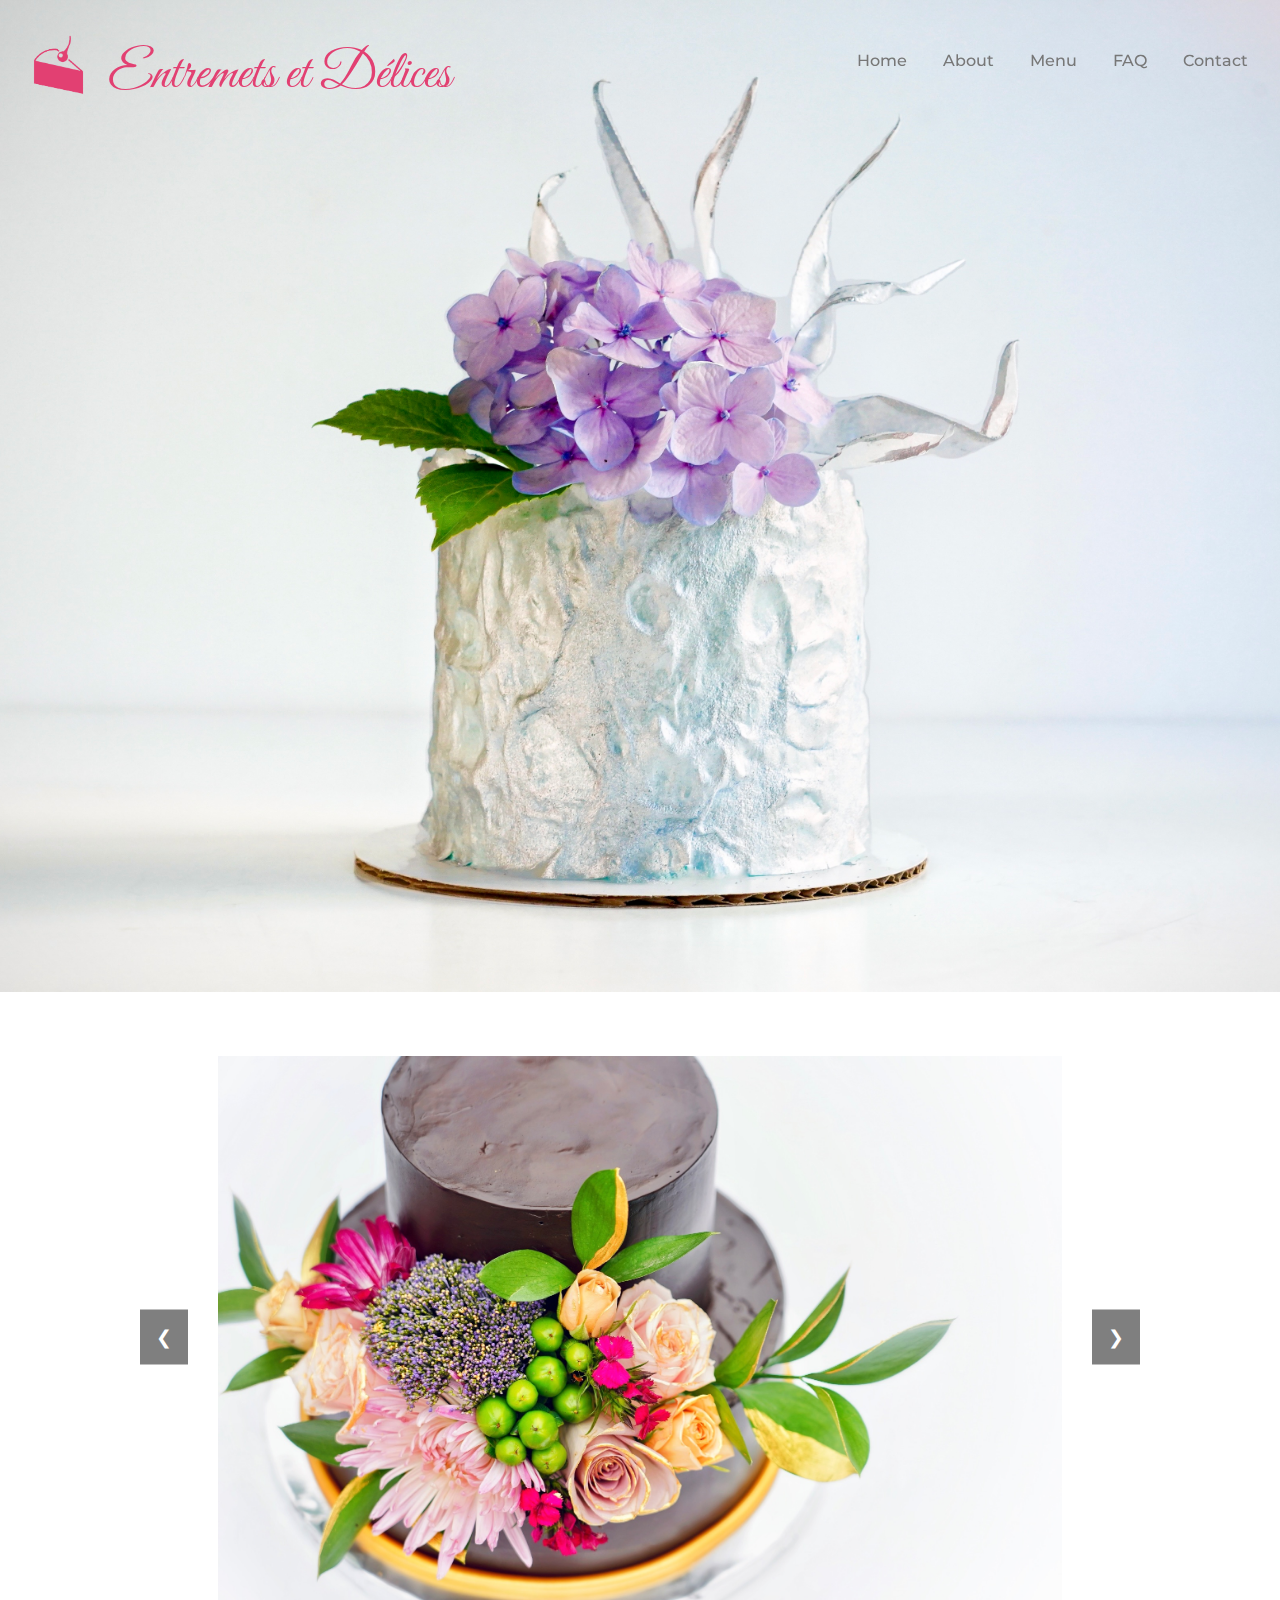
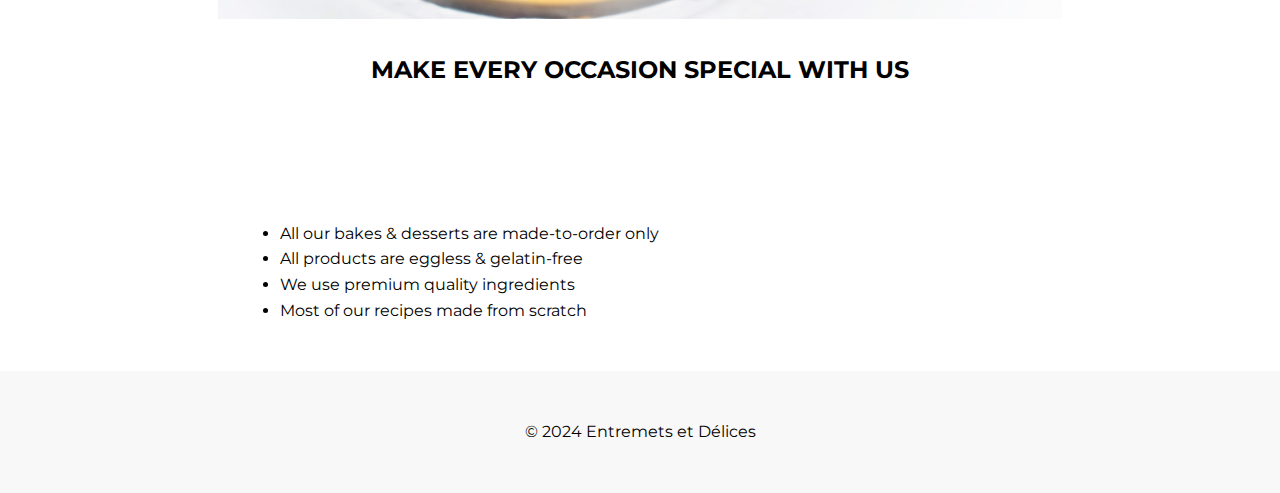
==== commit ef79fbc9: "Made the header sticky" ====
--- a/index.html
+++ b/index.html
@@ -1,28 +1,254 @@
-<!DOCTYPE html><html lang="en-US" itemscope itemtype="http://schema.org/WebPage"><head><meta charset="utf-8"><script nonce="qlmpXNIAw9rUNion8LCACg">var DOCS_timing={}; DOCS_timing['sl']=new Date().getTime();</script><script nonce="qlmpXNIAw9rUNion8LCACg">function _DumpException(e) {throw e;}</script><script data-id="_gd" nonce="qlmpXNIAw9rUNion8LCACg">window.WIZ_global_data = {"K1cgmc":"%.@.[null,null,null,[null,1,[1735426793,35477000]],null,0]]","nQyAE":{}};</script><script nonce="qlmpXNIAw9rUNion8LCACg">_docs_flag_initialData={"atari-emtpr":false,"atari-eibrm":false,"docs-text-elei":false,"docs-text-usc":true,"atari-bae":false,"docs-text-etsrdpn":false,"docs-text-etsrds":false,"docs-text-endes":false,"docs-text-escpv":true,"docs-text-ecfs":false,"docs-text-ecis":true,"docs-text-edctzs":true,"docs-text-eetxpc":false,"docs-text-eetxp":false,"docs-text-ertkmcp":true,"docs-text-ettctvs":false,"docs-text-ettts":true,"docs-text-escoubs":false,"docs-text-escivs":false,"docs-text-escitrbs":false,"docs-text-ecgvd":false,"docs-text-esbbcts":true,"docs-text-etccdts":true,"docs-text-etcchrs":true,"docs-text-etctrs":true,"docs-text-ecvdis":false,"docs-text-elaiabbs":false,"docs-text-eiosmc":false,"docs-text-etb":false,"docs-text-esbefr":false,"docs-text-ipi":false,"docs-etshc":false,"docs-text-tbcb":2.0E7,"docs-efsmsdl":false,"docs-text-etof":false,"docs-text-ehlb":false,"docs-text-epa":true,"docs-text-dwit":false,"docs-text-elawp":false,"docs-eec":false,"docs-ecot":"","docs-sup":"","umss":false,"docs-eldi":false,"docs-dli":false,"docs-liap":"/logImpressions","ilcm":{"eui":"AHKXmL0LzRWEQ8SpFCljyW0S_l06QiSPYC95eRlme2qYnLHAiBqnb8LOwWB7iOymBi0sy3vwPH3p","je":1,"sstu":1735518095433878,"si":"CJfB0dyczooDFb27IwAdUGgJ7g","gsc":null,"ei":[5703839,5704621,5706832,5706836,5707711,5737784,5737800,5738513,5738529,5740798,5740814,5743108,5743124,5747267,5748013,5748029,5752678,5752694,5753313,5753329,5754213,5754229,5758807,5758823,5762243,5762259,5764252,5764268,5765535,5765551,5766761,5766777,5773662,5773678,5774331,5774347,5774836,5774852,5776501,5776517,5784931,5784947,5784951,5784967,5791766,5791782,5796457,5796473,14101306,14101502,14101510,14101534,49375314,49375322,49472063,49472071,49622823,49622831,49623173,49623181,49643568,49643576,49644015,49644023,49769337,49769345,49822921,49822929,49823164,49823172,49833462,49833470,49842855,49842863,49924706,49924714,50266222,50266230,50273528,50273536,50297076,50297084,50297426,50297434,50498907,50498915,50529103,50529111,50561343,50561351,50586962,50586970,70971256,70971264,71035517,71035525,71038255,71038263,71079938,71079946,71085241,71085249,71185170,71185178,71197826,71197834,71238946,71238954,71289146,71289154,71387889,71387897,71429507,71429515,71478200,71478208,71478589,71478597,71528597,71528605,71530083,71530091,71544834,71544842,71545513,71545521,71546425,71546433,71561541,71561549,71573870,71573878,71628154,71628162,71642103,71642111,71652840,71652848,71658040,71658048,71659813,71659821,71689860,71689868,71720760,71721087,71721095,71733073,71733081,71798420,71798436,71798440,71798456,71882106,71882114,71897827,71897835,71960540,71960548,71961126,71961134,94333153,94333161,94353368,94353376,94390153,94390161,94413607,94413615,94434257,94434265,94435578,94435586,94502654,94502662,94545004,94545012,94597639,94597647,94624865,94624873,94630911,94661802,94661810,94707424,94707432,94784571,94784579,94875009,94875017,94904089,94904097,94929210,94929218,94942490,94942498,95065889,95065897,95086191,95086199,95087186,95087194,95087227,95087235,95112873,95112881,95118551,95118559,95135933,95135941,95234185,95234871,95234879,95251262,95251270,95254920,95254928,95270945,95270953,95314802,95314810,95317975,99237681,99237689,99247596,99247604,99265946,99265954,99310979,99310987,99338440,99338448,99368792,99368800,99401881,99401889,99402331,99402339,99452336,99452344,99460069,100130662,100130678,101442805,101442813,101446888,101446896,101488823,101488831,101489187,101489195,101519280,101519288,101562396,101562404,101617516,101617524,101705087,101708583,101708591,101754342,101754350,101776366,101776374,101783430,101783446,101801098,101801106,101875084,101875092,102146090,102146095],"crc":0,"cvi":[]},"docs-ccdil":false,"docs-eil":true,"info_params":{},"buildLabel":"editors.sites-viewer-frontend_20241210.02_p1","docs-show_debug_info":false,"atari-jefp":"/_/view/jserror","docs-jern":"view","atari-rhpp":"/_/view","docs-ecuach":false,"docs-cclt":2033,"docs-ecci":true,"docs-esi":false,"docs-eatsd":false,"docs-efypr":true,"docs-eyprp":true}; _docs_flag_cek= null ; if (window['DOCS_timing']) {DOCS_timing['ifdld']=new Date().getTime();}</script><meta name="viewport" content="width=device-width, initial-scale=1"><meta http-equiv="X-UA-Compatible" content="IE=edge"><meta name="referrer" content="strict-origin-when-cross-origin"><link rel="icon" href="https://lh3.googleusercontent.com/dm8Vgjs_wFNDoGRXOcbzYLeP_bNdMJkhOPLYtqCqDZIVEdTr9p1Y1Q5URDG5G9QerGqxlaghIcr8jllyjvnn6O_gtKp8lOyId-Fxw4JqPH6KFAbh"><meta property="og:title" content="Entremets et Délices"><meta property="og:type" content="website"><meta property="og:url" content="https://www.entremetsetdelices.com/"><meta property="og:description" content="MAKE EVERY OCCASION SPECIAL WITH US
-All our bakes &amp; desserts are made-to-order only
-All products are eggless &amp; gelatin-free
-We use premium quality ingredients and avoid using synthetic materials as much as possible
-Most of our recipes made from scratch
-All goods are produced in a facility that also"><meta itemprop="name" content="Entremets et Délices"><meta itemprop="description" content="MAKE EVERY OCCASION SPECIAL WITH US
-All our bakes &amp; desserts are made-to-order only
-All products are eggless &amp; gelatin-free
-We use premium quality ingredients and avoid using synthetic materials as much as possible
-Most of our recipes made from scratch
-All goods are produced in a facility that also"><meta itemprop="url" content="https://www.entremetsetdelices.com/"><meta itemprop="thumbnailUrl" content="https://lh4.googleusercontent.com/1Tz4g0lpOeGYtpLlF1_EcKMKg4m6ew1gnAZdxwllO_r2RZu5BQClLaZZwFhjgw0wocu-PVSW4K0eso0E2DeInXI=w16383"><meta itemprop="image" content="https://lh4.googleusercontent.com/1Tz4g0lpOeGYtpLlF1_EcKMKg4m6ew1gnAZdxwllO_r2RZu5BQClLaZZwFhjgw0wocu-PVSW4K0eso0E2DeInXI=w16383"><meta itemprop="imageUrl" content="https://lh4.googleusercontent.com/1Tz4g0lpOeGYtpLlF1_EcKMKg4m6ew1gnAZdxwllO_r2RZu5BQClLaZZwFhjgw0wocu-PVSW4K0eso0E2DeInXI=w16383"><meta property="og:image" content="https://lh4.googleusercontent.com/1Tz4g0lpOeGYtpLlF1_EcKMKg4m6ew1gnAZdxwllO_r2RZu5BQClLaZZwFhjgw0wocu-PVSW4K0eso0E2DeInXI=w16383"><link href="https://fonts.googleapis.com/css?family=Google+Sans:400,500|Roboto:300,400,500,700|Source+Code+Pro:400,700&display=swap" rel="stylesheet" nonce="9p24d3ogAWh1_K30TCGz0w"><link href="https://fonts.googleapis.com/css?family=Great%20Vibes%3Ai%2Cbi%2C700%2C400&display=swap" rel="stylesheet" nonce="9p24d3ogAWh1_K30TCGz0w"><link href="https://fonts.googleapis.com/css?family=Montserrat%3Ai%2Cbi%2C700%2C400%2C500&display=swap" rel="stylesheet" nonce="9p24d3ogAWh1_K30TCGz0w"><style nonce="9p24d3ogAWh1_K30TCGz0w">@media only screen and (max-width: 479px){.afVDVd{font-size: 40.0pt;}}@media only screen and (min-width: 480px) and (max-width: 767px){.afVDVd{font-size: 51.0pt;}}@media only screen and (min-width: 768px) and (max-width: 1279px){.afVDVd{font-size: 60.0pt;}}@media only screen and (min-width: 1280px){.afVDVd{font-size: 60.0pt;}}@media only screen and (max-width: 479px){.jW0mOd{font-size: 16.0pt;}}@media only screen and (min-width: 480px) and (max-width: 767px){.jW0mOd{font-size: 17.0pt;}}@media only screen and (min-width: 768px) and (max-width: 1279px){.jW0mOd{font-size: 17.0pt;}}@media only screen and (min-width: 1280px){.jW0mOd{font-size: 17.0pt;}}@media only screen and (max-width: 479px){.puwcIf{font-size: 20.0pt;}}@media only screen and (min-width: 480px) and (max-width: 767px){.puwcIf{font-size: 22.0pt;}}@media only screen and (min-width: 768px) and (max-width: 1279px){.puwcIf{font-size: 24.0pt;}}@media only screen and (min-width: 1280px){.puwcIf{font-size: 24.0pt;}}</style><link rel="stylesheet" href="https://www.gstatic.com/_/atari/_/ss/k=atari.vw.FNxMgIh3jhA.L.F4.O/am=GAwg/d=1/rs=AGEqA5m5Zi-02bFgJcA45dl9QiYEaTc2lw" data-id="_cl" nonce="9p24d3ogAWh1_K30TCGz0w"><script nonce="qlmpXNIAw9rUNion8LCACg"></script><title>Entremets et Délices</title><style jsname="ptDGoc" nonce="9p24d3ogAWh1_K30TCGz0w">.htnAL{height: 27.0pt; font-size: 12.0pt; font-family: Montserrat; font-weight: 400; font-style: normal;}.QmpIrf{background-color: rgba(226,64,114,1); color: rgba(28,28,28,1); border-color: rgba(226,64,114,1);}.xkUom{background-color: rgba(0,0,0,0); color: rgba(28,28,28,1); border-color: rgba(28,28,28,1);}.KjwKmc{background-color: rgba(0,0,0,0); color: rgba(28,28,28,1); border-color: rgba(0,0,0,0);}.qeLZfd .QmpIrf{background-color: rgba(226,64,114,1); color: rgba(28,28,28,1); border-color: rgba(226,64,114,1);}.qeLZfd .xkUom{background-color: rgba(0,0,0,0); color: rgba(28,28,28,1); border-color: rgba(28,28,28,1);}.qeLZfd .KjwKmc{background-color: rgba(0,0,0,0); color: rgba(28,28,28,1); border-color: rgba(0,0,0,0);}.lQAHbd .QmpIrf{background-color: rgba(226,64,114,1); color: rgba(28,28,28,1); border-color: rgba(226,64,114,1);}.lQAHbd .xkUom{background-color: rgba(0,0,0,0); color: rgba(226,64,114,1); border-color: rgba(226,64,114,1);}.lQAHbd .KjwKmc{background-color: rgba(0,0,0,0); color: rgba(226,64,114,1); border-color: rgba(0,0,0,0);}.tpmmCb .QmpIrf{background-color: rgba(226,64,114,1); color: rgba(28,28,28,1); border-color: rgba(226,64,114,1);}.tpmmCb .xkUom{background-color: rgba(0,0,0,0); color: rgba(28,28,28,1); border-color: rgba(28,28,28,1);}.tpmmCb .KjwKmc{background-color: rgba(0,0,0,0); color: rgba(28,28,28,1); border-color: rgba(0,0,0,0);}.nyKByd .QmpIrf{background-color: rgba(226,64,114,1); color: rgba(28,28,28,1); border-color: rgba(226,64,114,1);}.nyKByd .xkUom{background-color: rgba(0,0,0,0); color: rgba(226,64,114,1); border-color: rgba(226,64,114,1);}.nyKByd .KjwKmc{background-color: rgba(0,0,0,0); color: rgba(226,64,114,1); border-color: rgba(0,0,0,0);}.iwQgFb{background-color: rgba(0,0,0,0.150000006); height: 2.0px; margin-top: 8.5px;}.qeLZfd .iwQgFb{background-color: rgba(0,0,0,0.150000006); height: 2.0px; margin-top: 8.5px;}.lQAHbd .iwQgFb{background-color: rgba(255,255,255,0.200000003); height: 2.0px; margin-top: 8.5px;}.CbiMKe{background-color: rgba(0,0,0,1);}.qeLZfd .CbiMKe{background-color: rgba(226,64,114,1);}.lQAHbd .CbiMKe{background-color: rgba(226,64,114,1);}.tpmmCb .CbiMKe{background-color: rgba(226,64,114,1);}.nyKByd .CbiMKe{background-color: rgba(226,64,114,1);}.PsKE7e{font-family: Montserrat;}.TlfmSc{font-family: Montserrat;}.Zjiec{font-family: Montserrat;}@media only screen and (max-width: 479px){.TlfmSc{font-size: 13.0pt;}}@media only screen and (min-width: 480px) and (max-width: 767px){.TlfmSc{font-size: 14.0pt;}}@media only screen and (min-width: 768px) and (max-width: 1279px){.TlfmSc{font-size: 15.0pt;}}@media only screen and (min-width: 1280px){.TlfmSc{font-size: 15.0pt;}}@media only screen and (max-width: 479px){.Zjiec{font-size: 16.0pt;}}@media only screen and (min-width: 480px) and (max-width: 767px){.Zjiec{font-size: 18.0pt;}}@media only screen and (min-width: 768px) and (max-width: 1279px){.Zjiec{font-size: 20.0pt;}}@media only screen and (min-width: 1280px){.Zjiec{font-size: 20.0pt;}}@media only screen and (max-width: 479px){.PsKE7e{font-size: 12.0pt;}}@media only screen and (min-width: 480px) and (max-width: 767px){.PsKE7e{font-size: 12.0pt;}}@media only screen and (min-width: 768px) and (max-width: 1279px){.PsKE7e{font-size: 12.0pt;}}@media only screen and (min-width: 1280px){.PsKE7e{font-size: 12.0pt;}}.IKA38e{margin-top: 16.0px;}.eWDljc{padding-top: 0; padding-bottom: 16.0px;}.Zjiec{margin: 48px 32px 62px 48px;}.XMyrgf{margin: 48px 32px 0 48px;}.JzO0Vc{background-color: rgba(28,28,28,1);}.zDUgLc{background-color: rgba(28,28,28,1);}.eWDljc{background-color: rgba(28,28,28,1);}.wgxiMe{background-color: rgba(28,28,28,1);}.YSH9J{color: rgba(249,249,249,1);}.iWs3gf.chg4Jd:focus{background-color: rgba(249,249,249,0.1199999973);}.oNsfjf{color: rgba(249,249,249,1);}.YSH9J:not(.tCHXDc):not(.TlfmSc):not(.M9vuGd):hover{color: rgba(249,249,249,0.8199999928);}.oNsfjf:not(.tCHXDc):not(.Zjiec):not(.lhZOrc):hover{color: rgba(249,249,249,0.8199999928);}.fOU46b .zDUgLc{opacity: 0;}.fOU46b .LBrwzc .zDUgLc{opacity: 1;}.fOU46b .GBy4H .zDUgLc{opacity: 1;}.fOU46b .HP6J1d .YSH9J{color: rgba(249,249,249,1);}.fOU46b .HP6J1d .iWs3gf.chg4Jd:focus{background-color: rgba(249,249,249,0.1199999973);}.fOU46b .HP6J1d .PsKE7e.YSH9J:not(.M9vuGd):hover{color: rgba(249,249,249,0.8199999928);}.fOU46b .G8QRnc .YSH9J{color: rgba(28,28,28,1);}.fOU46b .G8QRnc .iWs3gf.chg4Jd:focus{background-color: rgba(28,28,28,0.1199999973);}.fOU46b .G8QRnc .PsKE7e.YSH9J:not(.M9vuGd):hover{color: rgba(28,28,28,0.8199999928);}.fOU46b .usN8rf .YSH9J{color: rgba(28,28,28,1);}.fOU46b .usN8rf .iWs3gf.chg4Jd:focus{background-color: rgba(28,28,28,0.1199999973);}.fOU46b .usN8rf .PsKE7e.YSH9J:not(.M9vuGd):hover{color: rgba(28,28,28,0.8199999928);}.fOU46b .aCIEDd .YSH9J{color: rgba(28,28,28,1);}.fOU46b .aCIEDd .iWs3gf.chg4Jd:focus{background-color: rgba(28,28,28,0.1199999973);}.fOU46b .aCIEDd .PsKE7e.YSH9J:not(.M9vuGd):hover{color: rgba(28,28,28,0.8199999928);}.fOU46b .a3ETed .YSH9J{color: rgba(249,249,249,1);}.fOU46b .a3ETed .iWs3gf.chg4Jd:focus{background-color: rgba(249,249,249,0.1199999973);}.fOU46b .a3ETed .PsKE7e.YSH9J:not(.M9vuGd):hover{color: rgba(249,249,249,0.8199999928);}.GBy4H .YSH9J{color: rgba(249,249,249,1);}.GBy4H .iWs3gf.chg4Jd:focus{background-color: rgba(249,249,249,0.1199999973);}.GBy4H .PsKE7e.YSH9J:not(.M9vuGd):hover{color: rgba(249,249,249,0.8199999928);}.LBrwzc .YSH9J{color: rgba(28,28,28,1);}.LBrwzc .iWs3gf.chg4Jd:focus{background-color: rgba(28,28,28,0.1199999973);}.LBrwzc .PsKE7e.YSH9J:not(.M9vuGd):hover{color: rgba(28,28,28,0.8199999928);}.GBy4H .oNsfjf{color: rgba(249,249,249,1);}.GBy4H .PsKE7e.oNsfjf:not(.lhZOrc):hover{color: rgba(249,249,249,0.8199999928);}.LBrwzc .oNsfjf{color: rgba(28,28,28,1);}.LBrwzc .PsKE7e.oNsfjf:not(.lhZOrc):hover{color: rgba(28,28,28,0.8199999928);}.M9vuGd{font-weight: bold;}.lhZOrc{font-weight: bold;}.LB7kq{padding-bottom: 56px; padding-top: 56px;}.qnVSj{color: rgba(28,28,28,1);}.zfr3Q{color: rgba(28,28,28,1);}.qeLZfd .qnVSj{color: rgba(28,28,28,1);}.qeLZfd .zfr3Q{color: rgba(28,28,28,1);}.lQAHbd .qnVSj{color: rgba(249,249,249,1);}.lQAHbd .zfr3Q{color: rgba(249,249,249,1);}.tpmmCb .qnVSj{color: rgba(28,28,28,1);}.tpmmCb .zfr3Q{color: rgba(28,28,28,1);}.nyKByd .qnVSj{color: rgba(249,249,249,1);}.nyKByd .zfr3Q{color: rgba(249,249,249,1);}.qLrapd{color: rgba(226,64,114,1);}.duRjpb{color: rgba(226,64,114,1);}.duRjpb .OUGEr{color: rgba(226,64,114,1);}.qeLZfd .qLrapd{color: rgba(226,64,114,1);}.qeLZfd .duRjpb{color: rgba(226,64,114,1);}.qeLZfd .duRjpb .OUGEr{color: rgba(226,64,114,1);}.lQAHbd .qLrapd{color: rgba(226,64,114,1);}.lQAHbd .duRjpb{color: rgba(226,64,114,1);}.lQAHbd .duRjpb .OUGEr{color: rgba(226,64,114,1);}.tpmmCb .qLrapd{color: rgba(28,28,28,1);}.tpmmCb .duRjpb{color: rgba(28,28,28,1);}.tpmmCb .duRjpb .OUGEr{color: rgba(28,28,28,1);}.nyKByd .qLrapd{color: rgba(249,249,249,1);}.nyKByd .duRjpb{color: rgba(249,249,249,1);}.nyKByd .duRjpb .OUGEr{color: rgba(249,249,249,1);}.aHM7ed{color: rgba(226,64,114,1);}.JYVBee{color: rgba(226,64,114,1);}.JYVBee .OUGEr{color: rgba(226,64,114,1);}.qeLZfd .aHM7ed{color: rgba(226,64,114,1);}.qeLZfd .JYVBee{color: rgba(226,64,114,1);}.qeLZfd .JYVBee .OUGEr{color: rgba(226,64,114,1);}.lQAHbd .aHM7ed{color: rgba(226,64,114,1);}.lQAHbd .JYVBee{color: rgba(226,64,114,1);}.lQAHbd .JYVBee .OUGEr{color: rgba(226,64,114,1);}.tpmmCb .aHM7ed{color: rgba(28,28,28,1);}.tpmmCb .JYVBee{color: rgba(28,28,28,1);}.tpmmCb .JYVBee .OUGEr{color: rgba(28,28,28,1);}.nyKByd .aHM7ed{color: rgba(249,249,249,1);}.nyKByd .JYVBee{color: rgba(249,249,249,1);}.nyKByd .JYVBee .OUGEr{color: rgba(249,249,249,1);}.NHD4Gf{color: rgba(226,64,114,1);}.OmQG5e{color: rgba(226,64,114,1);}.OmQG5e .OUGEr{color: rgba(226,64,114,1);}.qeLZfd .NHD4Gf{color: rgba(226,64,114,1);}.qeLZfd .OmQG5e{color: rgba(226,64,114,1);}.qeLZfd .OmQG5e .OUGEr{color: rgba(226,64,114,1);}.lQAHbd .NHD4Gf{color: rgba(226,64,114,1);}.lQAHbd .OmQG5e{color: rgba(226,64,114,1);}.lQAHbd .OmQG5e .OUGEr{color: rgba(226,64,114,1);}.tpmmCb .NHD4Gf{color: rgba(28,28,28,1);}.tpmmCb .OmQG5e{color: rgba(28,28,28,1);}.tpmmCb .OmQG5e .OUGEr{color: rgba(28,28,28,1);}.nyKByd .NHD4Gf{color: rgba(249,249,249,1);}.nyKByd .OmQG5e{color: rgba(249,249,249,1);}.nyKByd .OmQG5e .OUGEr{color: rgba(249,249,249,1);}.Glwbz{color: rgba(28,28,28,1);}.TMjjoe{color: rgba(28,28,28,1);}.qeLZfd .Glwbz{color: rgba(28,28,28,1);}.qeLZfd .TMjjoe{color: rgba(28,28,28,1);}.lQAHbd .Glwbz{color: rgba(249,249,249,1);}.lQAHbd .TMjjoe{color: rgba(249,249,249,1);}.tpmmCb .Glwbz{color: rgba(28,28,28,1);}.tpmmCb .TMjjoe{color: rgba(28,28,28,1);}.nyKByd .Glwbz{color: rgba(249,249,249,1);}.nyKByd .TMjjoe{color: rgba(249,249,249,1);}.aw5Odc{color: rgba(28,28,28,1);}a.chg4Jd:focus{box-shadow: 0 0 0 2px rgba(255, 255, 255, 0.8), 0 0 0 4px rgba(28, 28, 28, 1);}.htnAL:focus-within{box-shadow: 0 0 0 2px rgba(255, 255, 255, 0.8), 0 0 0 4px rgba(28, 28, 28, 1);}.qeLZfd .aw5Odc{color: rgba(28,28,28,1);}.qeLZfd a.chg4Jd:focus{box-shadow: 0 0 0 2px rgba(255, 255, 255, 0.8), 0 0 0 4px rgba(28, 28, 28, 1);}.qeLZfd .htnAL:focus-within{box-shadow: 0 0 0 2px rgba(255, 255, 255, 0.8), 0 0 0 4px rgba(28, 28, 28, 1);}.lQAHbd .aw5Odc{color: rgba(226,64,114,1);}.lQAHbd a.chg4Jd:focus{box-shadow: 0 0 0 2px rgba(255, 255, 255, 0.8), 0 0 0 4px rgba(226, 64, 114, 1);}.lQAHbd .htnAL:focus-within{box-shadow: 0 0 0 2px rgba(255, 255, 255, 0.8), 0 0 0 4px rgba(226, 64, 114, 1);}.tpmmCb .aw5Odc{color: rgba(28,28,28,1);}.tpmmCb a.chg4Jd:focus{box-shadow: 0 0 0 2px rgba(255, 255, 255, 0.8), 0 0 0 4px rgba(28, 28, 28, 1);}.tpmmCb .htnAL:focus-within{box-shadow: 0 0 0 2px rgba(255, 255, 255, 0.8), 0 0 0 4px rgba(28, 28, 28, 1);}.nyKByd .aw5Odc{color: rgba(249,249,249,1);}.nyKByd a.chg4Jd:focus{box-shadow: 0 0 0 2px rgba(255, 255, 255, 0.8), 0 0 0 4px rgba(249, 249, 249, 1);}.nyKByd .htnAL:focus-within{box-shadow: 0 0 0 2px rgba(255, 255, 255, 0.8), 0 0 0 4px rgba(249, 249, 249, 1);}.ImnMyf{color: rgba(28,28,28,1);}.Vs12Bd{color: rgba(28,28,28,1);}.S5d9Rd{color: rgba(249,249,249,1);}.yaqOZd:before{display: block; background-color: rgba(255,255,255,1);}.yaqOZd.qeLZfd:before{display: block; background-color: rgba(255,255,255,1);}.yaqOZd.lQAHbd:before{display: block; background-color: rgba(0,0,0,1);}.O13XJf{height: 340px;}.nyKByd .Wew9ke{fill: rgba(255,255,255,1);}.tpmmCb .Wew9ke{fill: rgba(0,0,0,0.5400000215);}@media only screen and (max-width: 479px){.O13XJf{height: 250px;}}.SBrW1{height: 430px;}.M63kCb{background-color: rgba(255,255,255,1);}.xgQ6eb{background-color: rgba(255,255,255,1);}.mtsG9b{background-color: rgba(0,0,0,0.0299999993); outline-color: rgba(0,0,0,0.1000000015);}.qeLZfd .mtsG9b{background-color: rgba(0,0,0,0.0299999993); outline-color: rgba(0,0,0,0.1000000015);}.lQAHbd .mtsG9b{background-color: rgba(255,255,255,0.200000003); outline-color: rgba(255,255,255,0.3199999928);}.Mt0nFe{border-color: rgba(0,0,0,0.1000000015);}.qeLZfd .Mt0nFe{border-color: rgba(0,0,0,0.1000000015);}.lQAHbd .Mt0nFe{border-color: rgba(255,255,255,0.3199999928);}.ImnMyf{background-color: rgba(255,255,255,1);}.Vs12Bd{background-color: rgba(255,255,255,1);}.S5d9Rd{background-color: rgba(0,0,0,1);}.Wwnuce:not(.zX62Be){color: rgba(0,0,0,0.5400000215); fill: rgba(0,0,0,0.5400000215);}.qeLZfd .Wwnuce:not(.zX62Be){color: rgba(0,0,0,0.5400000215); fill: rgba(0,0,0,0.5400000215);}.lQAHbd .Wwnuce:not(.zX62Be){color: rgba(255,255,255,0.3199999928); fill: rgba(255,255,255,0.3199999928);}.tpmmCb .Wwnuce:not(.zX62Be){color: rgba(0,0,0,0.5400000215); fill: rgba(0,0,0,0.5400000215);}.nyKByd .Wwnuce:not(.zX62Be){color: rgba(255,255,255,0.3199999928); fill: rgba(255,255,255,0.3199999928);}.yaqOZd.O13XJf:before{background-color: rgba(226,64,114,1);}.CMArNe{background-color: rgba(226,64,114,1);}@media only screen and (min-width: 768px){.yaqOZd:not(.LB7kq):not(.WxWicb){padding-top: 1.5rem; padding-bottom: 1.5rem;}}.j5pSsc{padding-left: 5px; padding-right: 5px;}.ZcASvf-AhqUyc-R6PoUb.SQVYQc .QjXeod{padding-top: 30.0%;}.ZcASvf-AhqUyc-R6PoUb.SQVYQc .KpytNd{width: 15.0%;}@media only screen{.ZcASvf-AhqUyc-R6PoUb.SQVYQc .LkDMRd{padding-left: 15.0%; padding-right: 15.0%;}}@media only screen{.ZcASvf-AhqUyc-R6PoUb.pdLmec .thH0zb{padding-left: 15.0%; padding-right: 15.0%;}}@media only screen{.ZcASvf-AhqUyc-R6PoUb .JFjBQd{left: -17.647058823529413%; right: -17.647058823529413%;}}@media only screen{.ZcASvf-AhqUyc-R6PoUb .JFjBQd .RQS9hb{left: 30.0%; width: 40.0%;}}.Ktthjf-AhqUyc-R6PoUb.SQVYQc .QjXeod{padding-top: 30.0%;}.Ktthjf-AhqUyc-R6PoUb.SQVYQc .KpytNd{width: 15.0%;}@media only screen and (min-width: 480px){.Ktthjf-AhqUyc-R6PoUb.SQVYQc .LkDMRd{padding-left: 15.0%; padding-right: 15.0%;}}@media only screen and (min-width: 480px){.Ktthjf-AhqUyc-R6PoUb.pdLmec .thH0zb{padding-left: 15.0%; padding-right: 15.0%;}}@media only screen and (min-width: 480px){.Ktthjf-AhqUyc-R6PoUb .JFjBQd{left: -17.647058823529413%; right: -17.647058823529413%;}}@media only screen and (min-width: 480px){.Ktthjf-AhqUyc-R6PoUb .JFjBQd .RQS9hb{left: 30.0%; width: 40.0%;}}.Ft7HRd-AhqUyc-R6PoUb.SQVYQc .QjXeod{padding-top: 30.0%;}.Ft7HRd-AhqUyc-R6PoUb.SQVYQc .KpytNd{width: 15.0%;}@media only screen and (min-width: 768px){.Ft7HRd-AhqUyc-R6PoUb.SQVYQc .LkDMRd{padding-left: 15.0%; padding-right: 15.0%;}}@media only screen and (min-width: 768px){.Ft7HRd-AhqUyc-R6PoUb.pdLmec .thH0zb{padding-left: 15.0%; padding-right: 15.0%;}}@media only screen and (min-width: 768px){.Ft7HRd-AhqUyc-R6PoUb .JFjBQd{left: -17.647058823529413%; right: -17.647058823529413%;}}@media only screen and (min-width: 768px){.Ft7HRd-AhqUyc-R6PoUb .JFjBQd .RQS9hb{left: 30.0%; width: 40.0%;}}.ZcASvf-AhqUyc-ibL1re.SQVYQc .QjXeod{padding-top: 15.0%;}.ZcASvf-AhqUyc-ibL1re.SQVYQc .KpytNd{width: 7.5%;}@media only screen{.ZcASvf-AhqUyc-ibL1re.SQVYQc .LkDMRd{padding-left: 7.5%; padding-right: 7.5%;}}@media only screen{.ZcASvf-AhqUyc-ibL1re.pdLmec .thH0zb{padding-left: 7.5%; padding-right: 7.5%;}}@media only screen{.ZcASvf-AhqUyc-ibL1re .JFjBQd{left: -8.108108108108107%; right: -8.108108108108107%;}}@media only screen{.ZcASvf-AhqUyc-ibL1re .JFjBQd .RQS9hb{left: 15.0%; width: 70.0%;}}.Ktthjf-AhqUyc-ibL1re.SQVYQc .QjXeod{padding-top: 15.0%;}.Ktthjf-AhqUyc-ibL1re.SQVYQc .KpytNd{width: 7.5%;}@media only screen and (min-width: 480px){.Ktthjf-AhqUyc-ibL1re.SQVYQc .LkDMRd{padding-left: 7.5%; padding-right: 7.5%;}}@media only screen and (min-width: 480px){.Ktthjf-AhqUyc-ibL1re.pdLmec .thH0zb{padding-left: 7.5%; padding-right: 7.5%;}}@media only screen and (min-width: 480px){.Ktthjf-AhqUyc-ibL1re .JFjBQd{left: -8.108108108108107%; right: -8.108108108108107%;}}@media only screen and (min-width: 480px){.Ktthjf-AhqUyc-ibL1re .JFjBQd .RQS9hb{left: 15.0%; width: 70.0%;}}.Ft7HRd-AhqUyc-ibL1re.SQVYQc .QjXeod{padding-top: 15.0%;}.Ft7HRd-AhqUyc-ibL1re.SQVYQc .KpytNd{width: 7.5%;}@media only screen and (min-width: 768px){.Ft7HRd-AhqUyc-ibL1re.SQVYQc .LkDMRd{padding-left: 7.5%; padding-right: 7.5%;}}@media only screen and (min-width: 768px){.Ft7HRd-AhqUyc-ibL1re.pdLmec .thH0zb{padding-left: 7.5%; padding-right: 7.5%;}}@media only screen and (min-width: 768px){.Ft7HRd-AhqUyc-ibL1re .JFjBQd{left: -8.108108108108107%; right: -8.108108108108107%;}}@media only screen and (min-width: 768px){.Ft7HRd-AhqUyc-ibL1re .JFjBQd .RQS9hb{left: 15.0%; width: 70.0%;}}.ZcASvf-AhqUyc-c5RTEf.SQVYQc .QjXeod{padding-top: 10.0%;}.ZcASvf-AhqUyc-c5RTEf.SQVYQc .KpytNd{width: 5.0%;}@media only screen{.ZcASvf-AhqUyc-c5RTEf.SQVYQc .LkDMRd{padding-left: 5.0%; padding-right: 5.0%;}}@media only screen{.ZcASvf-AhqUyc-c5RTEf.pdLmec .thH0zb{padding-left: 5.0%; padding-right: 5.0%;}}@media only screen{.ZcASvf-AhqUyc-c5RTEf .JFjBQd{left: -5.263157894736842%; right: -5.263157894736842%;}}@media only screen{.ZcASvf-AhqUyc-c5RTEf .JFjBQd .RQS9hb{left: 10.0%; width: 80.0%;}}.Ktthjf-AhqUyc-c5RTEf.SQVYQc .QjXeod{padding-top: 10.0%;}.Ktthjf-AhqUyc-c5RTEf.SQVYQc .KpytNd{width: 5.0%;}@media only screen and (min-width: 480px){.Ktthjf-AhqUyc-c5RTEf.SQVYQc .LkDMRd{padding-left: 5.0%; padding-right: 5.0%;}}@media only screen and (min-width: 480px){.Ktthjf-AhqUyc-c5RTEf.pdLmec .thH0zb{padding-left: 5.0%; padding-right: 5.0%;}}@media only screen and (min-width: 480px){.Ktthjf-AhqUyc-c5RTEf .JFjBQd{left: -5.263157894736842%; right: -5.263157894736842%;}}@media only screen and (min-width: 480px){.Ktthjf-AhqUyc-c5RTEf .JFjBQd .RQS9hb{left: 10.0%; width: 80.0%;}}.Ft7HRd-AhqUyc-c5RTEf.SQVYQc .QjXeod{padding-top: 10.0%;}.Ft7HRd-AhqUyc-c5RTEf.SQVYQc .KpytNd{width: 5.0%;}@media only screen and (min-width: 768px){.Ft7HRd-AhqUyc-c5RTEf.SQVYQc .LkDMRd{padding-left: 5.0%; padding-right: 5.0%;}}@media only screen and (min-width: 768px){.Ft7HRd-AhqUyc-c5RTEf.pdLmec .thH0zb{padding-left: 5.0%; padding-right: 5.0%;}}@media only screen and (min-width: 768px){.Ft7HRd-AhqUyc-c5RTEf .JFjBQd{left: -5.263157894736842%; right: -5.263157894736842%;}}@media only screen and (min-width: 768px){.Ft7HRd-AhqUyc-c5RTEf .JFjBQd .RQS9hb{left: 10.0%; width: 80.0%;}}.ZcASvf-AhqUyc-II5mzb.SQVYQc .QjXeod{padding-top: 7.5%;}.ZcASvf-AhqUyc-II5mzb.SQVYQc .KpytNd{width: 3.75%;}@media only screen{.ZcASvf-AhqUyc-II5mzb.SQVYQc .LkDMRd{padding-left: 3.75%; padding-right: 3.75%;}}@media only screen{.ZcASvf-AhqUyc-II5mzb.pdLmec .thH0zb{padding-left: 3.75%; padding-right: 3.75%;}}@media only screen{.ZcASvf-AhqUyc-II5mzb .JFjBQd{left: -3.896103896103896%; right: -3.896103896103896%;}}@media only screen{.ZcASvf-AhqUyc-II5mzb .JFjBQd .RQS9hb{left: 7.5%; width: 85.0%;}}.Ktthjf-AhqUyc-II5mzb.SQVYQc .QjXeod{padding-top: 7.5%;}.Ktthjf-AhqUyc-II5mzb.SQVYQc .KpytNd{width: 3.75%;}@media only screen and (min-width: 480px){.Ktthjf-AhqUyc-II5mzb.SQVYQc .LkDMRd{padding-left: 3.75%; padding-right: 3.75%;}}@media only screen and (min-width: 480px){.Ktthjf-AhqUyc-II5mzb.pdLmec .thH0zb{padding-left: 3.75%; padding-right: 3.75%;}}@media only screen and (min-width: 480px){.Ktthjf-AhqUyc-II5mzb .JFjBQd{left: -3.896103896103896%; right: -3.896103896103896%;}}@media only screen and (min-width: 480px){.Ktthjf-AhqUyc-II5mzb .JFjBQd .RQS9hb{left: 7.5%; width: 85.0%;}}.Ft7HRd-AhqUyc-II5mzb.SQVYQc .QjXeod{padding-top: 7.5%;}.Ft7HRd-AhqUyc-II5mzb.SQVYQc .KpytNd{width: 3.75%;}@media only screen and (min-width: 768px){.Ft7HRd-AhqUyc-II5mzb.SQVYQc .LkDMRd{padding-left: 3.75%; padding-right: 3.75%;}}@media only screen and (min-width: 768px){.Ft7HRd-AhqUyc-II5mzb.pdLmec .thH0zb{padding-left: 3.75%; padding-right: 3.75%;}}@media only screen and (min-width: 768px){.Ft7HRd-AhqUyc-II5mzb .JFjBQd{left: -3.896103896103896%; right: -3.896103896103896%;}}@media only screen and (min-width: 768px){.Ft7HRd-AhqUyc-II5mzb .JFjBQd .RQS9hb{left: 7.5%; width: 85.0%;}}.ZcASvf-AhqUyc-wNfPc.SQVYQc .QjXeod{padding-top: 6.0%;}.ZcASvf-AhqUyc-wNfPc.SQVYQc .KpytNd{width: 3.0%;}@media only screen{.ZcASvf-AhqUyc-wNfPc.SQVYQc .LkDMRd{padding-left: 3.0%; padding-right: 3.0%;}}@media only screen{.ZcASvf-AhqUyc-wNfPc.pdLmec .thH0zb{padding-left: 3.0%; padding-right: 3.0%;}}@media only screen{.ZcASvf-AhqUyc-wNfPc .JFjBQd{left: -3.0927835051546393%; right: -3.0927835051546393%;}}@media only screen{.ZcASvf-AhqUyc-wNfPc .JFjBQd .RQS9hb{left: 6.0%; width: 88.0%;}}.Ktthjf-AhqUyc-wNfPc.SQVYQc .QjXeod{padding-top: 6.0%;}.Ktthjf-AhqUyc-wNfPc.SQVYQc .KpytNd{width: 3.0%;}@media only screen and (min-width: 480px){.Ktthjf-AhqUyc-wNfPc.SQVYQc .LkDMRd{padding-left: 3.0%; padding-right: 3.0%;}}@media only screen and (min-width: 480px){.Ktthjf-AhqUyc-wNfPc.pdLmec .thH0zb{padding-left: 3.0%; padding-right: 3.0%;}}@media only screen and (min-width: 480px){.Ktthjf-AhqUyc-wNfPc .JFjBQd{left: -3.0927835051546393%; right: -3.0927835051546393%;}}@media only screen and (min-width: 480px){.Ktthjf-AhqUyc-wNfPc .JFjBQd .RQS9hb{left: 6.0%; width: 88.0%;}}.Ft7HRd-AhqUyc-wNfPc.SQVYQc .QjXeod{padding-top: 6.0%;}.Ft7HRd-AhqUyc-wNfPc.SQVYQc .KpytNd{width: 3.0%;}@media only screen and (min-width: 768px){.Ft7HRd-AhqUyc-wNfPc.SQVYQc .LkDMRd{padding-left: 3.0%; padding-right: 3.0%;}}@media only screen and (min-width: 768px){.Ft7HRd-AhqUyc-wNfPc.pdLmec .thH0zb{padding-left: 3.0%; padding-right: 3.0%;}}@media only screen and (min-width: 768px){.Ft7HRd-AhqUyc-wNfPc .JFjBQd{left: -3.0927835051546393%; right: -3.0927835051546393%;}}@media only screen and (min-width: 768px){.Ft7HRd-AhqUyc-wNfPc .JFjBQd .RQS9hb{left: 6.0%; width: 88.0%;}}.ZcASvf-AhqUyc-qWD73c.SQVYQc .QjXeod{padding-top: 5.0%;}.ZcASvf-AhqUyc-qWD73c.SQVYQc .KpytNd{width: 2.5%;}@media only screen{.ZcASvf-AhqUyc-qWD73c.SQVYQc .LkDMRd{padding-left: 2.5%; padding-right: 2.5%;}}@media only screen{.ZcASvf-AhqUyc-qWD73c.pdLmec .thH0zb{padding-left: 2.5%; padding-right: 2.5%;}}@media only screen{.ZcASvf-AhqUyc-qWD73c .JFjBQd{left: -2.5641025641025643%; right: -2.5641025641025643%;}}@media only screen{.ZcASvf-AhqUyc-qWD73c .JFjBQd .RQS9hb{left: 5.0%; width: 90.0%;}}.Ktthjf-AhqUyc-qWD73c.SQVYQc .QjXeod{padding-top: 5.0%;}.Ktthjf-AhqUyc-qWD73c.SQVYQc .KpytNd{width: 2.5%;}@media only screen and (min-width: 480px){.Ktthjf-AhqUyc-qWD73c.SQVYQc .LkDMRd{padding-left: 2.5%; padding-right: 2.5%;}}@media only screen and (min-width: 480px){.Ktthjf-AhqUyc-qWD73c.pdLmec .thH0zb{padding-left: 2.5%; padding-right: 2.5%;}}@media only screen and (min-width: 480px){.Ktthjf-AhqUyc-qWD73c .JFjBQd{left: -2.5641025641025643%; right: -2.5641025641025643%;}}@media only screen and (min-width: 480px){.Ktthjf-AhqUyc-qWD73c .JFjBQd .RQS9hb{left: 5.0%; width: 90.0%;}}.Ft7HRd-AhqUyc-qWD73c.SQVYQc .QjXeod{padding-top: 5.0%;}.Ft7HRd-AhqUyc-qWD73c.SQVYQc .KpytNd{width: 2.5%;}@media only screen and (min-width: 768px){.Ft7HRd-AhqUyc-qWD73c.SQVYQc .LkDMRd{padding-left: 2.5%; padding-right: 2.5%;}}@media only screen and (min-width: 768px){.Ft7HRd-AhqUyc-qWD73c.pdLmec .thH0zb{padding-left: 2.5%; padding-right: 2.5%;}}@media only screen and (min-width: 768px){.Ft7HRd-AhqUyc-qWD73c .JFjBQd{left: -2.5641025641025643%; right: -2.5641025641025643%;}}@media only screen and (min-width: 768px){.Ft7HRd-AhqUyc-qWD73c .JFjBQd .RQS9hb{left: 5.0%; width: 90.0%;}}.ZcASvf-AhqUyc-OwsYgb.SQVYQc .QjXeod{padding-top: 4.285714285714286%;}.ZcASvf-AhqUyc-OwsYgb.SQVYQc .KpytNd{width: 2.142857142857143%;}@media only screen{.ZcASvf-AhqUyc-OwsYgb.SQVYQc .LkDMRd{padding-left: 2.142857142857143%; padding-right: 2.142857142857143%;}}@media only screen{.ZcASvf-AhqUyc-OwsYgb.pdLmec .thH0zb{padding-left: 2.142857142857143%; padding-right: 2.142857142857143%;}}@media only screen{.ZcASvf-AhqUyc-OwsYgb .JFjBQd{left: -2.18978102189781%; right: -2.18978102189781%;}}@media only screen{.ZcASvf-AhqUyc-OwsYgb .JFjBQd .RQS9hb{left: 4.285714285714286%; width: 91.42857142857143%;}}.Ktthjf-AhqUyc-OwsYgb.SQVYQc .QjXeod{padding-top: 4.285714285714286%;}.Ktthjf-AhqUyc-OwsYgb.SQVYQc .KpytNd{width: 2.142857142857143%;}@media only screen and (min-width: 480px){.Ktthjf-AhqUyc-OwsYgb.SQVYQc .LkDMRd{padding-left: 2.142857142857143%; padding-right: 2.142857142857143%;}}@media only screen and (min-width: 480px){.Ktthjf-AhqUyc-OwsYgb.pdLmec .thH0zb{padding-left: 2.142857142857143%; padding-right: 2.142857142857143%;}}@media only screen and (min-width: 480px){.Ktthjf-AhqUyc-OwsYgb .JFjBQd{left: -2.18978102189781%; right: -2.18978102189781%;}}@media only screen and (min-width: 480px){.Ktthjf-AhqUyc-OwsYgb .JFjBQd .RQS9hb{left: 4.285714285714286%; width: 91.42857142857143%;}}.Ft7HRd-AhqUyc-OwsYgb.SQVYQc .QjXeod{padding-top: 4.285714285714286%;}.Ft7HRd-AhqUyc-OwsYgb.SQVYQc .KpytNd{width: 2.142857142857143%;}@media only screen and (min-width: 768px){.Ft7HRd-AhqUyc-OwsYgb.SQVYQc .LkDMRd{padding-left: 2.142857142857143%; padding-right: 2.142857142857143%;}}@media only screen and (min-width: 768px){.Ft7HRd-AhqUyc-OwsYgb.pdLmec .thH0zb{padding-left: 2.142857142857143%; padding-right: 2.142857142857143%;}}@media only screen and (min-width: 768px){.Ft7HRd-AhqUyc-OwsYgb .JFjBQd{left: -2.18978102189781%; right: -2.18978102189781%;}}@media only screen and (min-width: 768px){.Ft7HRd-AhqUyc-OwsYgb .JFjBQd .RQS9hb{left: 4.285714285714286%; width: 91.42857142857143%;}}.ZcASvf-AhqUyc-OiUrBf.SQVYQc .QjXeod{padding-top: 3.75%;}.ZcASvf-AhqUyc-OiUrBf.SQVYQc .KpytNd{width: 1.875%;}@media only screen{.ZcASvf-AhqUyc-OiUrBf.SQVYQc .LkDMRd{padding-left: 1.875%; padding-right: 1.875%;}}@media only screen{.ZcASvf-AhqUyc-OiUrBf.pdLmec .thH0zb{padding-left: 1.875%; padding-right: 1.875%;}}@media only screen{.ZcASvf-AhqUyc-OiUrBf .JFjBQd{left: -1.910828025477707%; right: -1.910828025477707%;}}@media only screen{.ZcASvf-AhqUyc-OiUrBf .JFjBQd .RQS9hb{left: 3.75%; width: 92.5%;}}.Ktthjf-AhqUyc-OiUrBf.SQVYQc .QjXeod{padding-top: 3.75%;}.Ktthjf-AhqUyc-OiUrBf.SQVYQc .KpytNd{width: 1.875%;}@media only screen and (min-width: 480px){.Ktthjf-AhqUyc-OiUrBf.SQVYQc .LkDMRd{padding-left: 1.875%; padding-right: 1.875%;}}@media only screen and (min-width: 480px){.Ktthjf-AhqUyc-OiUrBf.pdLmec .thH0zb{padding-left: 1.875%; padding-right: 1.875%;}}@media only screen and (min-width: 480px){.Ktthjf-AhqUyc-OiUrBf .JFjBQd{left: -1.910828025477707%; right: -1.910828025477707%;}}@media only screen and (min-width: 480px){.Ktthjf-AhqUyc-OiUrBf .JFjBQd .RQS9hb{left: 3.75%; width: 92.5%;}}.Ft7HRd-AhqUyc-OiUrBf.SQVYQc .QjXeod{padding-top: 3.75%;}.Ft7HRd-AhqUyc-OiUrBf.SQVYQc .KpytNd{width: 1.875%;}@media only screen and (min-width: 768px){.Ft7HRd-AhqUyc-OiUrBf.SQVYQc .LkDMRd{padding-left: 1.875%; padding-right: 1.875%;}}@media only screen and (min-width: 768px){.Ft7HRd-AhqUyc-OiUrBf.pdLmec .thH0zb{padding-left: 1.875%; padding-right: 1.875%;}}@media only screen and (min-width: 768px){.Ft7HRd-AhqUyc-OiUrBf .JFjBQd{left: -1.910828025477707%; right: -1.910828025477707%;}}@media only screen and (min-width: 768px){.Ft7HRd-AhqUyc-OiUrBf .JFjBQd .RQS9hb{left: 3.75%; width: 92.5%;}}.ZcASvf-AhqUyc-Clt0zb.SQVYQc .QjXeod{padding-top: 3.3333333333333335%;}.ZcASvf-AhqUyc-Clt0zb.SQVYQc .KpytNd{width: 1.6666666666666667%;}@media only screen{.ZcASvf-AhqUyc-Clt0zb.SQVYQc .LkDMRd{padding-left: 1.6666666666666667%; padding-right: 1.6666666666666667%;}}@media only screen{.ZcASvf-AhqUyc-Clt0zb.pdLmec .thH0zb{padding-left: 1.6666666666666667%; padding-right: 1.6666666666666667%;}}@media only screen{.ZcASvf-AhqUyc-Clt0zb .JFjBQd{left: -1.6949152542372883%; right: -1.6949152542372883%;}}@media only screen{.ZcASvf-AhqUyc-Clt0zb .JFjBQd .RQS9hb{left: 3.3333333333333335%; width: 93.33333333333333%;}}.Ktthjf-AhqUyc-Clt0zb.SQVYQc .QjXeod{padding-top: 3.3333333333333335%;}.Ktthjf-AhqUyc-Clt0zb.SQVYQc .KpytNd{width: 1.6666666666666667%;}@media only screen and (min-width: 480px){.Ktthjf-AhqUyc-Clt0zb.SQVYQc .LkDMRd{padding-left: 1.6666666666666667%; padding-right: 1.6666666666666667%;}}@media only screen and (min-width: 480px){.Ktthjf-AhqUyc-Clt0zb.pdLmec .thH0zb{padding-left: 1.6666666666666667%; padding-right: 1.6666666666666667%;}}@media only screen and (min-width: 480px){.Ktthjf-AhqUyc-Clt0zb .JFjBQd{left: -1.6949152542372883%; right: -1.6949152542372883%;}}@media only screen and (min-width: 480px){.Ktthjf-AhqUyc-Clt0zb .JFjBQd .RQS9hb{left: 3.3333333333333335%; width: 93.33333333333333%;}}.Ft7HRd-AhqUyc-Clt0zb.SQVYQc .QjXeod{padding-top: 3.3333333333333335%;}.Ft7HRd-AhqUyc-Clt0zb.SQVYQc .KpytNd{width: 1.6666666666666667%;}@media only screen and (min-width: 768px){.Ft7HRd-AhqUyc-Clt0zb.SQVYQc .LkDMRd{padding-left: 1.6666666666666667%; padding-right: 1.6666666666666667%;}}@media only screen and (min-width: 768px){.Ft7HRd-AhqUyc-Clt0zb.pdLmec .thH0zb{padding-left: 1.6666666666666667%; padding-right: 1.6666666666666667%;}}@media only screen and (min-width: 768px){.Ft7HRd-AhqUyc-Clt0zb .JFjBQd{left: -1.6949152542372883%; right: -1.6949152542372883%;}}@media only screen and (min-width: 768px){.Ft7HRd-AhqUyc-Clt0zb .JFjBQd .RQS9hb{left: 3.3333333333333335%; width: 93.33333333333333%;}}.ZcASvf-AhqUyc-EehZO.SQVYQc .QjXeod{padding-top: 3.0%;}.ZcASvf-AhqUyc-EehZO.SQVYQc .KpytNd{width: 1.5%;}@media only screen{.ZcASvf-AhqUyc-EehZO.SQVYQc .LkDMRd{padding-left: 1.5%; padding-right: 1.5%;}}@media only screen{.ZcASvf-AhqUyc-EehZO.pdLmec .thH0zb{padding-left: 1.5%; padding-right: 1.5%;}}@media only screen{.ZcASvf-AhqUyc-EehZO .JFjBQd{left: -1.5228426395939088%; right: -1.5228426395939088%;}}@media only screen{.ZcASvf-AhqUyc-EehZO .JFjBQd .RQS9hb{left: 3.0%; width: 94.0%;}}.Ktthjf-AhqUyc-EehZO.SQVYQc .QjXeod{padding-top: 3.0%;}.Ktthjf-AhqUyc-EehZO.SQVYQc .KpytNd{width: 1.5%;}@media only screen and (min-width: 480px){.Ktthjf-AhqUyc-EehZO.SQVYQc .LkDMRd{padding-left: 1.5%; padding-right: 1.5%;}}@media only screen and (min-width: 480px){.Ktthjf-AhqUyc-EehZO.pdLmec .thH0zb{padding-left: 1.5%; padding-right: 1.5%;}}@media only screen and (min-width: 480px){.Ktthjf-AhqUyc-EehZO .JFjBQd{left: -1.5228426395939088%; right: -1.5228426395939088%;}}@media only screen and (min-width: 480px){.Ktthjf-AhqUyc-EehZO .JFjBQd .RQS9hb{left: 3.0%; width: 94.0%;}}.Ft7HRd-AhqUyc-EehZO.SQVYQc .QjXeod{padding-top: 3.0%;}.Ft7HRd-AhqUyc-EehZO.SQVYQc .KpytNd{width: 1.5%;}@media only screen and (min-width: 768px){.Ft7HRd-AhqUyc-EehZO.SQVYQc .LkDMRd{padding-left: 1.5%; padding-right: 1.5%;}}@media only screen and (min-width: 768px){.Ft7HRd-AhqUyc-EehZO.pdLmec .thH0zb{padding-left: 1.5%; padding-right: 1.5%;}}@media only screen and (min-width: 768px){.Ft7HRd-AhqUyc-EehZO .JFjBQd{left: -1.5228426395939088%; right: -1.5228426395939088%;}}@media only screen and (min-width: 768px){.Ft7HRd-AhqUyc-EehZO .JFjBQd .RQS9hb{left: 3.0%; width: 94.0%;}}.ZcASvf-AhqUyc-zQtlcf.SQVYQc .QjXeod{padding-top: 2.727272727272727%;}.ZcASvf-AhqUyc-zQtlcf.SQVYQc .KpytNd{width: 1.3636363636363635%;}@media only screen{.ZcASvf-AhqUyc-zQtlcf.SQVYQc .LkDMRd{padding-left: 1.3636363636363635%; padding-right: 1.3636363636363635%;}}@media only screen{.ZcASvf-AhqUyc-zQtlcf.pdLmec .thH0zb{padding-left: 1.3636363636363635%; padding-right: 1.3636363636363635%;}}@media only screen{.ZcASvf-AhqUyc-zQtlcf .JFjBQd{left: -1.3824884792626728%; right: -1.3824884792626728%;}}@media only screen{.ZcASvf-AhqUyc-zQtlcf .JFjBQd .RQS9hb{left: 2.727272727272727%; width: 94.54545454545455%;}}.Ktthjf-AhqUyc-zQtlcf.SQVYQc .QjXeod{padding-top: 2.727272727272727%;}.Ktthjf-AhqUyc-zQtlcf.SQVYQc .KpytNd{width: 1.3636363636363635%;}@media only screen and (min-width: 480px){.Ktthjf-AhqUyc-zQtlcf.SQVYQc .LkDMRd{padding-left: 1.3636363636363635%; padding-right: 1.3636363636363635%;}}@media only screen and (min-width: 480px){.Ktthjf-AhqUyc-zQtlcf.pdLmec .thH0zb{padding-left: 1.3636363636363635%; padding-right: 1.3636363636363635%;}}@media only screen and (min-width: 480px){.Ktthjf-AhqUyc-zQtlcf .JFjBQd{left: -1.3824884792626728%; right: -1.3824884792626728%;}}@media only screen and (min-width: 480px){.Ktthjf-AhqUyc-zQtlcf .JFjBQd .RQS9hb{left: 2.727272727272727%; width: 94.54545454545455%;}}.Ft7HRd-AhqUyc-zQtlcf.SQVYQc .QjXeod{padding-top: 2.727272727272727%;}.Ft7HRd-AhqUyc-zQtlcf.SQVYQc .KpytNd{width: 1.3636363636363635%;}@media only screen and (min-width: 768px){.Ft7HRd-AhqUyc-zQtlcf.SQVYQc .LkDMRd{padding-left: 1.3636363636363635%; padding-right: 1.3636363636363635%;}}@media only screen and (min-width: 768px){.Ft7HRd-AhqUyc-zQtlcf.pdLmec .thH0zb{padding-left: 1.3636363636363635%; padding-right: 1.3636363636363635%;}}@media only screen and (min-width: 768px){.Ft7HRd-AhqUyc-zQtlcf .JFjBQd{left: -1.3824884792626728%; right: -1.3824884792626728%;}}@media only screen and (min-width: 768px){.Ft7HRd-AhqUyc-zQtlcf .JFjBQd .RQS9hb{left: 2.727272727272727%; width: 94.54545454545455%;}}.ZcASvf-AhqUyc-uQSCkd.SQVYQc .QjXeod{padding-top: 2.5%;}.ZcASvf-AhqUyc-uQSCkd.SQVYQc .KpytNd{width: 1.25%;}@media only screen{.ZcASvf-AhqUyc-uQSCkd.SQVYQc .LkDMRd{padding-left: 1.25%; padding-right: 1.25%;}}@media only screen{.ZcASvf-AhqUyc-uQSCkd.pdLmec .thH0zb{padding-left: 1.25%; padding-right: 1.25%;}}@media only screen{.ZcASvf-AhqUyc-uQSCkd .JFjBQd{left: -1.2658227848101267%; right: -1.2658227848101267%;}}@media only screen{.ZcASvf-AhqUyc-uQSCkd .JFjBQd .RQS9hb{left: 2.5%; width: 95.0%;}}.Ktthjf-AhqUyc-uQSCkd.SQVYQc .QjXeod{padding-top: 2.5%;}.Ktthjf-AhqUyc-uQSCkd.SQVYQc .KpytNd{width: 1.25%;}@media only screen and (min-width: 480px){.Ktthjf-AhqUyc-uQSCkd.SQVYQc .LkDMRd{padding-left: 1.25%; padding-right: 1.25%;}}@media only screen and (min-width: 480px){.Ktthjf-AhqUyc-uQSCkd.pdLmec .thH0zb{padding-left: 1.25%; padding-right: 1.25%;}}@media only screen and (min-width: 480px){.Ktthjf-AhqUyc-uQSCkd .JFjBQd{left: -1.2658227848101267%; right: -1.2658227848101267%;}}@media only screen and (min-width: 480px){.Ktthjf-AhqUyc-uQSCkd .JFjBQd .RQS9hb{left: 2.5%; width: 95.0%;}}.Ft7HRd-AhqUyc-uQSCkd.SQVYQc .QjXeod{padding-top: 2.5%;}.Ft7HRd-AhqUyc-uQSCkd.SQVYQc .KpytNd{width: 1.25%;}@media only screen and (min-width: 768px){.Ft7HRd-AhqUyc-uQSCkd.SQVYQc .LkDMRd{padding-left: 1.25%; padding-right: 1.25%;}}@media only screen and (min-width: 768px){.Ft7HRd-AhqUyc-uQSCkd.pdLmec .thH0zb{padding-left: 1.25%; padding-right: 1.25%;}}@media only screen and (min-width: 768px){.Ft7HRd-AhqUyc-uQSCkd .JFjBQd{left: -1.2658227848101267%; right: -1.2658227848101267%;}}@media only screen and (min-width: 768px){.Ft7HRd-AhqUyc-uQSCkd .JFjBQd .RQS9hb{left: 2.5%; width: 95.0%;}}@media only screen and (min-width: 768px){.LB7kq.gk8rDe .db35Fc .zu5uec{padding-top: 1.5rem; padding-bottom: 1.5rem;}}@media only screen and (max-width: 767px){.dmUFtb{padding-top: 1.5rem;}}@media only screen and (max-width: 767px){.g5GTcb{padding-bottom: 1.5rem;}}@media only screen and (min-width: 768px){.db35Fc{padding-left: 48px; padding-right: 48px;}}@media only screen and (max-width: 479px){.LkDMRd{padding-left: 3.75%; padding-right: 3.75%;}}@media only screen and (min-width: 480px) and (max-width: 767px){.LkDMRd{padding-left: 2.5%; padding-right: 2.5%;}}@media only screen and (min-width: 480px) and (max-width: 767px){.db35Fc{max-width: 544px;}}@media only screen and (min-width: 480px) and (max-width: 767px){.ZZyype{max-width: 544px;}}.Iif4nf{padding-right: 48px; padding-left: 48px;}.HQwdzb .Depvyb{padding-top: 14px; padding-bottom: 14px;}.yaqOZd .db35Fc{max-width: 1280px;}.db35Fc .ZZyype{max-width: 1280px;}.CDt4Ke.zfr3Q{font-family: Montserrat; font-weight: 400; font-style: normal; font-variant: normal; vertical-align: baseline; text-decoration: none; display: block; line-height: 1.5; text-align: left; margin-left: 0.0pt; margin-right: 0.0pt; padding-left: 0.0pt; text-indent: 0.0pt; margin-top: 12.0pt; margin-bottom: 0.0pt; font-size: 12.0pt;}.TYR86d.zfr3Q{font-family: Montserrat; font-weight: 400; font-style: normal; font-variant: normal; vertical-align: baseline; font-size: 12.0pt;}.CDt4Ke.duRjpb{font-family: 'Great Vibes'; font-weight: 700; font-style: normal; font-variant: normal; vertical-align: baseline; text-decoration: none; display: block; line-height: 1.38; text-align: left; margin-left: 0.0pt; margin-right: 0.0pt; padding-left: 0.0pt; text-indent: 0.0pt; margin-top: 34.0pt; margin-bottom: 0.0pt;}.TYR86d.duRjpb{font-family: 'Great Vibes'; font-weight: 700; font-style: normal; font-variant: normal; vertical-align: baseline;}.CDt4Ke.duRjpb{font-size: 34.0pt;}.TYR86d.duRjpb{font-size: 34.0pt;}@media only screen and (max-width: 479px){.CDt4Ke.duRjpb{font-size: 25.0pt;}}@media only screen and (max-width: 479px){.TYR86d.duRjpb{font-size: 25.0pt;}}@media only screen and (min-width: 480px) and (max-width: 767px){.CDt4Ke.duRjpb{font-size: 30.0pt;}}@media only screen and (min-width: 480px) and (max-width: 767px){.TYR86d.duRjpb{font-size: 30.0pt;}}@media only screen and (min-width: 768px) and (max-width: 1279px){.CDt4Ke.duRjpb{font-size: 34.0pt;}}@media only screen and (min-width: 768px) and (max-width: 1279px){.TYR86d.duRjpb{font-size: 34.0pt;}}@media only screen and (min-width: 1280px){.CDt4Ke.duRjpb{font-size: 34.0pt;}}@media only screen and (min-width: 1280px){.TYR86d.duRjpb{font-size: 34.0pt;}}.CDt4Ke.JYVBee{font-family: 'Great Vibes'; font-weight: 700; font-style: normal; font-variant: normal; vertical-align: baseline; text-decoration: none; display: block; line-height: 1.5; text-align: left; margin-left: 0.0pt; margin-right: 0.0pt; padding-left: 0.0pt; text-indent: 0.0pt; margin-top: 18.0pt; margin-bottom: 0.0pt;}.TYR86d.JYVBee{font-family: 'Great Vibes'; font-weight: 700; font-style: normal; font-variant: normal; vertical-align: baseline;}.CDt4Ke.JYVBee{font-size: 18.0pt;}.TYR86d.JYVBee{font-size: 18.0pt;}@media only screen and (max-width: 479px){.CDt4Ke.JYVBee{font-size: 17.0pt;}}@media only screen and (max-width: 479px){.TYR86d.JYVBee{font-size: 17.0pt;}}@media only screen and (min-width: 480px) and (max-width: 767px){.CDt4Ke.JYVBee{font-size: 17.0pt;}}@media only screen and (min-width: 480px) and (max-width: 767px){.TYR86d.JYVBee{font-size: 17.0pt;}}@media only screen and (min-width: 768px) and (max-width: 1279px){.CDt4Ke.JYVBee{font-size: 18.0pt;}}@media only screen and (min-width: 768px) and (max-width: 1279px){.TYR86d.JYVBee{font-size: 18.0pt;}}@media only screen and (min-width: 1280px){.CDt4Ke.JYVBee{font-size: 18.0pt;}}@media only screen and (min-width: 1280px){.TYR86d.JYVBee{font-size: 18.0pt;}}.CDt4Ke.OmQG5e{font-family: 'Great Vibes'; font-weight: 700; font-style: normal; font-variant: normal; vertical-align: baseline; text-decoration: none; display: block; line-height: 1.5; text-align: left; margin-left: 0.0pt; margin-right: 0.0pt; padding-left: 0.0pt; text-indent: 0.0pt; margin-top: 14.0pt; margin-bottom: 0.0pt; font-size: 14.0pt;}.TYR86d.OmQG5e{font-family: 'Great Vibes'; font-weight: 700; font-style: normal; font-variant: normal; vertical-align: baseline; font-size: 14.0pt;}.CDt4Ke.TMjjoe{font-family: Montserrat; font-weight: 400; font-style: normal; font-variant: normal; vertical-align: baseline; text-decoration: none; display: block; line-height: 1.5; text-align: left; margin-left: 0.0pt; margin-right: 0.0pt; padding-left: 0.0pt; text-indent: 0.0pt; margin-top: 8.0pt; margin-bottom: 0.0pt; font-size: 8.0pt;}.TYR86d.TMjjoe{font-family: Montserrat; font-weight: 400; font-style: normal; font-variant: normal; vertical-align: baseline; font-size: 8.0pt;}.Y4CpGd{font-family: Montserrat; font-weight: 400; font-style: normal; font-variant: normal; vertical-align: baseline; font-size: 12.0pt;}.mTgrD{font-family: Montserrat; font-weight: 400; font-style: normal; font-variant: normal; vertical-align: baseline;}.pBmh1{margin-top: 12.0pt; margin-bottom: 0.0pt;}.yQHJof{font-family: Montserrat; font-weight: 400; font-style: normal; font-variant: normal; vertical-align: baseline; font-size: 8.0pt;}.QcmuFb{padding-left: 20px;}.RuayVd{padding-right: 20px;}.vDPrib{padding-left: 40px;}.YzcKX{padding-right: 40px;}.TBDXjd{padding-left: 60px;}.reTV0b{padding-right: 60px;}.bYeK8e{padding-left: 80px;}.vSYeUc{padding-right: 80px;}.CuqSDe{padding-left: 100px;}.PxtZIe{padding-right: 100px;}.Havqpe{padding-left: 120px;}.ahQMed{padding-right: 120px;}.JvDrRe{padding-left: 140px;}.rzhcXb{padding-right: 140px;}.o5lrIf{padding-left: 160px;}.PBhj0b{padding-right: 160px;}.yOJW7c{padding-left: 180px;}.TlN46c{padding-right: 180px;}.rB8cye{padding-left: 200px;}.GEdNnc{padding-right: 200px;}</style><script nonce="qlmpXNIAw9rUNion8LCACg">_at_config = [null,"AIzaSyChg3MFqzdi1P5J-YvEyakkSA1yU7HRcDI","897606708560-a63d8ia0t9dhtpdt4i3djab2m42see7o.apps.googleusercontent.com",null,null,null,null,null,null,null,null,null,null,null,"SITES_%s",null,null,null,null,null,null,null,null,null,["AHKXmL0LzRWEQ8SpFCljyW0S_l06QiSPYC95eRlme2qYnLHAiBqnb8LOwWB7iOymBi0sy3vwPH3p",1,"CJfB0dyczooDFb27IwAdUGgJ7g",1735518095433878,[5703839,5704621,5706832,5706836,5707711,5737784,5737800,5738513,5738529,5740798,5740814,5743108,5743124,5747267,5748013,5748029,5752678,5752694,5753313,5753329,5754213,5754229,5758807,5758823,5762243,5762259,5764252,5764268,5765535,5765551,5766761,5766777,5773662,5773678,5774331,5774347,5774836,5774852,5776501,5776517,5784931,5784947,5784951,5784967,5791766,5791782,5796457,5796473,14101306,14101502,14101510,14101534,49375314,49375322,49472063,49472071,49622823,49622831,49623173,49623181,49643568,49643576,49644015,49644023,49769337,49769345,49822921,49822929,49823164,49823172,49833462,49833470,49842855,49842863,49924706,49924714,50266222,50266230,50273528,50273536,50297076,50297084,50297426,50297434,50498907,50498915,50529103,50529111,50561343,50561351,50586962,50586970,70971256,70971264,71035517,71035525,71038255,71038263,71079938,71079946,71085241,71085249,71185170,71185178,71197826,71197834,71238946,71238954,71289146,71289154,71387889,71387897,71429507,71429515,71478200,71478208,71478589,71478597,71528597,71528605,71530083,71530091,71544834,71544842,71545513,71545521,71546425,71546433,71561541,71561549,71573870,71573878,71628154,71628162,71642103,71642111,71652840,71652848,71658040,71658048,71659813,71659821,71689860,71689868,71720760,71721087,71721095,71733073,71733081,71798420,71798436,71798440,71798456,71882106,71882114,71897827,71897835,71960540,71960548,71961126,71961134,94333153,94333161,94353368,94353376,94390153,94390161,94413607,94413615,94434257,94434265,94435578,94435586,94502654,94502662,94545004,94545012,94597639,94597647,94624865,94624873,94630911,94661802,94661810,94707424,94707432,94784571,94784579,94875009,94875017,94904089,94904097,94929210,94929218,94942490,94942498,95065889,95065897,95086191,95086199,95087186,95087194,95087227,95087235,95112873,95112881,95118551,95118559,95135933,95135941,95234185,95234871,95234879,95251262,95251270,95254920,95254928,95270945,95270953,95314802,95314810,95317975,99237681,99237689,99247596,99247604,99265946,99265954,99310979,99310987,99338440,99338448,99368792,99368800,99401881,99401889,99402331,99402339,99452336,99452344,99460069,100130662,100130678,101442805,101442813,101446888,101446896,101488823,101488831,101489187,101489195,101519280,101519288,101562396,101562404,101617516,101617524,101705087,101708583,101708591,101754342,101754350,101776366,101776374,101783430,101783446,101801098,101801106,101875084,101875092,102146090,102146095]],null,null,null,null,0,null,null,null,null,null,null,null,null,null,"https://drive.google.com",null,null,null,null,null,null,null,null,null,0,1,null,null,null,null,null,null,null,null,null,null,null,null,null,null,null,null,null,null,null,null,null,null,null,null,null,null,null,null,null,null,null,null,null,null,null,null,null,null,null,null,null,null,null,null,null,null,"v2internal","https://docs.google.com",null,null,null,null,null,null,"https://sites.google.com/new/",null,null,null,null,null,0,null,null,null,null,null,null,null,null,null,null,null,null,null,null,null,null,null,null,null,null,null,1,"",null,null,null,null,null,null,null,null,null,null,null,null,6,null,null,"https://accounts.google.com/o/oauth2/auth","https://accounts.google.com/o/oauth2/postmessageRelay",null,null,null,null,78,"https://sites.google.com/new/?usp\u003dviewer_footer",null,null,null,null,null,null,null,null,null,null,null,null,null,null,null,null,null,null,null,null,null,null,null,null,null,null,null,null,null,null,null,null,null,null,null,null,null,null,null,null,null,null,null,null,null,null,null,null,null,null,null,null,null,"https://www.gstatic.com/atari/embeds/83a60601c213b72fb19c1855fb0c5f26/intermediate-frame-minified.html",1,null,"v2beta",null,null,null,null,null,null,4,"https://accounts.google.com/o/oauth2/iframe",null,null,null,null,null,null,"https://991370533-atari-embeds.googleusercontent.com/embeds/16cb204cf3a9d4d223a0a3fd8b0eec5d/inner-frame-minified.html",null,null,null,null,null,null,null,null,null,null,null,null,null,null,null,null,null,null,null,null,null,null,null,null,null,null,null,null,null,null,null,null,null,null,null,null,null,null,null,null,null,null,null,null,null,null,null,null,null,null,null,null,null,null,null,null,null,null,null,null,null,null,null,null,null,null,0,null,null,null,null,null,null,null,null,null,null,null,null,null,null,null,null,null,null,null,null,null,null,null,null,null,null,null,null,null,null,null,null,null,null,null,null,null,null,null,null,null,null,null,null,null,null,null,null,null,null,null,null,null,null,0,null,null,null,null,null,null,0,null,"",null,null,null,null,null,null,null,null,null,null,null,null,null,null,null,null,null,1,null,null,null,null,0,null,null,null,null,null,null,null,null,null,null,null,null,null,null,null,1,null,null,[1735518095434,"editors.sites-viewer-frontend_20241210.02_p1","705759047",null,1,1,""],null,null,null,null,0,null,null,0,null,null,null,null,null,null,null,null,20,500,"https://domains.google.com",null,0,null,null,null,null,null,null,null,null,null,null,null,0,null,null,null,null,null,null,null,null,null,null,1,0,1,0,0,0,0,null,null,null,null,null,"https://www.google.com/calendar/embed",null,null,null,null,0,null,null,null,null,null,null,null,null,null,null,0,null,null,null,null,null,null,null,null,null,null,null,null,null,"PROD",0,null,0,null,null,null,null,""]; window.globals = {"enableAnalytics":true,"webPropertyId":"","showDebug":false,"hashedSiteId":"c8c6f0de75c3f15d0db430977ce39310e8f93f1bed5669518087b2a0ca32299b","normalizedPath":"view/entremetsetdelicescom/home","pageTitle":"Home"}; function gapiLoaded() {if (globals.gapiLoaded == undefined) {globals.gapiLoaded = true;} else {globals.gapiLoaded();}}window.messages = []; window.addEventListener && window.addEventListener('message', function(e) {if (window.messages && e.data && e.data.magic == 'SHIC') {window.messages.push(e);}});</script><script src="https://apis.google.com/js/client.js?onload=gapiLoaded" nonce="qlmpXNIAw9rUNion8LCACg"></script><script nonce="qlmpXNIAw9rUNion8LCACg">(function(){}).call(this);
-</script><script nonce="qlmpXNIAw9rUNion8LCACg">const imageUrl =  null ;
-      function bgImgLoaded() {
-        if (!globals.headerBgImgLoaded) {
-          globals.headerBgImgLoaded = new Date().getTime();
-        } else {
-          globals.headerBgImgLoaded();
-        }
-      }
-      if (imageUrl) {
-        const img = new Image();
-        img.src = imageUrl;
-        img.onload = bgImgLoaded;
-        globals.headerBgImgExists = true;
-      } else {
-        globals.headerBgImgExists = false;
-      }
-      </script></head><body dir="ltr" itemscope itemtype="http://schema.org/WebPage" id="yDmH0d" css="yDmH0d"><div jscontroller="pc62j" jsmodel="iTeaXe" jsaction="rcuQ6b:WYd;GvneHb:og1FDd;vbaUQc:uAM5ec;"><div id="docs-banner-container"><div id="docs-banners"><div id="HB1eCd-mzNpsf-r8s4j-ORHb"></div><div id="HB1eCd-TZk80d-r8s4j-ORHb" aria-live="assertive" aria-atomic="true"></div></div><div class="HB1eCd-Vkfede-NBtyUd-PvRhvb-LwH6nd"></div></div><div jscontroller="X4BaPc" jsaction="rcuQ6b:WYd;o6xM5b:Pg9eo;HuL2Hd:mHeCvf;VMhF5:FFYy5e;sk3Qmb:HI1Mdd;JIbuQc:rSzFEd(z2EeY),aSaF6e(ilzYPe);"><div jscontroller="o1L5Wb" data-sitename="entremetsetdelicescom" data-search-scope="1" data-universe="1" jsmodel="fNFZH" jsaction="Pe9H6d:cZFEp;WMZaJ:VsGN3;hJluRd:UADL7b;zuqEgd:HI9w0;tr6QDd:Y8aXB;MxH79b:xDkBfb;JIbuQc:SPXMTb(uxAMZ),LjG1Ed(a6mxbb);" jsname="G0jgYd"><div jsname="gYwusb" class="p9b27"></div><div jscontroller="RrXLpc" jsname="XeeWQc" role="banner" jsaction="keydown:uiKYid(OH0EC);rcuQ6b:WYd;zuqEgd:ufqpf;JIbuQc:XfTnxb(lfEfFf),AlTiYc(GeGHKb),AlTiYc(m1xNUe),zZlNMe(pZn8Oc);YqO5N:ELcyfe;"><div jsname="bF1uUb" class="BuY5Fd" jsaction="click:xVuwSc;"></div><div jsname="MVsrn" class="TbNlJb "><div role="button" class="U26fgb mUbCce fKz7Od h3nfre M9Bg4d" jscontroller="VXdfxd" jsaction="click:cOuCgd; mousedown:UX7yZ; mouseup:lbsD7e; mouseenter:tfO1Yc; mouseleave:JywGue; focus:AHmuwe; blur:O22p3e; contextmenu:mg9Pef;touchstart:p6p2H; touchmove:FwuNnf; touchend:yfqBxc(preventDefault=true); touchcancel:JMtRjd;" jsshadow jsname="GeGHKb" aria-label="Back to site" aria-disabled="false" tabindex="0" data-tooltip="Back to site" data-tooltip-vertical-offset="-12" data-tooltip-horizontal-offset="0"><div class="VTBa7b MbhUzd" jsname="ksKsZd"></div><span jsslot class="xjKiLb"><span class="Ce1Y1c" style="top: -12px"><svg class="V4YR2c" viewBox="0 0 24 24" focusable="false"><path d="M0 0h24v24H0z" fill="none"/><path d="M20 11H7.83l5.59-5.59L12 4l-8 8 8 8 1.41-1.41L7.83 13H20v-2z"/></svg></span></span></div><div class="E2UJ5" jsname="M6JdT"><div class="rFrNMe b7AJhc zKHdkd" jscontroller="pxq3x" jsaction="clickonly:KjsqPd; focus:Jt1EX; blur:fpfTEe; input:Lg5SV" jsshadow jsname="OH0EC" aria-expanded="true"><div class="aCsJod oJeWuf"><div class="aXBtI I0VJ4d Wic03c"><span jsslot class="A37UZe qgcB3c iHd5yb"><div role="button" class="U26fgb mUbCce fKz7Od i3PoXe M9Bg4d" jscontroller="VXdfxd" jsaction="click:cOuCgd; mousedown:UX7yZ; mouseup:lbsD7e; mouseenter:tfO1Yc; mouseleave:JywGue; focus:AHmuwe; blur:O22p3e; contextmenu:mg9Pef;touchstart:p6p2H; touchmove:FwuNnf; touchend:yfqBxc(preventDefault=true); touchcancel:JMtRjd;" jsshadow jsname="lfEfFf" aria-label="Search" aria-disabled="false" tabindex="0" data-tooltip="Search" data-tooltip-vertical-offset="-12" data-tooltip-horizontal-offset="0"><div class="VTBa7b MbhUzd" jsname="ksKsZd"></div><span jsslot class="xjKiLb"><span class="Ce1Y1c" style="top: -12px"><svg class="vu8Pwe" viewBox="0 0 24 24" focusable="false"><path d="M15.5 14h-.79l-.28-.27C15.41 12.59 16 11.11 16 9.5 16 5.91 13.09 3 9.5 3S3 5.91 3 9.5 5.91 16 9.5 16c1.61 0 3.09-.59 4.23-1.57l.27.28v.79l5 4.99L20.49 19l-4.99-5zm-6 0C7.01 14 5 11.99 5 9.5S7.01 5 9.5 5 14 7.01 14 9.5 11.99 14 9.5 14z"/><path d="M0 0h24v24H0z" fill="none"/></svg></span></span></div><div class="EmVfjc SKShhf" data-loadingmessage="Loading…" jscontroller="qAKInc" jsaction="animationend:kWijWc;dyRcpb:dyRcpb" jsname="aZ2wEe"><div class="Cg7hO" aria-live="assertive" jsname="vyyg5"></div><div jsname="Hxlbvc" class="xu46lf"><div class="ir3uv uWlRce co39ub"><div class="xq3j6 ERcjC"><div class="X6jHbb GOJTSe"></div></div><div class="HBnAAc"><div class="X6jHbb GOJTSe"></div></div><div class="xq3j6 dj3yTd"><div class="X6jHbb GOJTSe"></div></div></div><div class="ir3uv GFoASc Cn087"><div class="xq3j6 ERcjC"><div class="X6jHbb GOJTSe"></div></div><div class="HBnAAc"><div class="X6jHbb GOJTSe"></div></div><div class="xq3j6 dj3yTd"><div class="X6jHbb GOJTSe"></div></div></div><div class="ir3uv WpeOqd hfsr6b"><div class="xq3j6 ERcjC"><div class="X6jHbb GOJTSe"></div></div><div class="HBnAAc"><div class="X6jHbb GOJTSe"></div></div><div class="xq3j6 dj3yTd"><div class="X6jHbb GOJTSe"></div></div></div><div class="ir3uv rHV3jf EjXFBf"><div class="xq3j6 ERcjC"><div class="X6jHbb GOJTSe"></div></div><div class="HBnAAc"><div class="X6jHbb GOJTSe"></div></div><div class="xq3j6 dj3yTd"><div class="X6jHbb GOJTSe"></div></div></div></div></div><div role="button" class="U26fgb mUbCce fKz7Od JyJRXe M9Bg4d" jscontroller="VXdfxd" jsaction="click:cOuCgd; mousedown:UX7yZ; mouseup:lbsD7e; mouseenter:tfO1Yc; mouseleave:JywGue; focus:AHmuwe; blur:O22p3e; contextmenu:mg9Pef;touchstart:p6p2H; touchmove:FwuNnf; touchend:yfqBxc(preventDefault=true); touchcancel:JMtRjd;" jsshadow jsname="m1xNUe" aria-label="Back to site" aria-disabled="false" tabindex="0" data-tooltip="Back to site" data-tooltip-vertical-offset="-12" data-tooltip-horizontal-offset="0"><div class="VTBa7b MbhUzd" jsname="ksKsZd"></div><span jsslot class="xjKiLb"><span class="Ce1Y1c" style="top: -12px"><svg class="V4YR2c" viewBox="0 0 24 24" focusable="false"><path d="M0 0h24v24H0z" fill="none"/><path d="M20 11H7.83l5.59-5.59L12 4l-8 8 8 8 1.41-1.41L7.83 13H20v-2z"/></svg></span></span></div></span><div class="Xb9hP"><input type="search" class="whsOnd zHQkBf" jsname="YPqjbf" autocomplete="off" tabindex="0" aria-label="Search this site" value="" aria-disabled="false" autofocus role="combobox" data-initial-value=""/><div jsname="LwH6nd" class="ndJi5d snByac" aria-hidden="true">Search this site</div></div><span jsslot class="A37UZe sxyYjd MQL3Ob"><div role="button" class="U26fgb mUbCce fKz7Od Kk06A M9Bg4d" jscontroller="VXdfxd" jsaction="click:cOuCgd; mousedown:UX7yZ; mouseup:lbsD7e; mouseenter:tfO1Yc; mouseleave:JywGue; focus:AHmuwe; blur:O22p3e; contextmenu:mg9Pef;touchstart:p6p2H; touchmove:FwuNnf; touchend:yfqBxc(preventDefault=true); touchcancel:JMtRjd;" jsshadow jsname="pZn8Oc" aria-label="Clear search" aria-disabled="false" tabindex="0" data-tooltip="Clear search" data-tooltip-vertical-offset="-12" data-tooltip-horizontal-offset="0"><div class="VTBa7b MbhUzd" jsname="ksKsZd"></div><span jsslot class="xjKiLb"><span class="Ce1Y1c" style="top: -12px"><svg class="fAUEUd" viewBox="0 0 24 24" focusable="false"><path d="M19 6.41L17.59 5 12 10.59 6.41 5 5 6.41 10.59 12 5 17.59 6.41 19 12 13.41 17.59 19 19 17.59 13.41 12z"></path><path d="M0 0h24v24H0z" fill="none"></path></svg></span></span></div></span><div class="i9lrp mIZh1c"></div><div jsname="XmnwAc" class="OabDMe cXrdqd"></div></div></div><div class="LXRPh"><div jsname="ty6ygf" class="ovnfwe Is7Fhb"></div></div></div><div class="InHK7" jsname="aN0umc"><div class="GG9xTc" jsaction="click:wTqBkf;" jsname="e7EaC" tabindex="0" aria-label="Embedded Files"><svg class="vu8Pwe KYLCw" viewBox="0 0 24 24" focusable="false"><path d="M15.5 14h-.79l-.28-.27C15.41 12.59 16 11.11 16 9.5 16 5.91 13.09 3 9.5 3S3 5.91 3 9.5 5.91 16 9.5 16c1.61 0 3.09-.59 4.23-1.57l.27.28v.79l5 4.99L20.49 19l-4.99-5zm-6 0C7.01 14 5 11.99 5 9.5S7.01 5 9.5 5 14 7.01 14 9.5 11.99 14 9.5 14z"/><path d="M0 0h24v24H0z" fill="none"/></svg><span class="HCIIgf">Embedded Files</span></div></div></div></div></div></div><div jsname="tiN4bf"><style nonce="9p24d3ogAWh1_K30TCGz0w">.rrJNTc{opacity: 0;}.bKy5e{pointer-events: none; position: absolute; top: 0;}</style><div class="bKy5e"><div class="rrJNTc" tabindex="-1"><div class="VfPpkd-dgl2Hf-ppHlrf-sM5MNb" data-is-touch-wrapper='true'><button class="VfPpkd-LgbsSe VfPpkd-LgbsSe-OWXEXe-dgl2Hf LjDxcd XhPA0b LQeN7 WsSUlf jz7fPb" jscontroller="soHxf" jsaction="click:cOuCgd; mousedown:UX7yZ; mouseup:lbsD7e; mouseenter:tfO1Yc; mouseleave:JywGue; touchstart:p6p2H; touchmove:FwuNnf; touchend:yfqBxc; touchcancel:JMtRjd; focus:AHmuwe; blur:O22p3e; contextmenu:mg9Pef;mlnRJb:fLiPzd;" data-idom-class="LjDxcd XhPA0b LQeN7 WsSUlf jz7fPb" jsname="z2EeY" tabindex="0"><div class="VfPpkd-Jh9lGc"></div><div class="VfPpkd-J1Ukfc-LhBDec"></div><div class="VfPpkd-RLmnJb"></div><span jsname="V67aGc" class="VfPpkd-vQzf8d">Skip to main content</span></button></div><div class="VfPpkd-dgl2Hf-ppHlrf-sM5MNb" data-is-touch-wrapper='true'><button class="VfPpkd-LgbsSe VfPpkd-LgbsSe-OWXEXe-dgl2Hf LjDxcd XhPA0b LQeN7 WsSUlf br90J" jscontroller="soHxf" jsaction="click:cOuCgd; mousedown:UX7yZ; mouseup:lbsD7e; mouseenter:tfO1Yc; mouseleave:JywGue; touchstart:p6p2H; touchmove:FwuNnf; touchend:yfqBxc; touchcancel:JMtRjd; focus:AHmuwe; blur:O22p3e; contextmenu:mg9Pef;mlnRJb:fLiPzd;" data-idom-class="LjDxcd XhPA0b LQeN7 WsSUlf br90J" jsname="ilzYPe" tabindex="0"><div class="VfPpkd-Jh9lGc"></div><div class="VfPpkd-J1Ukfc-LhBDec"></div><div class="VfPpkd-RLmnJb"></div><span jsname="V67aGc" class="VfPpkd-vQzf8d">Skip to navigation</span></button></div></div></div><div class="M63kCb N63NQ"></div><div class="QZ3zWd"><div class="fktJzd AKpWA fOU46b yMcSQd Ly6Unf G9Qloe NWW3Jd XxIgdb" jsname="UzWXSb" data-uses-custom-theme="true" data-legacy-theme-name="Testable" data-legacy-theme-font-kit="null" data-legacy-theme-color-kit="null" jscontroller="Md9ENb" jsaction="gsiSmd:Ffcznf;yj5fUd:cpPetb;HNXL3:q0Vyke;e2SXKd:IPDu5e;BdXpgd:nhk7K;rcuQ6b:WYd;"><header id="atIdViewHeader"><div class="BbxBP G8QRnc K5Zlne" jsname="WA9qLc" jscontroller="RQOkef" jsaction="rcuQ6b:JdcaS;MxH79b:JdcaS;VbOlFf:ywL4Jf;FaOgy:ywL4Jf; keydown:Hq2uPe; wheel:Ut4Ahc;" data-top-navigation="true" data-is-preview="false"><div class="DXsoRd YTv4We oNsfjf" role="button" tabindex="0" jsaction="click:LUvzV" jsname="z4Tpl" id="s9iPrd" aria-haspopup="true" aria-controls="yuynLe" aria-expanded="false"><svg class="wFCWne" viewBox="0 0 24 24" stroke="currentColor" jsname="B1n9ub" focusable="false"><g transform="translate(12,12)"><path class="hlJH0" d="M-9 -5 L9 -5" fill="none" stroke-width="2"/><path class="HBu6N" d="M-9 0 L9 0" fill="none" stroke-width="2"/><path class="cLAGQe" d="M-9 5 L9 5" fill="none" stroke-width="2"/></g></svg></div><nav class="JzO0Vc" jsname="ihoMLd" role="navigation" tabindex="-1" id="yuynLe" jsaction="transitionend:UD2r5"><a class="XMyrgf" href="/home"><img src="https://lh4.googleusercontent.com/1Tz4g0lpOeGYtpLlF1_EcKMKg4m6ew1gnAZdxwllO_r2RZu5BQClLaZZwFhjgw0wocu-PVSW4K0eso0E2DeInXI=w16383" class="r9CsCb" role="img" aria-label="Entremets et Délices"></a><a class="Zjiec oNsfjf" href="/home"><span>Entremets et Délices</span></a><ul class="jYxBte Fpy8Db" tabindex="-1"><li jsname="ibnC6b" data-nav-level="1"><div class="PsKE7e r8s4j-R6PoUb IKA38e baH5ib oNsfjf lhZOrc" aria-current="true"><div class="I35ICb" jsaction="keydown:mPuKz(QwLHlb); click:vHQTA(QwLHlb);"><a class="aJHbb dk90Ob hDrhEe HlqNPb" jsname="QwLHlb" role="link" tabindex="0" data-navtype="1" aria-selected="true" href="/home" data-url="/home" data-type="1" data-level="1">Home</a></div></div></li><li jsname="ibnC6b" data-nav-level="1"><div class="PsKE7e r8s4j-R6PoUb IKA38e baH5ib oNsfjf"><div class="I35ICb" jsaction="keydown:mPuKz(QwLHlb); click:vHQTA(QwLHlb);"><a class="aJHbb dk90Ob hDrhEe HlqNPb" jsname="QwLHlb" role="link" tabindex="0" data-navtype="1" href="/faq" data-url="/faq" data-type="1" data-level="1">FAQ</a></div></div></li></ul></nav><div class="VLoccc K5Zlne QDWEj U8eYrb" jsname="rtFGi"><div class="Pvc6xe"><div jsname="I8J07e" class="TlfmSc YSH9J"><a class="GAuSPc" jsname="jIujaf" href="/home"><img src="assets/logo.png" class="lzy1Td" role="img" aria-label="Entremets et Délices" jsname="SwcDWb"><span class="QTKDff p46B7e">Entremets et Délices</span></a></div><nav class="plFg0c" jscontroller="HXO1uc" jsaction="rcuQ6b:rcuQ6b;MxH79b:CfS0pe;" id="WDxLfe" data-is-preview="false" style="visibility: hidden;" role="navigation" tabindex="-1"><ul jsname="waIgnc" class="K1Ci7d oXBWEc jYxBte"><li jsname="ibnC6b" data-nav-level="1" class="VsJjtf"><div class="PsKE7e qV4dIc Qrrb5 YSH9J M9vuGd" aria-current="true"><div class="I35ICb" jsaction="click:vHQTA(QwLHlb); keydown:mPuKz(QwLHlb);"><a class="aJHbb dk90Ob jgXgSe HlqNPb" jscontroller="yUHiM" jsaction="rcuQ6b:WYd;" jsname="QwLHlb" role="link" tabindex="0" data-navtype="1" aria-selected="true" href="/home" data-url="/home" data-type="1" data-level="1">Home</a></div></div><div class="rgLkl"></div></li><li jsname="ibnC6b" data-nav-level="1" class="VsJjtf"><div class="PsKE7e qV4dIc Qrrb5 YSH9J"><div class="I35ICb" jsaction="click:vHQTA(QwLHlb); keydown:mPuKz(QwLHlb);"><a class="aJHbb dk90Ob jgXgSe HlqNPb" jscontroller="yUHiM" jsaction="rcuQ6b:WYd;" jsname="QwLHlb" role="link" tabindex="0" data-navtype="1" href="/faq" data-url="/faq" data-type="1" data-level="1">FAQ</a></div></div><div class="rgLkl"></div></li><li jsname="ibnC6b" data-nav-level="1" class="VsJjtf ZmrVpf oXBWEc" more-menu-item jsaction="mouseenter:Vx8Jlb; mouseleave:ysDRUd"><div class="PsKE7e qV4dIc Qrrb5 YSH9J"><div class="I35ICb" jsaction="click:vHQTA(QwLHlb); keydown:mPuKz(QwLHlb);"><a class="aJHbb dk90Ob jgXgSe HlqNPb" jscontroller="yUHiM" jsaction="rcuQ6b:WYd;" jsname="QwLHlb" role="link" tabindex="0" data-navtype="1" aria-expanded="false" aria-haspopup="true" data-level="1">More</a><div class="mBHtvb u5fiyc" role="presentation" title="Expand/Collapse" jsaction="click:oESVTe" jsname="ix0Hvc"><svg class="dvmRw" viewBox="0 0 24 24" stroke="currentColor" jsname="HIH2V" focusable="false"><g transform="translate(9.7,12) rotate(45)"><path class="K4B8Y" d="M-4.2 0 L4.2 0" stroke-width="2"/></g><g transform="translate(14.3,12) rotate(-45)"><path class="MrYMx" d="M-4.2 0 L4.2 0" stroke-width="2"/></g></svg></div></div></div><div class="oGuwee eWDljc RPRy1e Mkt3Tc" style="display:none;" jsname="QXE97" jsaction="transitionend:SJBdh" role="group"><ul class="VcS63b"><li jsname="ibnC6b" data-nav-level="2" class="ijMPi ZmrVpf" in-more-item><div class="PsKE7e IKA38e oNsfjf lhZOrc" aria-current="true"><div class="I35ICb" jsaction="click:vHQTA(QwLHlb); keydown:mPuKz(QwLHlb);"><a class="aJHbb hDrhEe HlqNPb" jscontroller="yUHiM" jsaction="rcuQ6b:WYd;" jsname="QwLHlb" role="link" tabindex="0" data-navtype="1" aria-selected="true" href="/home" data-url="/home" data-type="1" data-in-more-submenu="true" data-level="2">Home</a></div></div></li><li jsname="ibnC6b" data-nav-level="2" class="ijMPi ZmrVpf" in-more-item><div class="PsKE7e IKA38e oNsfjf"><div class="I35ICb" jsaction="click:vHQTA(QwLHlb); keydown:mPuKz(QwLHlb);"><a class="aJHbb hDrhEe HlqNPb" jscontroller="yUHiM" jsaction="rcuQ6b:WYd;" jsname="QwLHlb" role="link" tabindex="0" data-navtype="1" href="/faq" data-url="/faq" data-type="1" data-in-more-submenu="true" data-level="2">FAQ</a></div></div></li></ul></div></li></ul></nav><div jscontroller="gK4msf" class="RBEWZc" jsname="h04Zod" jsaction="rcuQ6b:WYd;JIbuQc:AT95Ub;VbOlFf:HgE5D;FaOgy:HgE5D;MxH79b:JdcaS;" data-side-navigation="false"><div role="button" class="U26fgb mUbCce fKz7Od iWs3gf Wdnjke M9Bg4d" jscontroller="VXdfxd" jsaction="click:cOuCgd; mousedown:UX7yZ; mouseup:lbsD7e; mouseenter:tfO1Yc; mouseleave:JywGue; focus:AHmuwe; blur:O22p3e; contextmenu:mg9Pef;touchstart:p6p2H; touchmove:FwuNnf; touchend:yfqBxc(preventDefault=true); touchcancel:JMtRjd;" jsshadow jsname="R9oOZd" aria-label="Open search bar" aria-disabled="false" tabindex="0" data-tooltip="Open search bar" aria-expanded="false" data-tooltip-vertical-offset="-12" data-tooltip-horizontal-offset="0"><div class="VTBa7b MbhUzd" jsname="ksKsZd"></div><span jsslot class="xjKiLb"><span class="Ce1Y1c" style="top: -12px"><svg class="vu8Pwe tCHXDc YSH9J" viewBox="0 0 24 24" focusable="false"><path d="M15.5 14h-.79l-.28-.27C15.41 12.59 16 11.11 16 9.5 16 5.91 13.09 3 9.5 3S3 5.91 3 9.5 5.91 16 9.5 16c1.61 0 3.09-.59 4.23-1.57l.27.28v.79l5 4.99L20.49 19l-4.99-5zm-6 0C7.01 14 5 11.99 5 9.5S7.01 5 9.5 5 14 7.01 14 9.5 11.99 14 9.5 14z"/><path d="M0 0h24v24H0z" fill="none"/></svg></span></span></div></div></div><div jsname="mADGA" class="zDUgLc"></div></div><div class="TxnWlb" jsname="BDdyze" jsaction="click:LUvzV"></div></div></header><div role="main" tabindex="-1" class="UtePc RCETm" dir="ltr"><section id="h.INITIAL_GRID.btlup3e0f4s9" class="yaqOZd LB7kq gk8rDe"><div class="IFuOkc"></div><div class="mYVXT"><div class="LS81yb VICjCf j5pSsc db35Fc" tabindex="-1"><div class="hJDwNd-AhqUyc-ibL1re Ft7HRd-AhqUyc-ibL1re purZT-AhqUyc-ibL1re ZcASvf-AhqUyc-ibL1re pSzOP-AhqUyc-ibL1re Ktthjf-AhqUyc-ibL1re JNdkSc SQVYQc"><div class="JNdkSc-SmKAyb LkDMRd"><div class="" jscontroller="sGwD4d" jsaction="zXBUYb:zTPCnb;zQF9Uc:Qxe3nd;" jsname="F57UId"><div class="oKdM2c ZZyype Kzv0Me"><div id="h.51c9f842bfbb3267_0" class="hJDwNd-AhqUyc-ibL1re Ft7HRd-AhqUyc-ibL1re purZT-AhqUyc-ibL1re ZcASvf-AhqUyc-ibL1re pSzOP-AhqUyc-ibL1re Ktthjf-AhqUyc-ibL1re jXK9ad D2fZ2 zu5uec OjCsFc dmUFtb wHaque g5GTcb"><div class="jXK9ad-SmKAyb"><div class="tyJCtd baZpAe"><div class="t3iYD"><img src="https://lh4.googleusercontent.com/vaccQc_9pbOGDAhgykMCZaM9TdBL-98WZyAQRRqyGXfrvj46BQAQaW59m5ofdatc90fmWPuQe8PgeJ3DWwCNzzApvFhnn_IaC3Q379bdmQz7GXm3JUjszD0FDUkd-8mEhw=w1280" class="CENy8b" role="img"></div></div></div></div></div></div></div></div><div class="hJDwNd-AhqUyc-OiUrBf Ft7HRd-AhqUyc-OiUrBf purZT-AhqUyc-II5mzb ZcASvf-AhqUyc-II5mzb pSzOP-AhqUyc-qWD73c Ktthjf-AhqUyc-qWD73c JNdkSc SQVYQc"><div class="JNdkSc-SmKAyb LkDMRd"><div class="" jscontroller="sGwD4d" jsaction="zXBUYb:zTPCnb;zQF9Uc:Qxe3nd;" jsname="F57UId"><div class="oKdM2c ZZyype Kzv0Me"><div id="h.INITIAL_GRID.z1hqnnuqv5uj" class="hJDwNd-AhqUyc-OiUrBf Ft7HRd-AhqUyc-OiUrBf jXK9ad D2fZ2 zu5uec OjCsFc dmUFtb wHaque g5GTcb"><div class="jXK9ad-SmKAyb"><div class="tyJCtd mGzaTb Depvyb baZpAe lkHyyc"><h1 id="h.kybul6qhmj2k" dir="ltr" class="zfr3Q duRjpb CDt4Ke " style="line-height: 1.2;"><span class="afVDVd C9DxTc " style="font-family: &#39;Great Vibes&#39;, Arial; font-weight: 400; vertical-align: baseline;">Entremets et Délices</span></h1><h3 id="h.bny9cs3dgxkh" dir="ltr" class="zfr3Q OmQG5e CDt4Ke " style="background-color: transparent; border-bottom: none; border-left: none; border-right: none; border-top: none; line-height: 1.2; margin-bottom: 0.0pt; margin-top: 0.0pt; padding-bottom: 0.0pt; padding-left: 0.0pt; padding-right: 0.0pt; padding-top: 0.0pt;"><span class="C9DxTc " style="color: #000000; font-family: Montserrat, Arial; font-weight: 500;">Specialized in eggless cakes &amp; desserts</span></h3></div></div></div></div></div></div></div><div class="hJDwNd-AhqUyc-ibL1re Ft7HRd-AhqUyc-ibL1re JNdkSc SQVYQc L6cTce-purZT L6cTce-pSzOP"><div class="JNdkSc-SmKAyb LkDMRd"><div class="" jscontroller="sGwD4d" jsaction="zXBUYb:zTPCnb;zQF9Uc:Qxe3nd;" jsname="F57UId"></div></div></div></div></div></section><section id="h.6308318526f94efc_16" class="yaqOZd"><div class="IFuOkc"></div><div class="mYVXT"><div class="LS81yb VICjCf j5pSsc db35Fc" tabindex="-1"><div class="hJDwNd-AhqUyc-uQSCkd Ft7HRd-AhqUyc-uQSCkd purZT-AhqUyc-II5mzb ZcASvf-AhqUyc-II5mzb pSzOP-AhqUyc-qWD73c Ktthjf-AhqUyc-qWD73c JNdkSc SQVYQc"><div class="JNdkSc-SmKAyb LkDMRd"><div class="" jscontroller="sGwD4d" jsaction="zXBUYb:zTPCnb;zQF9Uc:Qxe3nd;" jsname="F57UId"><div class="oKdM2c ZZyype Kzv0Me"><div id="h.6308318526f94efc_13" class="hJDwNd-AhqUyc-uQSCkd Ft7HRd-AhqUyc-uQSCkd jXK9ad D2fZ2 zu5uec OjCsFc dmUFtb wHaque g5GTcb"><div class="jXK9ad-SmKAyb"><div class="tyJCtd baZpAe"><div jscontroller="rVn3Q" jsaction="rcuQ6b:rcuQ6b; keydown:bNMLAd; click:KjsqPd;MxH79b:Fvx5s; touchstart:UrsOsc; touchend:V7HmAd; focus:G83JOb; blur:gX3lbf;AHmuwe:G83JOb;O22p3e:gX3lbf;" class="mr3rhf" style="aspect-ratio: 1.374581939799331 / 1;" tabindex="0" data-autostart="true" data-showdots="true" data-showcaptions="true" data-transitionspeed="3000" aria-label="Image carousel"><div jsname="kEMzy" class="Ah1ayc" aria-live="polite"><div style="background-image: url(https://lh5.googleusercontent.com/N6vn5a6JpVPaZWjT28B5WdsG_vF1Yyq1YsuF4VQbyACHIh28Ly994oFGxkTtvwPVb2gIKLpxaKdtUUMlXU4VyDo=w16383);z-index: 1;" class="nQBJnb" role="img" jsname="hcY42b" aria-label="Carousel image"></div><div style="background-image: url(https://lh5.googleusercontent.com/4goSzqFiepEWguysy_H0tzTby4Z5yOVueWtZ4Egjt_0nr7rVpjpRzTNf6vPosCgnmWCKAd68iDNeSBmth9W_zZM=w16383);" class="nQBJnb" role="img" jsname="hcY42b" aria-label="Carousel image"></div><div style="background-image: url(https://lh3.googleusercontent.com/--eWXpOvZ4f15-9YPFbMhCdI-hRoS6W1inbAIkbLVIzR83vhJma7QMpEZkntrLe0VX3vROky9ifIiPMuvkuoTLE=w16383);" class="nQBJnb" role="img" jsname="hcY42b" aria-label="Carousel image"></div><div jsaction="JIbuQc:LLzMhd;"><div role="button" class="uArJ5e Y5FYJe VsxsTb B43yq Eoo44b" jscontroller="VXdfxd" jsaction="click:cOuCgd; mousedown:UX7yZ; mouseup:lbsD7e; mouseenter:tfO1Yc; mouseleave:JywGue;touchstart:p6p2H; touchmove:FwuNnf; touchend:yfqBxc(preventDefault=true); touchcancel:JMtRjd;focus:AHmuwe; blur:O22p3e; contextmenu:mg9Pef;" jsshadow jsname="VfNHU" aria-label="Previous" tabindex="0" data-tooltip="Previous" data-tooltip-vertical-offset="-12" data-tooltip-horizontal-offset="0"><div class="PDXc1b MbhUzd" jsname="ksKsZd"></div><span jsslot class="XuQwKc"><span class="GmuOkf"><svg width="36px" height="36px" viewBox="0 0 48 48" fill="currentColor"><path d="M30.83 32.67l-9.17-9.17 9.17-9.17L28 11.5l-12 12 12 12z"/><path d="M0-.5h48v48H0z" fill="none"/></svg></span></span></div></div><div jsaction="JIbuQc:KmWemb;"><div role="button" class="uArJ5e Y5FYJe VsxsTb eb4Tkf Eoo44b" jscontroller="VXdfxd" jsaction="click:cOuCgd; mousedown:UX7yZ; mouseup:lbsD7e; mouseenter:tfO1Yc; mouseleave:JywGue;touchstart:p6p2H; touchmove:FwuNnf; touchend:yfqBxc(preventDefault=true); touchcancel:JMtRjd;focus:AHmuwe; blur:O22p3e; contextmenu:mg9Pef;" jsshadow jsname="OCpkoe" aria-label="Next" tabindex="0" data-tooltip="Next" data-tooltip-vertical-offset="-12" data-tooltip-horizontal-offset="0"><div class="PDXc1b MbhUzd" jsname="ksKsZd"></div><span jsslot class="XuQwKc"><span class="GmuOkf"><svg width="36px" height="36px" viewBox="0 0 48 48" fill="currentColor"><path d="M17.17 32.92l9.17-9.17-9.17-9.17L20 11.75l12 12-12 12z"/><path d="M0-.25h48v48H0z" fill="none"/></svg></span></span></div></div></div><div jsaction="mouseover:X2Lqef; mouseout:UjLgF;"><div class="dVFkob yQHJof" jsname="fQjHAd" style="display: none;"><span class="Ecdcnc TMjjoe qnVSj" jsname="vM03ic"></span></div><div class="dVFkob yQHJof" jsname="fQjHAd" style="display: none;"><span class="Ecdcnc TMjjoe qnVSj" jsname="vM03ic"></span></div><div class="dVFkob yQHJof" jsname="fQjHAd" style="display: none;"><span class="Ecdcnc TMjjoe qnVSj" jsname="vM03ic"></span></div></div><div class="cc0d9d" jsname="Hj7utc"><span class="ZbQFKd CbiMKe" jsname="VeXVo"></span><span class="ZbQFKd" jsname="VeXVo"></span><span class="ZbQFKd" jsname="VeXVo"></span></div></div></div></div></div></div></div></div></div></div></div></section><section id="h.431287b0fb69b90f_3" class="yaqOZd"><div class="IFuOkc"></div><div class="mYVXT"><div class="LS81yb VICjCf j5pSsc db35Fc" tabindex="-1"><div class="hJDwNd-AhqUyc-Clt0zb Ft7HRd-AhqUyc-Clt0zb purZT-AhqUyc-II5mzb ZcASvf-AhqUyc-II5mzb pSzOP-AhqUyc-qWD73c Ktthjf-AhqUyc-qWD73c JNdkSc SQVYQc"><div class="JNdkSc-SmKAyb LkDMRd"><div class="" jscontroller="sGwD4d" jsaction="zXBUYb:zTPCnb;zQF9Uc:Qxe3nd;" jsname="F57UId"><div class="oKdM2c ZZyype Kzv0Me"><div id="h.431287b0fb69b90f_0" class="hJDwNd-AhqUyc-Clt0zb Ft7HRd-AhqUyc-Clt0zb jXK9ad D2fZ2 zu5uec OjCsFc dmUFtb wHaque g5GTcb"><div class="jXK9ad-SmKAyb"><div class="tyJCtd mGzaTb Depvyb baZpAe"><div id="h.rhxvcmda5zm" class="CobnVe yMxPgf  aP9Z7e"></div><h2 id="h.rhxvcmda5zm_l" dir="ltr" class="zfr3Q JYVBee CDt4Ke " style="background-color: transparent; border-bottom: none; border-left: none; border-right: none; border-top: none; line-height: 1.38; margin-bottom: 36.0pt; margin-top: 0.0pt; padding-bottom: 0.0pt; padding-left: 0.0pt; padding-right: 0.0pt; padding-top: 0.0pt; text-align: center;"><div jscontroller="Ae65rd" jsaction="touchstart:UrsOsc; click:KjsqPd; focusout:QZoaZ; mouseover:y0pDld; mouseout:dq0hvd;fv1Rjc:jbFSOd;CrfLRd:SzACGe;" class="CjVfdc"><div class="PPhIP rviiZ" jsname="haAclf"><div role="presentation" class="U26fgb mUbCce fKz7Od LRAOtb Znu9nd M9Bg4d" jscontroller="mxS5xe" jsaction="click:cOuCgd; mousedown:UX7yZ; mouseup:lbsD7e; mouseenter:tfO1Yc; mouseleave:JywGue; focus:AHmuwe; blur:O22p3e; contextmenu:mg9Pef;" jsshadow aria-describedby="h.rhxvcmda5zm_l" aria-label="Copy heading link" aria-disabled="false" data-tooltip="Copy heading link" aria-hidden="true" data-tooltip-position="top" data-tooltip-vertical-offset="12" data-tooltip-horizontal-offset="0"><a class="FKF6mc TpQm9d" href="#h.rhxvcmda5zm" aria-label="Copy heading link" jsname="hiK3ld" role="button" aria-describedby="h.rhxvcmda5zm_l"><div class="VTBa7b MbhUzd" jsname="ksKsZd"></div><span jsslot class="xjKiLb"><span class="Ce1Y1c" style="top: -11px"><svg class="OUGEr QdAdhf" width="22px" height="22px" viewBox="0 0 24 24" fill="currentColor" focusable="false"><path d="M0 0h24v24H0z" fill="none"/><path d="M3.9 12c0-1.71 1.39-3.1 3.1-3.1h4V7H7c-2.76 0-5 2.24-5 5s2.24 5 5 5h4v-1.9H7c-1.71 0-3.1-1.39-3.1-3.1zM8 13h8v-2H8v2zm9-6h-4v1.9h4c1.71 0 3.1 1.39 3.1 3.1s-1.39 3.1-3.1 3.1h-4V17h4c2.76 0 5-2.24 5-5s-2.24-5-5-5z"/></svg></span></span></a></div></div><span class="jW0mOd C9DxTc " style="color: #202124; font-family: Montserrat, Arial; font-weight: 700; vertical-align: baseline;">MAKE EVERY OCCASION SPECIAL WITH US</span></div></h2><ul class="n8H08c UVNKR " style="list-style-type: square; margin-left: 0; margin-right: 0; padding: 0;"><li  dir="ltr" class="zfr3Q TYR86d eD0Rn " style="margin-left: 15.0pt;"><p  dir="ltr" role="presentation" class="zfr3Q CDt4Ke " style="background-color: transparent; border-bottom: none; border-left: none; border-right: none; border-top: none; line-height: 1.38; margin-bottom: 0.0pt; margin-left: 0.0pt; margin-top: 0.0pt; padding-bottom: 0.0pt; padding-left: 0.0pt; padding-right: 0.0pt; padding-top: 0.0pt; text-indent: 0.0pt;"><span class="C9DxTc " style="color: #202124; font-size: 11.0pt; vertical-align: baseline;">All our bakes &amp; desserts are </span><span class="C9DxTc " style="color: #202124; font-family: Montserrat, Arial; font-size: 11.0pt; font-weight: 700; vertical-align: baseline;">made-to-order</span><span class="C9DxTc " style="color: #202124; font-size: 11.0pt; vertical-align: baseline;"> only</span></p></li><li  dir="ltr" class="zfr3Q TYR86d eD0Rn " style="margin-left: 15.0pt;"><p  dir="ltr" role="presentation" class="zfr3Q CDt4Ke " style="background-color: transparent; border-bottom: none; border-left: none; border-right: none; border-top: none; line-height: 1.38; margin-bottom: 0.0pt; margin-left: 0.0pt; margin-top: 0.0pt; padding-bottom: 0.0pt; padding-left: 0.0pt; padding-right: 0.0pt; padding-top: 0.0pt; text-indent: 0.0pt;"><span class="C9DxTc " style="color: #202124; font-size: 11.0pt; vertical-align: baseline;">All products are </span><span class="C9DxTc " style="color: #202124; font-family: Montserrat, Arial; font-size: 11.0pt; font-weight: 700; vertical-align: baseline;">eggless</span><span class="C9DxTc " style="color: #202124; font-size: 11.0pt; vertical-align: baseline;"> &amp; </span><span class="C9DxTc " style="color: #202124; font-family: Montserrat, Arial; font-size: 11.0pt; font-weight: 700; vertical-align: baseline;">gelatin-free</span></p></li><li  dir="ltr" class="zfr3Q TYR86d eD0Rn " style="margin-left: 15.0pt;"><p  dir="ltr" role="presentation" class="zfr3Q CDt4Ke " style="background-color: transparent; border-bottom: none; border-left: none; border-right: none; border-top: none; line-height: 1.38; margin-bottom: 0.0pt; margin-left: 0.0pt; margin-top: 0.0pt; padding-bottom: 0.0pt; padding-left: 0.0pt; padding-right: 0.0pt; padding-top: 0.0pt; text-indent: 0.0pt;"><span class="C9DxTc " style="color: #202124; font-size: 11.0pt; vertical-align: baseline;">We use premium quality ingredients and avoid using synthetic materials as much as possible</span></p></li><li  dir="ltr" class="zfr3Q TYR86d eD0Rn " style="margin-left: 15.0pt;"><p  dir="ltr" role="presentation" class="zfr3Q CDt4Ke " style="background-color: transparent; border-bottom: none; border-left: none; border-right: none; border-top: none; line-height: 1.38; margin-bottom: 0.0pt; margin-left: 0.0pt; margin-top: 0.0pt; padding-bottom: 0.0pt; padding-left: 0.0pt; padding-right: 0.0pt; padding-top: 0.0pt; text-indent: 0.0pt;"><span class="C9DxTc " style="color: #202124; font-size: 11.0pt; vertical-align: baseline;">Most of our recipes made from scratch</span></p></li><li  dir="ltr" class="zfr3Q TYR86d eD0Rn " style="margin-left: 15.0pt;"><p  dir="ltr" role="presentation" class="zfr3Q CDt4Ke " style="background-color: transparent; border-bottom: none; border-left: none; border-right: none; border-top: none; line-height: 1.38; margin-bottom: 0.0pt; margin-left: 0.0pt; margin-top: 0.0pt; padding-bottom: 0.0pt; padding-left: 0.0pt; padding-right: 0.0pt; padding-top: 0.0pt; text-indent: 0.0pt;"><span class="C9DxTc " style="color: #202124; font-size: 11.0pt; vertical-align: baseline;">All goods are produced in a facility that also process nuts, milk, wheat, soy, etc.</span></p></li></ul></div></div></div></div></div></div></div><div class="hJDwNd-AhqUyc-c5RTEf Ft7HRd-AhqUyc-c5RTEf JNdkSc SQVYQc L6cTce-purZT L6cTce-pSzOP"><div class="JNdkSc-SmKAyb LkDMRd"><div class="" jscontroller="sGwD4d" jsaction="zXBUYb:zTPCnb;zQF9Uc:Qxe3nd;" jsname="F57UId"></div></div></div></div></div></section><section id="h.6308318526f94efc_60" class="yaqOZd"><div class="IFuOkc"></div><div class="mYVXT"><div class="LS81yb VICjCf j5pSsc db35Fc" tabindex="-1"><div class="hJDwNd-AhqUyc-qWD73c Ft7HRd-AhqUyc-qWD73c purZT-AhqUyc-II5mzb ZcASvf-AhqUyc-II5mzb pSzOP-AhqUyc-qWD73c Ktthjf-AhqUyc-qWD73c JNdkSc SQVYQc"><div class="JNdkSc-SmKAyb LkDMRd"><div class="" jscontroller="sGwD4d" jsaction="zXBUYb:zTPCnb;zQF9Uc:Qxe3nd;" jsname="F57UId"><div class="oKdM2c ZZyype Kzv0Me"><div id="h.6308318526f94efc_57" class="hJDwNd-AhqUyc-qWD73c Ft7HRd-AhqUyc-qWD73c jXK9ad D2fZ2 zu5uec OjCsFc dmUFtb wHaque g5GTcb"><div class="jXK9ad-SmKAyb"><div class="tyJCtd OWlOyc baZpAe"><div jscontroller="VYKRW" jsaction="rcuQ6b:rcuQ6b;"><div class="WIdY2d M1aSXe"><div jsname="WXxXjd" style="padding-top: 65.75%"></div><iframe jsname="L5Fo6c" class="YMEQtf" sandbox="allow-scripts allow-popups allow-forms allow-same-origin allow-popups-to-escape-sandbox allow-downloads allow-modals allow-storage-access-by-user-activation" frameborder="0" aria-label="Map, Treewood Ln" src="https://maps-api-ssl.google.com/maps?hl=en-US&amp;ll=37.41534,-121.86977&amp;output=embed&amp;q=Treewood+Ln,+San+Jose,+CA+95132,+USA+(Treewood+Ln)&amp;z=17" allowfullscreen></iframe></div></div></div></div></div></div></div></div></div><div class="hJDwNd-AhqUyc-qWD73c Ft7HRd-AhqUyc-qWD73c purZT-AhqUyc-II5mzb ZcASvf-AhqUyc-II5mzb pSzOP-AhqUyc-qWD73c Ktthjf-AhqUyc-qWD73c JNdkSc SQVYQc yYI8W HQwdzb"><div class="JNdkSc-SmKAyb LkDMRd"><div class="" jscontroller="sGwD4d" jsaction="zXBUYb:zTPCnb;zQF9Uc:Qxe3nd;" jsname="F57UId"><div class="oKdM2c ZZyype Kzv0Me"><div id="h.6308318526f94efc_61" class="hJDwNd-AhqUyc-qWD73c Ft7HRd-AhqUyc-qWD73c jXK9ad D2fZ2 zu5uec OjCsFc dmUFtb"><div class="jXK9ad-SmKAyb"><div class="tyJCtd mGzaTb Depvyb baZpAe"><div id="h.1n02zyy2kufi" class="Ap4VC yMxPgf  aP9Z7e"></div><h1 id="h.1n02zyy2kufi_l" dir="ltr" class="zfr3Q duRjpb CDt4Ke " style="line-height: 1.2;"><div jscontroller="Ae65rd" jsaction="touchstart:UrsOsc; click:KjsqPd; focusout:QZoaZ; mouseover:y0pDld; mouseout:dq0hvd;fv1Rjc:jbFSOd;CrfLRd:SzACGe;" class="CjVfdc"><div class="PPhIP rviiZ" jsname="haAclf"><div role="presentation" class="U26fgb mUbCce fKz7Od LRAOtb Znu9nd M9Bg4d" jscontroller="mxS5xe" jsaction="click:cOuCgd; mousedown:UX7yZ; mouseup:lbsD7e; mouseenter:tfO1Yc; mouseleave:JywGue; focus:AHmuwe; blur:O22p3e; contextmenu:mg9Pef;" jsshadow aria-describedby="h.1n02zyy2kufi_l" aria-label="Copy heading link" aria-disabled="false" data-tooltip="Copy heading link" aria-hidden="true" data-tooltip-position="top" data-tooltip-vertical-offset="12" data-tooltip-horizontal-offset="0"><a class="FKF6mc TpQm9d" href="#h.1n02zyy2kufi" aria-label="Copy heading link" jsname="hiK3ld" role="button" aria-describedby="h.1n02zyy2kufi_l"><div class="VTBa7b MbhUzd" jsname="ksKsZd"></div><span jsslot class="xjKiLb"><span class="Ce1Y1c" style="top: -11px"><svg class="OUGEr QdAdhf" width="22px" height="22px" viewBox="0 0 24 24" fill="currentColor" focusable="false"><path d="M0 0h24v24H0z" fill="none"/><path d="M3.9 12c0-1.71 1.39-3.1 3.1-3.1h4V7H7c-2.76 0-5 2.24-5 5s2.24 5 5 5h4v-1.9H7c-1.71 0-3.1-1.39-3.1-3.1zM8 13h8v-2H8v2zm9-6h-4v1.9h4c1.71 0 3.1 1.39 3.1 3.1s-1.39 3.1-3.1 3.1h-4V17h4c2.76 0 5-2.24 5-5s-2.24-5-5-5z"/></svg></span></span></a></div></div><span class="puwcIf C9DxTc " style="font-family: &#39;Great Vibes&#39;, Arial; font-weight: 400; vertical-align: baseline;">Business hours</span></div></h1><p  dir="ltr" class="zfr3Q CDt4Ke " style="background-color: transparent; border-bottom: none; border-left: none; border-right: none; border-top: none; line-height: 1.2; margin-bottom: 0.0pt; margin-top: 0.0pt; padding-bottom: 0.0pt; padding-left: 0.0pt; padding-right: 0.0pt; padding-top: 0.0pt;"><span class="C9DxTc " style="">Monday-Friday            11:00 AM to 5:00 PM</span></p><p  dir="ltr" class="zfr3Q CDt4Ke " style="background-color: transparent; border-bottom: none; border-left: none; border-right: none; border-top: none; line-height: 1.2; margin-bottom: 0.0pt; margin-top: 0.0pt; padding-bottom: 0.0pt; padding-left: 0.0pt; padding-right: 0.0pt; padding-top: 0.0pt;"><span class="C9DxTc " style="">Saturday-Sunday        CLOSED</span></p></div></div></div></div><div class="oKdM2c ZZyype"><div id="h.6308318526f94efc_64" class="hJDwNd-AhqUyc-qWD73c Ft7HRd-AhqUyc-qWD73c jXK9ad D2fZ2 zu5uec"><div class="jXK9ad-SmKAyb"><div class="tyJCtd mGzaTb Depvyb baZpAe"><div id="h.8z6ka1h9msx" class="Ap4VC yMxPgf  aP9Z7e"></div><h1 id="h.8z6ka1h9msx_l" dir="ltr" class="zfr3Q duRjpb CDt4Ke " style="line-height: 1.2;"><div jscontroller="Ae65rd" jsaction="touchstart:UrsOsc; click:KjsqPd; focusout:QZoaZ; mouseover:y0pDld; mouseout:dq0hvd;fv1Rjc:jbFSOd;CrfLRd:SzACGe;" class="CjVfdc"><div class="PPhIP rviiZ" jsname="haAclf"><div role="presentation" class="U26fgb mUbCce fKz7Od LRAOtb Znu9nd M9Bg4d" jscontroller="mxS5xe" jsaction="click:cOuCgd; mousedown:UX7yZ; mouseup:lbsD7e; mouseenter:tfO1Yc; mouseleave:JywGue; focus:AHmuwe; blur:O22p3e; contextmenu:mg9Pef;" jsshadow aria-describedby="h.8z6ka1h9msx_l" aria-label="Copy heading link" aria-disabled="false" data-tooltip="Copy heading link" aria-hidden="true" data-tooltip-position="top" data-tooltip-vertical-offset="12" data-tooltip-horizontal-offset="0"><a class="FKF6mc TpQm9d" href="#h.8z6ka1h9msx" aria-label="Copy heading link" jsname="hiK3ld" role="button" aria-describedby="h.8z6ka1h9msx_l"><div class="VTBa7b MbhUzd" jsname="ksKsZd"></div><span jsslot class="xjKiLb"><span class="Ce1Y1c" style="top: -11px"><svg class="OUGEr QdAdhf" width="22px" height="22px" viewBox="0 0 24 24" fill="currentColor" focusable="false"><path d="M0 0h24v24H0z" fill="none"/><path d="M3.9 12c0-1.71 1.39-3.1 3.1-3.1h4V7H7c-2.76 0-5 2.24-5 5s2.24 5 5 5h4v-1.9H7c-1.71 0-3.1-1.39-3.1-3.1zM8 13h8v-2H8v2zm9-6h-4v1.9h4c1.71 0 3.1 1.39 3.1 3.1s-1.39 3.1-3.1 3.1h-4V17h4c2.76 0 5-2.24 5-5s-2.24-5-5-5z"/></svg></span></span></a></div></div><span class="puwcIf C9DxTc " style="font-family: &#39;Great Vibes&#39;, Arial; font-weight: 400; vertical-align: baseline;">Contact</span></div></h1><p  dir="ltr" class="zfr3Q CDt4Ke " style="background-color: transparent; border-bottom: none; border-left: none; border-right: none; border-top: none; line-height: 1.2; margin-bottom: 0.0pt; margin-top: 0.0pt; padding-bottom: 0.0pt; padding-left: 0.0pt; padding-right: 0.0pt; padding-top: 0.0pt;"><span class="C9DxTc " style="">(650) 966-4330</span></p></div></div></div></div><div class="oKdM2c ZZyype"><div id="h.6308318526f94efc_25" class="hJDwNd-AhqUyc-qWD73c Ft7HRd-AhqUyc-qWD73c jXK9ad D2fZ2 zu5uec wHaque g5GTcb"><div class="jXK9ad-SmKAyb"><div class="tyJCtd baZpAe"><div class="i2gjFc kRIadf j2p0Pb jb5jud"><a href="https://www.google.com/url?q=https%3A%2F%2Fwww.instagram.com%2Fentremets_et_delices%2F&amp;sa=D&amp;sntz=1&amp;usg=AOvVaw2TOMwCM5GYCv-awoRH1MW-" target="_blank" class="RNpQXe AIKCSc" style="width: 28px; height: 28px; margin: 6px; border-color: #fe005c;"><img src="https://ssl.gstatic.com/atari/images/sociallinks/instagram_colored_28dp.png" alt="Instagram" class="lEB4Hf" style="width: 28px; height: 28px;" width="28" height="28"></a><a href="http://www.google.com/url?q=http%3A%2F%2Ffacebook.com%2FentremetsetDelices%2F&amp;sa=D&amp;sntz=1&amp;usg=AOvVaw2L9DCwBQ_z7zLm2kpSUzpM" target="_blank" class="RNpQXe AIKCSc" style="width: 28px; height: 28px; margin: 6px; border-color: #1877f2;"><img src="https://ssl.gstatic.com/atari/images/sociallinks/facebook_colored_28dp.png" alt="Facebook" class="lEB4Hf" style="width: 28px; height: 28px;" width="28" height="28"></a></div></div></div></div></div></div></div></div></div></div></section></div><div class="Xpil1b xgQ6eb"></div><footer jsname="yePe5c"><section id="h.48cd189b31d158ee_50" class="yaqOZd"><div class="IFuOkc"></div><div class="mYVXT"><div class="LS81yb VICjCf j5pSsc db35Fc" tabindex="-1"><div class="hJDwNd-AhqUyc-uQSCkd Ft7HRd-AhqUyc-uQSCkd purZT-AhqUyc-II5mzb ZcASvf-AhqUyc-II5mzb pSzOP-AhqUyc-qWD73c Ktthjf-AhqUyc-qWD73c JNdkSc SQVYQc"><div class="JNdkSc-SmKAyb LkDMRd"><div class="" jscontroller="sGwD4d" jsaction="zXBUYb:zTPCnb;zQF9Uc:Qxe3nd;" jsname="F57UId"><div class="oKdM2c ZZyype Kzv0Me"><div id="h.48cd189b31d158ee_47" class="hJDwNd-AhqUyc-uQSCkd Ft7HRd-AhqUyc-uQSCkd jXK9ad D2fZ2 zu5uec OjCsFc dmUFtb wHaque g5GTcb"><div class="jXK9ad-SmKAyb"><div class="tyJCtd mGzaTb Depvyb baZpAe"></div></div></div></div></div></div></div></div></div></section></footer><div jscontroller="j1RDQb" jsaction="rcuQ6b:rcuQ6b;MxH79b:JdcaS;FaOgy:XuHpsb;" class="dZA9kd ynRLnc" data-last-updated-at-time="1707787160403" data-is-preview="false"><div role="button" class="U26fgb JRtysb WzwrXb I12f0b K2mXPb zXBiaf ynRLnc" jscontroller="iSvg6e" jsaction="click:cOuCgd; mousedown:UX7yZ; mouseup:lbsD7e; mouseenter:tfO1Yc; mouseleave:JywGue; focus:AHmuwe; blur:O22p3e; contextmenu:mg9Pef;touchstart:p6p2H; touchmove:FwuNnf; touchend:yfqBxc(preventDefault=true); touchcancel:JMtRjd;;keydown:I481le;" jsshadow jsname="Bg3gkf" aria-label="Site actions" aria-disabled="false" tabindex="0" aria-haspopup="true" aria-expanded="false" data-menu-corner="bottom-start" data-anchor-corner="top-start"><div class="NWlf3e MbhUzd" jsname="ksKsZd"></div><span jsslot class="MhXXcc oJeWuf"><span class="Lw7GHd snByac"><svg width="24" height="24" viewBox="0 0 24 24" focusable="false" class=" NMm5M"><path d="M11 17h2v-6h-2v6zm1-15C6.48 2 2 6.48 2 12s4.48 10 10 10 10-4.48 10-10S17.52 2 12 2zm0 18c-4.41 0-8-3.59-8-8s3.59-8 8-8 8 3.59 8 8-3.59 8-8 8zM11 9h2V7h-2v2z"/></svg></span></span><div jsname="xl07Ob" style="display:none" aria-hidden="true"><div class="JPdR6b hVNH5c" jscontroller="uY3Nvd" jsaction="IpSVtb:TvD9Pc;fEN2Ze:xzS4ub;frq95c:LNeFm;cFpp9e:J9oOtd; click:H8nU8b; mouseup:H8nU8b; keydown:I481le; keypress:Kr2w4b; blur:O22p3e; focus:H8nU8b" role="menu" tabindex="0" style="position:fixed"><div class="XvhY1d" jsaction="mousedown:p8EH2c; touchstart:p8EH2c;"><div class="JAPqpe K0NPx"><span jsslot class="z80M1 FeRvI" jsaction="click:o6ZaF(preventDefault=true); mousedown:lAhnzb; mouseup:Osgxgf; mouseenter:SKyDAe; mouseleave:xq3APb;touchstart:jJiBRc; touchmove:kZeBdd; touchend:VfAz8" jsname="j7LFlb" aria-label="Google Sites" role="menuitem" tabindex="-1"><div class="aBBjbd MbhUzd" jsname="ksKsZd"></div><div class="uyYuVb oJeWuf" jsaction="JIbuQc:Toy3n;" jsname="V2zOu"><div class="jO7h3c">Google Sites</div></div></span><span jsslot class="z80M1 FeRvI" jsaction="click:o6ZaF(preventDefault=true); mousedown:lAhnzb; mouseup:Osgxgf; mouseenter:SKyDAe; mouseleave:xq3APb;touchstart:jJiBRc; touchmove:kZeBdd; touchend:VfAz8" jsname="j7LFlb" data-disabled-tooltip="Report abuse is not available in preview mode" aria-label="Report abuse" role="menuitem" tabindex="-1"><div class="aBBjbd MbhUzd" jsname="ksKsZd"></div><div class="uyYuVb oJeWuf" jscontroller="HYv29e" jsaction="JIbuQc:dQ6O0c;" jsname="lV5oke" data-abuse-proto="%.@.null,null,&quot;https://sites.google.com/view/entremetsetdelicescom&quot;]" data-abuse-reporting-widget-proto="%.@.null,&quot;https://sites.google.com/view/entremetsetdelicescom&quot;]"><div class="jO7h3c">Report abuse</div></div></span><span jsslot class="z80M1 FeRvI" jsaction="click:o6ZaF(preventDefault=true); mousedown:lAhnzb; mouseup:Osgxgf; mouseenter:SKyDAe; mouseleave:xq3APb;touchstart:jJiBRc; touchmove:kZeBdd; touchend:VfAz8" jsname="j7LFlb" aria-label="Page details" role="menuitem" tabindex="-1"><div class="aBBjbd MbhUzd" jsname="ksKsZd"></div><div class="uyYuVb oJeWuf" jsaction="JIbuQc:hriXLd;" jsname="Rg8K2c"><div class="jO7h3c">Page details</div></div></span></div></div></div></div></div></div><div jscontroller="j1RDQb" jsaction="focusin:gBxDVb(srlkmf); focusout:zvXhGb(srlkmf); click:ro2KTd(psdQ5e);JIbuQc:DSypkd(Bg3gkf);MxH79b:JdcaS;rcuQ6b:rcuQ6b;" class="LqzjUe ynRLnc" data-last-updated-at-time="1707787160403" data-is-preview="false"><div jsname="psdQ5e" class="Q0cSn"></div><div jsname="bN97Pc" class="hBW7Hb"><div role="button" class="U26fgb mUbCce fKz7Od kpPxtd QMuaBc M9Bg4d" jscontroller="VXdfxd" jsaction="click:cOuCgd; mousedown:UX7yZ; mouseup:lbsD7e; mouseenter:tfO1Yc; mouseleave:JywGue; focus:AHmuwe; blur:O22p3e; contextmenu:mg9Pef;touchstart:p6p2H; touchmove:FwuNnf; touchend:yfqBxc(preventDefault=true); touchcancel:JMtRjd;" jsshadow jsname="Bg3gkf" aria-label="Site actions" aria-disabled="false" tabindex="-1" aria-hidden="true"><div class="VTBa7b MbhUzd" jsname="ksKsZd"></div><span jsslot class="xjKiLb"><span class="Ce1Y1c" style="top: -12px"><svg width="24" height="24" viewBox="0 0 24 24" focusable="false" class=" NMm5M"><path d="M11 17h2v-6h-2v6zm1-15C6.48 2 2 6.48 2 12s4.48 10 10 10 10-4.48 10-10S17.52 2 12 2zm0 18c-4.41 0-8-3.59-8-8s3.59-8 8-8 8 3.59 8 8-3.59 8-8 8zM11 9h2V7h-2v2z"/></svg></span></span></div><div jsname="srlkmf" class="hUphyc"><div class="YkaBSd"><div class="iBkmkf"><span>Page updated</span> <span jsname="CFIm1b" class="dji00c" jsaction="AHmuwe:eGiyHb; mouseover:eGiyHb;" tabindex="0" role="contentinfo"></span></div></div><div class="YkaBSd" jsaction="click:Toy3n;"><div role="button" class="U26fgb kpPxtd J7BuEb" jsshadow jsname="V2zOu" aria-disabled="false" tabindex="0">Google Sites</div></div><div class="YkaBSd" jscontroller="HYv29e" jsaction="click:dQ6O0c;" data-abuse-proto="%.@.null,null,&quot;https://sites.google.com/view/entremetsetdelicescom&quot;]" data-abuse-reporting-widget-proto="%.@.null,&quot;https://sites.google.com/view/entremetsetdelicescom&quot;]"><div role="button" class="U26fgb kpPxtd J7BuEb" jsshadow aria-label="Report abuse" aria-disabled="false" tabindex="0">Report abuse</div></div></div></div></div></div></div></div><script nonce="qlmpXNIAw9rUNion8LCACg">DOCS_timing['cov']=new Date().getTime();</script><script src="https://www.gstatic.com/_/atari/_/js/k=atari.vw.en_US.L0-ucovA8iQ.O/am=GAwg/d=1/rs=AGEqA5kkNDTdj0RE01pBka32jc3cVw08-Q/m=view" id="base-js" nonce="qlmpXNIAw9rUNion8LCACg"></script></div></div><div jscontroller="YV8yqd" jsaction="rcuQ6b:npT2md"></div></body></html>
+<!DOCTYPE html>
+<html lang="en">
+<head>
+    <meta charset="utf-8">
+    <meta name="viewport" content="width=device-width, initial-scale=1">
+    <title>Entremets et Délices</title>
+    
+    <!-- Google Fonts - Feel free to change these -->
+    <link href="https://fonts.googleapis.com/css2?family=Great+Vibes&family=Montserrat:wght@400;500&display=swap" rel="stylesheet">
+    
+    <style>
+        /* Base styles */
+        body {
+            margin: 0;
+            font-family: 'Montserrat', sans-serif;
+            line-height: 1.6;
+        }
+
+        /* Header styles */
+        header {
+            padding: 2rem 2rem 60rem 2rem;
+            background: url('assets/homepage_hero.jpg') no-repeat center top;
+            background-size: cover;
+            position: relative;
+            height: 100vh;
+            box-sizing: border-box;
+        }
+
+        /* Header content wrapper */
+        .header-content {
+            position: -webkit-sticky;
+            position: fixed;
+            top: 0;
+            left: 0;
+            display: flex;
+            justify-content: space-between;
+            align-items: flex-start;
+            width: 100%;
+            padding: 2rem;
+            z-index: 1000;
+            box-sizing: border-box;
+        }
+
+        .header-left {
+            display: flex;
+            flex-direction: column;
+            align-items: flex-start;
+        }
+
+        .logo {
+            font-family: 'Great Vibes', cursive;
+            margin: 0;
+            display: flex;
+            flex-direction: row;
+            align-items: center;
+            justify-content: flex-start;
+            gap: 1rem;
+        }
+
+        .logo-image {
+            max-width: 60px;
+            height: auto;
+            margin-bottom: 20px;
+        }
+
+        .logo-text {
+            display: block;
+            color: rgba(226,64,114,1);
+            font-size: 40pt;
+            font-style: normal;
+            font-variant: normal;
+            font-weight: 400;
+        }
+
+        /* Navigation */
+        nav {
+            margin: 0;
+            padding-top: 1rem;
+        }
+
+        nav a {
+            color: #777;
+            text-decoration: none;
+            margin: 0 1rem;
+            font-weight: 500;
+        }
+
+        nav a:last-child {
+            margin-right: 0;
+        }
+
+        /* Main content */
+        .hero {
+            text-align: center;
+            padding: 4rem 2rem;
+        }
+
+        .features {
+            max-width: 800px;
+            margin: 0 auto;
+            padding: 2rem;
+        }
+
+        /* Footer */
+        footer {
+            text-align: center;
+            padding: 2rem;
+            background-color: #f8f8f8;
+        }
+
+        /* Slideshow styles */
+        .slideshow-container {
+            position: relative;
+            max-width: 1000px;
+            width: 100%;
+            margin: 0 auto 2rem auto;
+            aspect-ratio: 16/9;  /* Adjust this ratio based on your images */
+            overflow: hidden;
+        }
+
+        .slides {
+            width: 100%;
+            height: 100%;
+        }
+
+        .slide {
+            position: absolute;
+            width: 100%;
+            height: 100%;
+            opacity: 0;
+            transition: opacity 0.5s ease-in-out;
+        }
+
+        .slide.active {
+            opacity: 1;
+        }
+
+        .slide img {
+            width: 100%;
+            height: 100%;
+            object-fit: contain;  /* Changed from 'cover' to 'contain' */
+        }
+
+        .slideshow-btn {
+            position: absolute;
+            top: 50%;
+            transform: translateY(-50%);
+            background: rgba(0, 0, 0, 0.5);
+            color: white;
+            padding: 1rem;
+            border: none;
+            cursor: pointer;
+            font-size: 1.2rem;
+            transition: background-color 0.3s;
+        }
+
+        .slideshow-btn:hover {
+            background: rgba(0, 0, 0, 0.8);
+        }
+
+        .prev {
+            left: 0;
+        }
+
+        .next {
+            right: 0;
+        }
+    </style>
+</head>
+<body>
+    <header>
+        <div class="header-content">
+            <div class="header-left">
+                <h1 class="logo">
+                    <img src="assets/Logo_Cake.png" alt="Entremets et Délices" class="logo-image">
+                    <span class="logo-text">Entremets et Délices</span>
+                </h1>
+            </div>
+            <nav>
+                <a href="#home">Home</a>
+                <a href="#about">About</a>
+                <a href="#menu">Menu</a>
+                <a href="#faq">FAQ</a>
+                <a href="#contact">Contact</a>
+            </nav>
+        </div>
+    </header>
+
+    <main>
+        <section class="hero">
+            <div class="slideshow-container">
+                <div class="slides">
+                    <!-- Slides will be inserted here by JavaScript -->
+                </div>
+                <button class="slideshow-btn prev" onclick="changeSlide(-1)">❮</button>
+                <button class="slideshow-btn next" onclick="changeSlide(1)">❯</button>
+            </div>
+            <h2>MAKE EVERY OCCASION SPECIAL WITH US</h2>
+        </section>
+
+        <section class="features">
+            <ul>
+                <li>All our bakes & desserts are made-to-order only</li>
+                <li>All products are eggless & gelatin-free</li>
+                <li>We use premium quality ingredients</li>
+                <li>Most of our recipes made from scratch</li>
+            </ul>
+        </section>
+    </main>
+
+    <footer>
+        <p>&copy; 2024 Entremets et Délices</p>
+    </footer>
+
+    <script>
+        const images = [
+            'assets/images/IMG_0835.jpg',
+            'assets/images/IMG_0839.jpg',
+            'assets/images/IMG_1664.jpg'
+            // Add all your image paths here
+        ];
+
+        async function loadSlideshow() {
+            const slidesContainer = document.querySelector('.slides');
+            images.forEach((image, index) => {
+                const slide = document.createElement('div');
+                slide.className = `slide ${index === 0 ? 'active' : ''}`;
+                slide.innerHTML = `<img src="${image}" alt="Slide ${index + 1}">`;
+                slidesContainer.appendChild(slide);
+            });
+        }
+
+        let currentSlide = 0;
+        function changeSlide(direction) {
+            const slides = document.querySelectorAll('.slide');
+            if (!slides.length) return;
+
+            slides[currentSlide].classList.remove('active');
+            currentSlide = (currentSlide + direction + slides.length) % slides.length;
+            slides[currentSlide].classList.add('active');
+        }
+
+        // Auto-advance slides every 5 seconds
+        function startSlideshow() {
+            setInterval(() => changeSlide(1), 5000);
+        }
+
+        // Initialize slideshow when page loads
+        document.addEventListener('DOMContentLoaded', () => {
+            loadSlideshow().then(startSlideshow);
+        });
+    </script>
+</body>
+</html>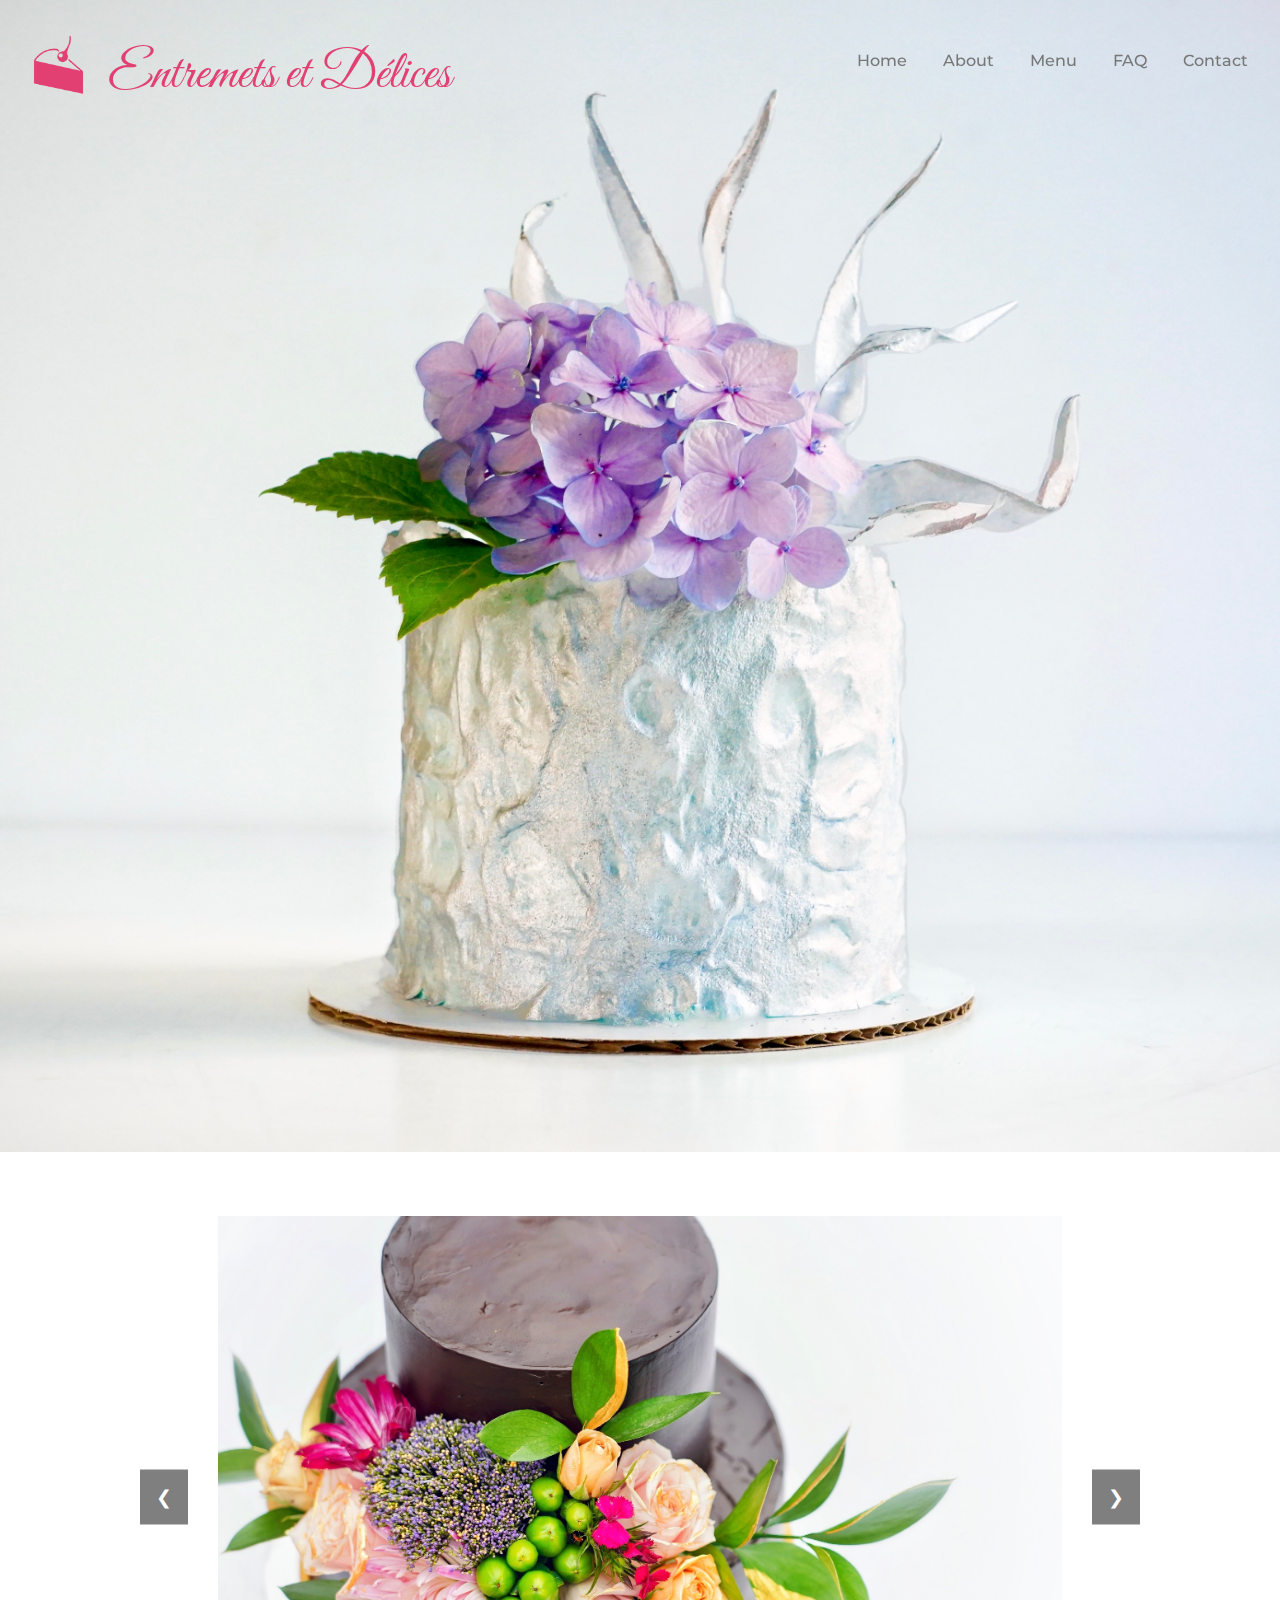
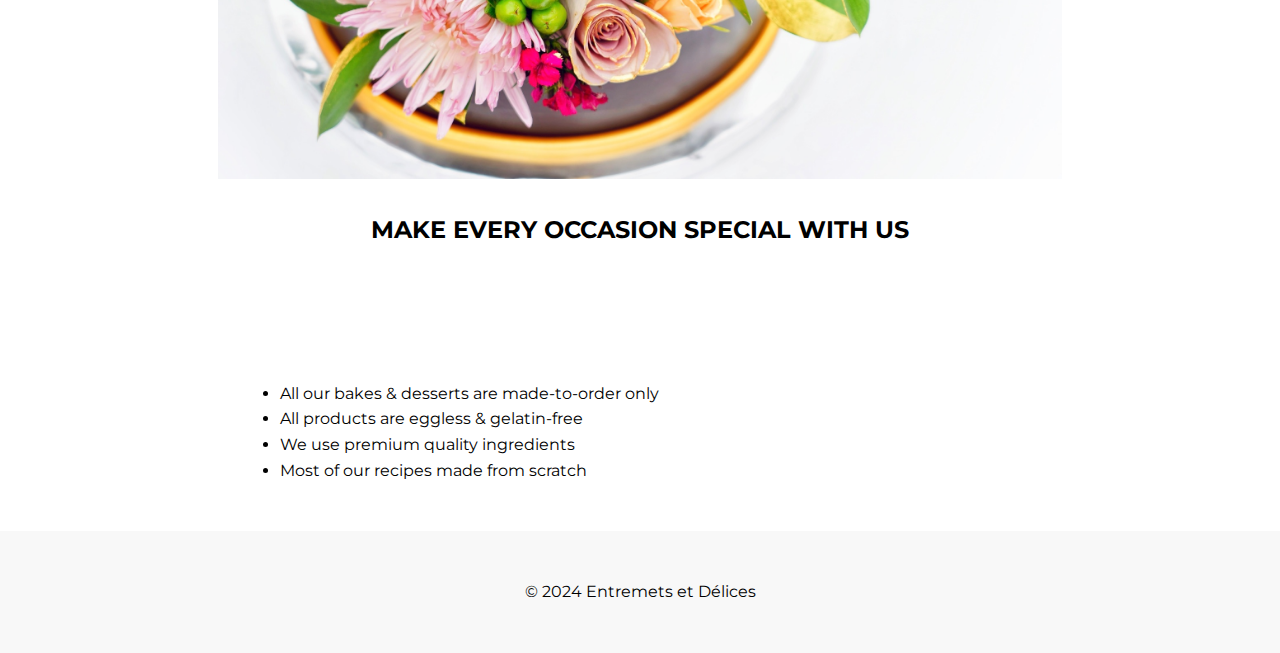
==== commit 24daf4af: "Updated child pages and links" ====
--- a/index.html
+++ b/index.html
@@ -8,167 +8,12 @@
     <!-- Google Fonts - Feel free to change these -->
     <link href="https://fonts.googleapis.com/css2?family=Great+Vibes&family=Montserrat:wght@400;500&display=swap" rel="stylesheet">
     
-    <style>
-        /* Base styles */
-        body {
-            margin: 0;
-            font-family: 'Montserrat', sans-serif;
-            line-height: 1.6;
-        }
+    <!-- Custom CSS -->
+    <link rel="stylesheet" href="assets/styles/main.css">
+  </head>
 
-        /* Header styles */
-        header {
-            padding: 2rem 2rem 60rem 2rem;
-            background: url('assets/homepage_hero.jpg') no-repeat center top;
-            background-size: cover;
-            position: relative;
-            height: 100vh;
-            box-sizing: border-box;
-        }
-
-        /* Header content wrapper */
-        .header-content {
-            position: -webkit-sticky;
-            position: fixed;
-            top: 0;
-            left: 0;
-            display: flex;
-            justify-content: space-between;
-            align-items: flex-start;
-            width: 100%;
-            padding: 2rem;
-            z-index: 1000;
-            box-sizing: border-box;
-        }
-
-        .header-left {
-            display: flex;
-            flex-direction: column;
-            align-items: flex-start;
-        }
-
-        .logo {
-            font-family: 'Great Vibes', cursive;
-            margin: 0;
-            display: flex;
-            flex-direction: row;
-            align-items: center;
-            justify-content: flex-start;
-            gap: 1rem;
-        }
-
-        .logo-image {
-            max-width: 60px;
-            height: auto;
-            margin-bottom: 20px;
-        }
-
-        .logo-text {
-            display: block;
-            color: rgba(226,64,114,1);
-            font-size: 40pt;
-            font-style: normal;
-            font-variant: normal;
-            font-weight: 400;
-        }
-
-        /* Navigation */
-        nav {
-            margin: 0;
-            padding-top: 1rem;
-        }
-
-        nav a {
-            color: #777;
-            text-decoration: none;
-            margin: 0 1rem;
-            font-weight: 500;
-        }
-
-        nav a:last-child {
-            margin-right: 0;
-        }
-
-        /* Main content */
-        .hero {
-            text-align: center;
-            padding: 4rem 2rem;
-        }
-
-        .features {
-            max-width: 800px;
-            margin: 0 auto;
-            padding: 2rem;
-        }
-
-        /* Footer */
-        footer {
-            text-align: center;
-            padding: 2rem;
-            background-color: #f8f8f8;
-        }
-
-        /* Slideshow styles */
-        .slideshow-container {
-            position: relative;
-            max-width: 1000px;
-            width: 100%;
-            margin: 0 auto 2rem auto;
-            aspect-ratio: 16/9;  /* Adjust this ratio based on your images */
-            overflow: hidden;
-        }
-
-        .slides {
-            width: 100%;
-            height: 100%;
-        }
-
-        .slide {
-            position: absolute;
-            width: 100%;
-            height: 100%;
-            opacity: 0;
-            transition: opacity 0.5s ease-in-out;
-        }
-
-        .slide.active {
-            opacity: 1;
-        }
-
-        .slide img {
-            width: 100%;
-            height: 100%;
-            object-fit: contain;  /* Changed from 'cover' to 'contain' */
-        }
-
-        .slideshow-btn {
-            position: absolute;
-            top: 50%;
-            transform: translateY(-50%);
-            background: rgba(0, 0, 0, 0.5);
-            color: white;
-            padding: 1rem;
-            border: none;
-            cursor: pointer;
-            font-size: 1.2rem;
-            transition: background-color 0.3s;
-        }
-
-        .slideshow-btn:hover {
-            background: rgba(0, 0, 0, 0.8);
-        }
-
-        .prev {
-            left: 0;
-        }
-
-        .next {
-            right: 0;
-        }
-    </style>
-</head>
-<body>
-    <header>
+  <body>
+    <header> 
         <div class="header-content">
             <div class="header-left">
                 <h1 class="logo">
@@ -177,10 +22,10 @@
                 </h1>
             </div>
             <nav>
-                <a href="#home">Home</a>
-                <a href="#about">About</a>
-                <a href="#menu">Menu</a>
-                <a href="#faq">FAQ</a>
+                <a href="index.html">Home</a>
+                <a href="about.html">About</a>
+                <a href="menu.html">Menu</a>
+                <a href="faq.html">FAQ</a>
                 <a href="#contact">Contact</a>
             </nav>
         </div>
@@ -212,43 +57,6 @@
         <p>&copy; 2024 Entremets et Délices</p>
     </footer>
 
-    <script>
-        const images = [
-            'assets/images/IMG_0835.jpg',
-            'assets/images/IMG_0839.jpg',
-            'assets/images/IMG_1664.jpg'
-            // Add all your image paths here
-        ];
-
-        async function loadSlideshow() {
-            const slidesContainer = document.querySelector('.slides');
-            images.forEach((image, index) => {
-                const slide = document.createElement('div');
-                slide.className = `slide ${index === 0 ? 'active' : ''}`;
-                slide.innerHTML = `<img src="${image}" alt="Slide ${index + 1}">`;
-                slidesContainer.appendChild(slide);
-            });
-        }
-
-        let currentSlide = 0;
-        function changeSlide(direction) {
-            const slides = document.querySelectorAll('.slide');
-            if (!slides.length) return;
-
-            slides[currentSlide].classList.remove('active');
-            currentSlide = (currentSlide + direction + slides.length) % slides.length;
-            slides[currentSlide].classList.add('active');
-        }
-
-        // Auto-advance slides every 5 seconds
-        function startSlideshow() {
-            setInterval(() => changeSlide(1), 5000);
-        }
-
-        // Initialize slideshow when page loads
-        document.addEventListener('DOMContentLoaded', () => {
-            loadSlideshow().then(startSlideshow);
-        });
-    </script>
+    <script src="assets/js/slideshow.js"></script>
 </body>
 </html>--- a/assets/styles/main.css
+++ b/assets/styles/main.css
@@ -0,0 +1,198 @@
+/* Base styles */
+body {
+    margin: 0;
+    font-family: 'Montserrat', sans-serif;
+    line-height: 1.6;
+}
+
+/* Header styles */
+header {
+    padding: 2rem 2rem 70rem 2rem;
+    background: url('../homepage_hero.jpg') no-repeat center top;
+    background-size: cover;
+    position: relative;
+    height: 100vh;
+    box-sizing: border-box;
+}
+
+.no-background {
+    background: none;
+    padding: 2rem;
+    height: auto;
+}
+
+/* Header content wrapper */
+.header-content {
+    position: -webkit-sticky;
+    position: fixed;
+    top: 0;
+    left: 0;
+    display: flex;
+    justify-content: space-between;
+    align-items: flex-start;
+    width: 100%;
+    padding: 2rem;
+    z-index: 1000;
+    box-sizing: border-box;
+}
+
+.header-left {
+    display: flex;
+    flex-direction: column;
+    align-items: flex-start;
+}
+
+.logo {
+    font-family: 'Great Vibes', cursive;
+    margin: 0;
+    display: flex;
+    flex-direction: row;
+    align-items: center;
+    justify-content: flex-start;
+    gap: 1rem;
+}
+
+.logo-image {
+    max-width: 60px;
+    height: auto;
+    margin-bottom: 20px;
+}
+
+.logo-text {
+    display: block;
+    color: rgba(226,64,114,1);
+    font-size: 40pt;
+    font-style: normal;
+    font-variant: normal;
+    font-weight: 400;
+}
+
+/* Navigation */
+nav {
+    margin: 0;
+    padding-top: 1rem;
+}
+
+nav a {
+    color: #777;
+    text-decoration: none;
+    margin: 0 1rem;
+    font-weight: 500;
+}
+
+nav a:last-child {
+    margin-right: 0;
+}
+
+/* Main content */
+.hero {
+    text-align: center;
+    padding: 4rem 2rem;
+}
+
+.features {
+    max-width: 800px;
+    margin: 0 auto;
+    padding: 2rem;
+}
+
+/* Footer */
+footer {
+    text-align: center;
+    padding: 2rem;
+    background-color: #f8f8f8;
+}
+
+/* Slideshow styles */
+.slideshow-container {
+    position: relative;
+    max-width: 1000px;
+    width: 100%;
+    margin: 0 auto 2rem auto;
+    aspect-ratio: 16/9;
+    overflow: hidden;
+}
+
+.slides {
+    width: 100%;
+    height: 100%;
+}
+
+.slide {
+    position: absolute;
+    width: 100%;
+    height: 100%;
+    opacity: 0;
+    transition: opacity 0.5s ease-in-out;
+}
+
+.slide.active {
+    opacity: 1;
+}
+
+.slide img {
+    width: 100%;
+    height: 100%;
+    object-fit: contain;
+}
+
+.slideshow-btn {
+    position: absolute;
+    top: 50%;
+    transform: translateY(-50%);
+    background: rgba(0, 0, 0, 0.5);
+    color: white;
+    padding: 1rem;
+    border: none;
+    cursor: pointer;
+    font-size: 1.2rem;
+    transition: background-color 0.3s;
+}
+
+.slideshow-btn:hover {
+    background: rgba(0, 0, 0, 0.8);
+}
+
+.prev {
+    left: 0;
+}
+
+.next {
+    right: 0;
+}
+
+/* Page-specific styles */
+.about-content,
+.menu-content,
+.faq-content {
+    max-width: 1200px;
+    margin: 120px auto 2rem;
+    padding: 2rem;
+}
+
+.menu-category {
+    margin-bottom: 3rem;
+}
+
+.menu-items {
+    display: grid;
+    grid-template-columns: repeat(auto-fill, minmax(250px, 1fr));
+    gap: 2rem;
+}
+
+.menu-item img {
+    width: 100%;
+    height: auto;
+    border-radius: 8px;
+}
+
+.faq-item {
+    margin-bottom: 2rem;
+    padding-bottom: 1rem;
+    border-bottom: 1px solid #eee;
+}
+
+.faq-item h3 {
+    color: rgba(226,64,114,1);
+    margin-bottom: 0.5rem;
+}